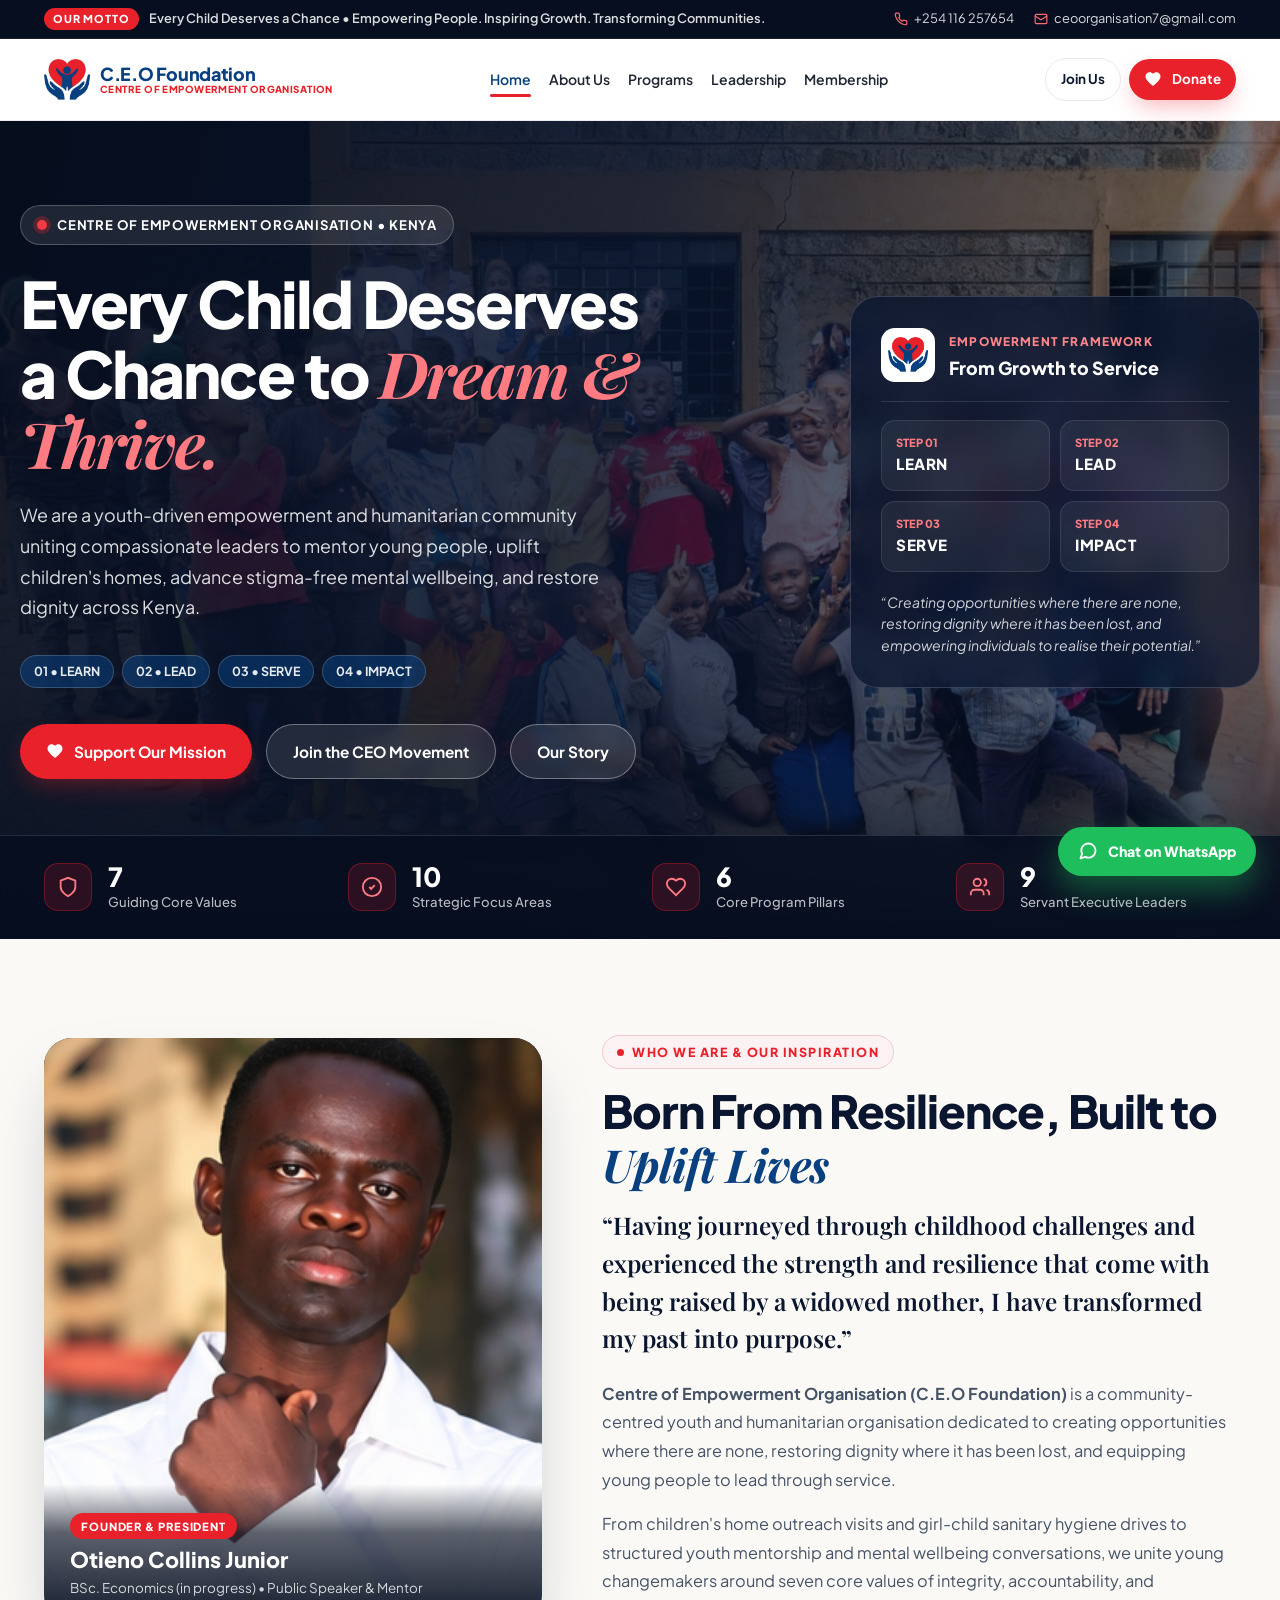
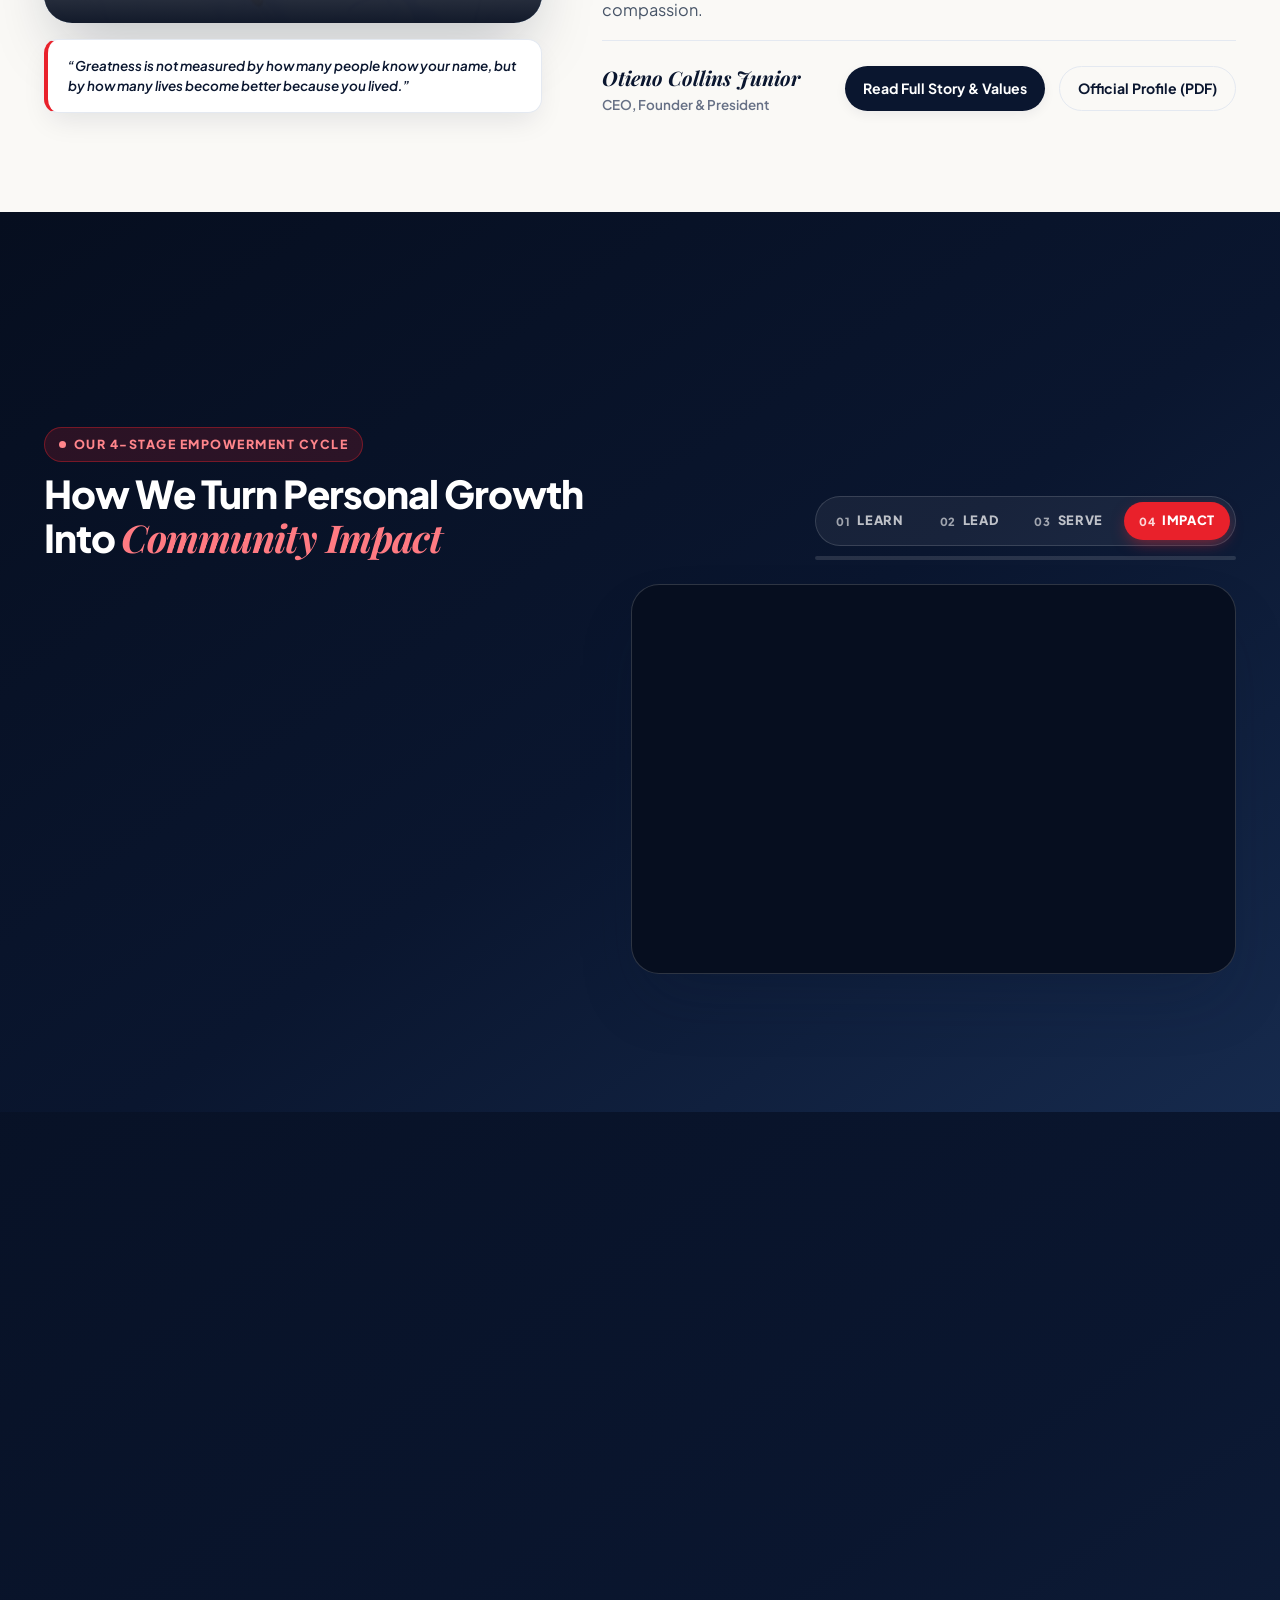
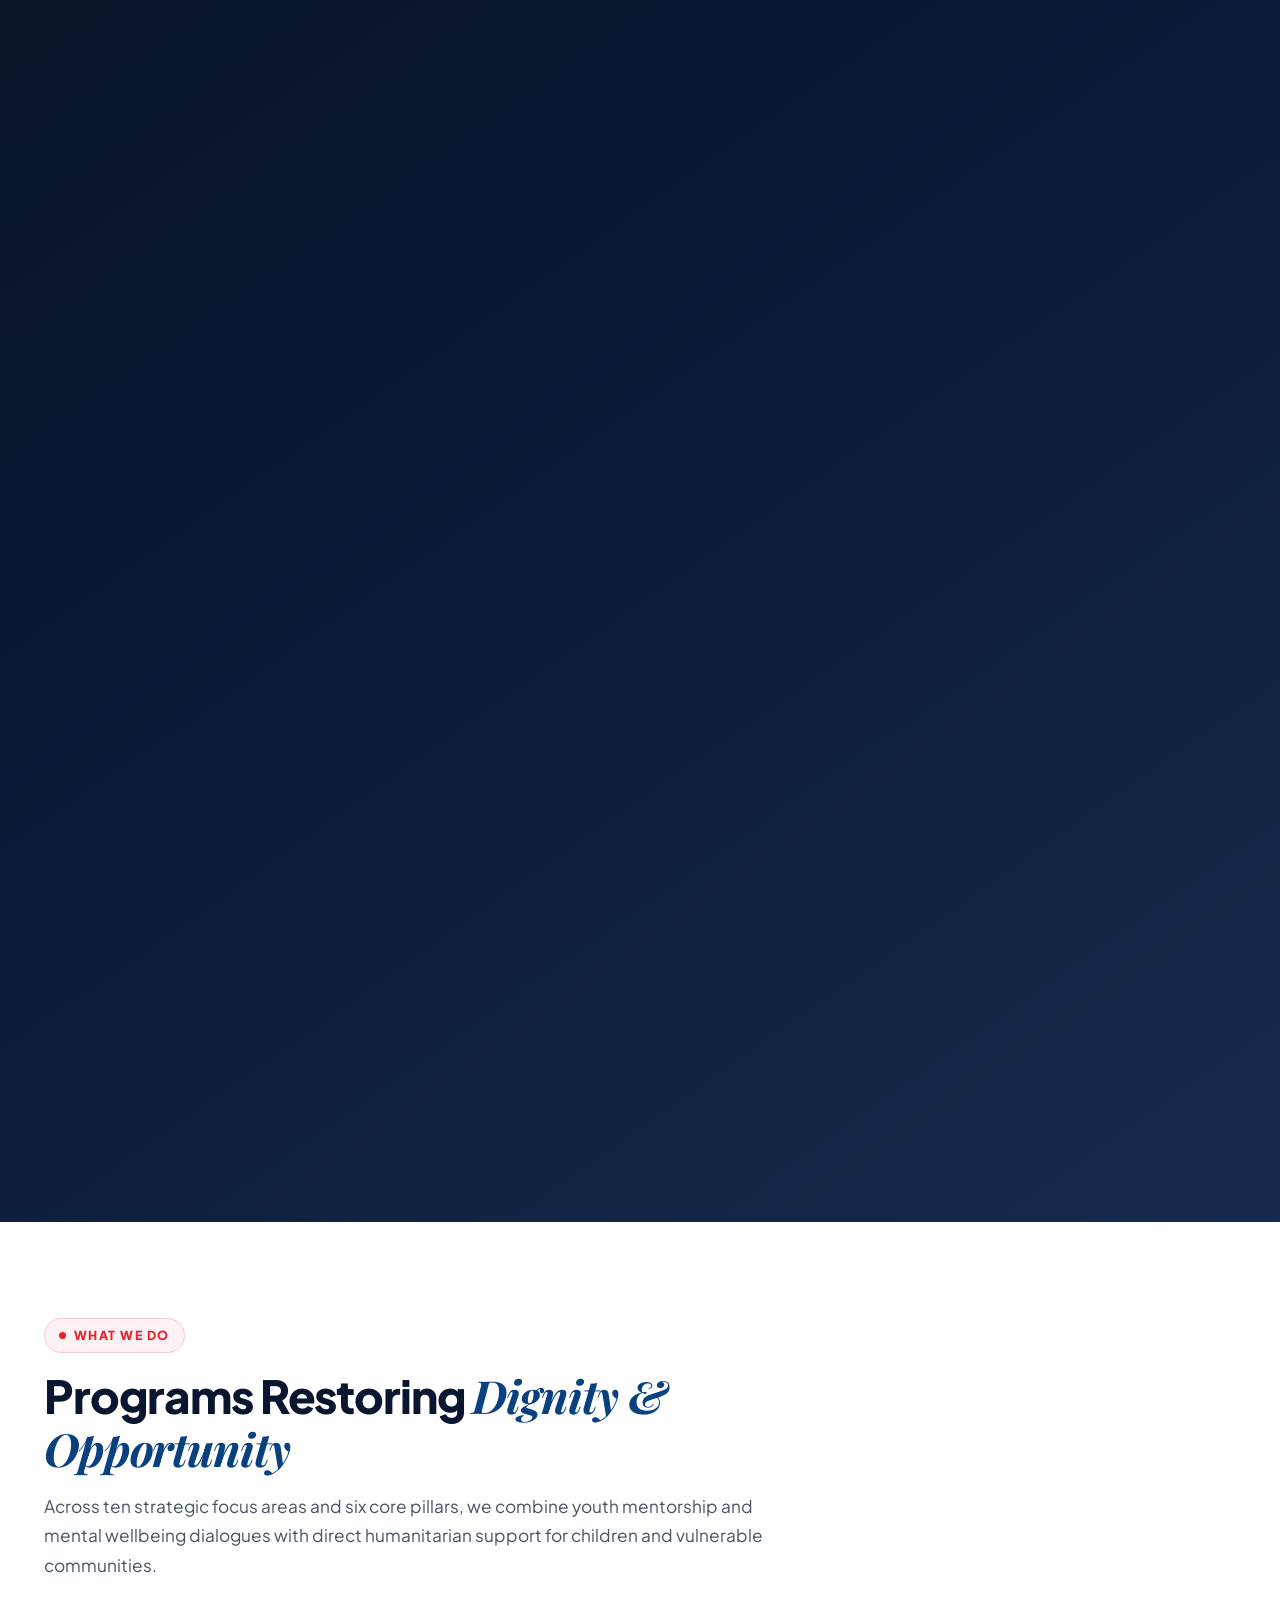
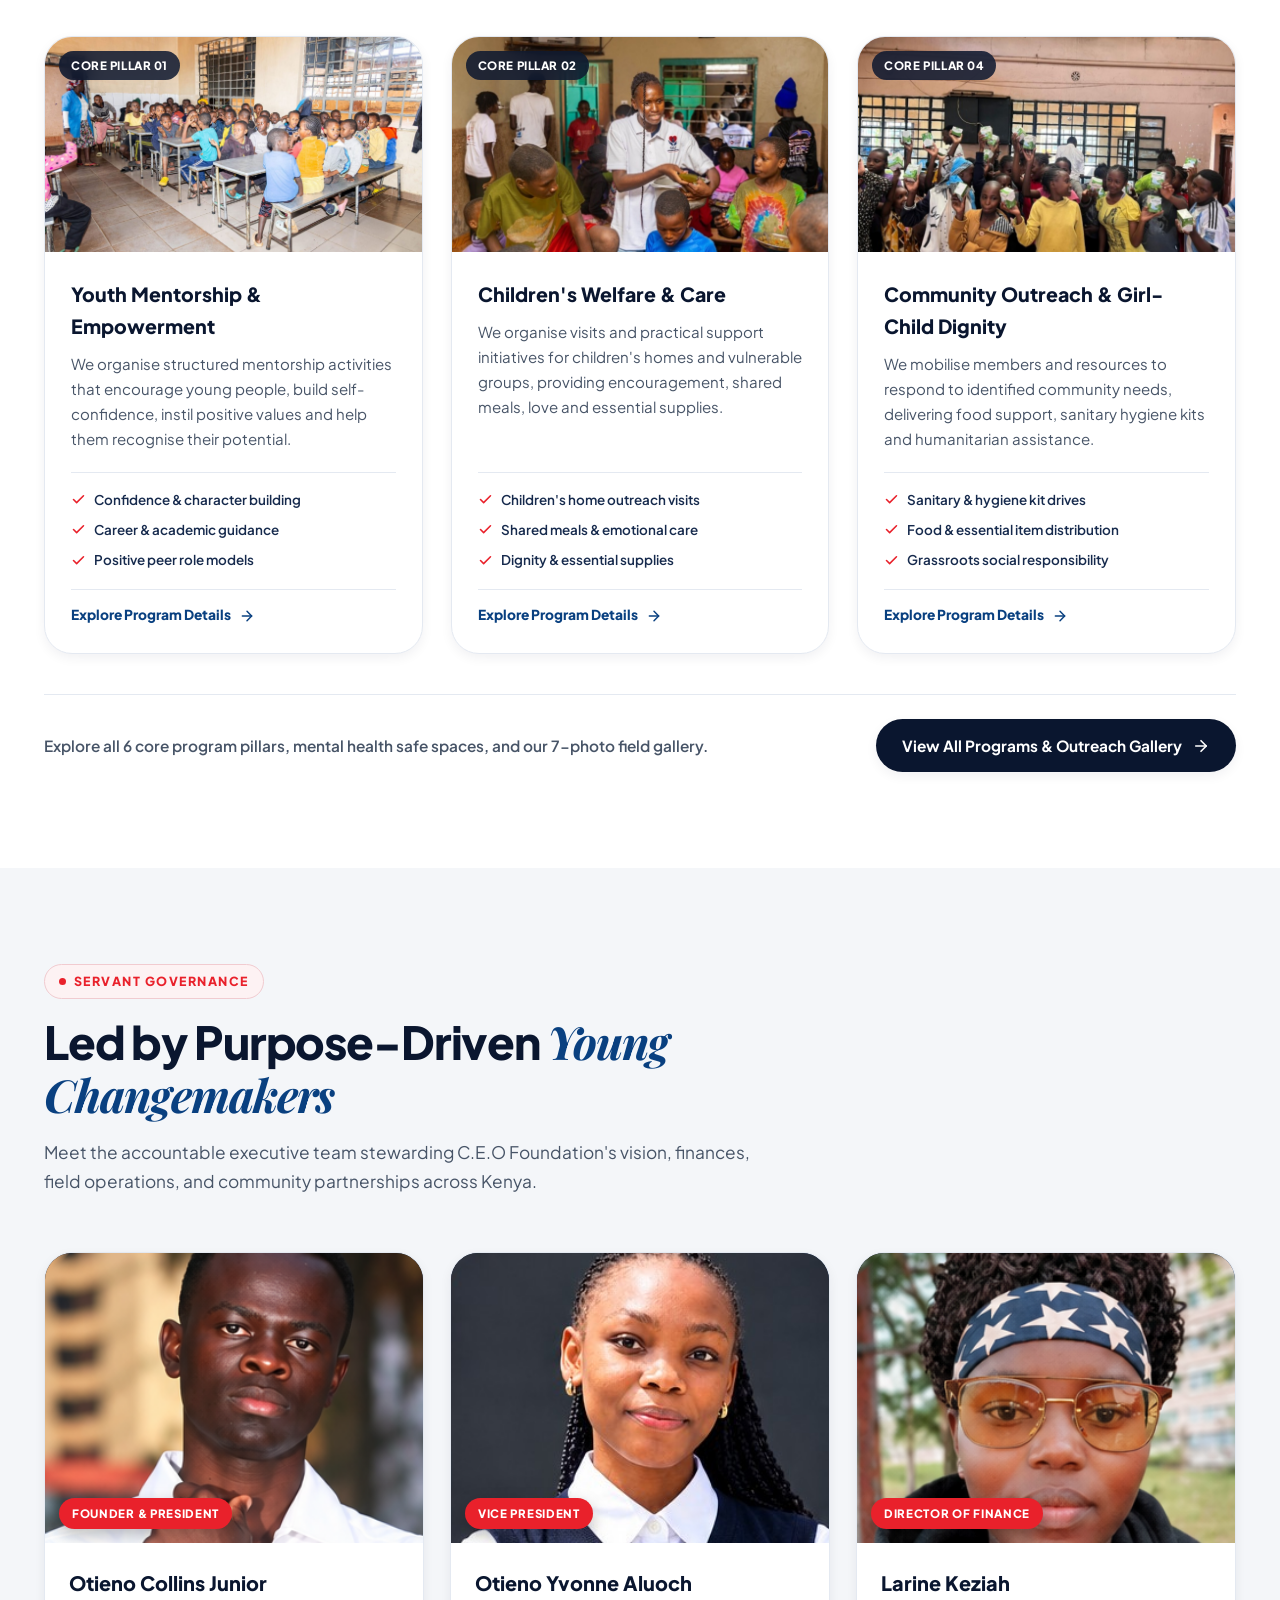
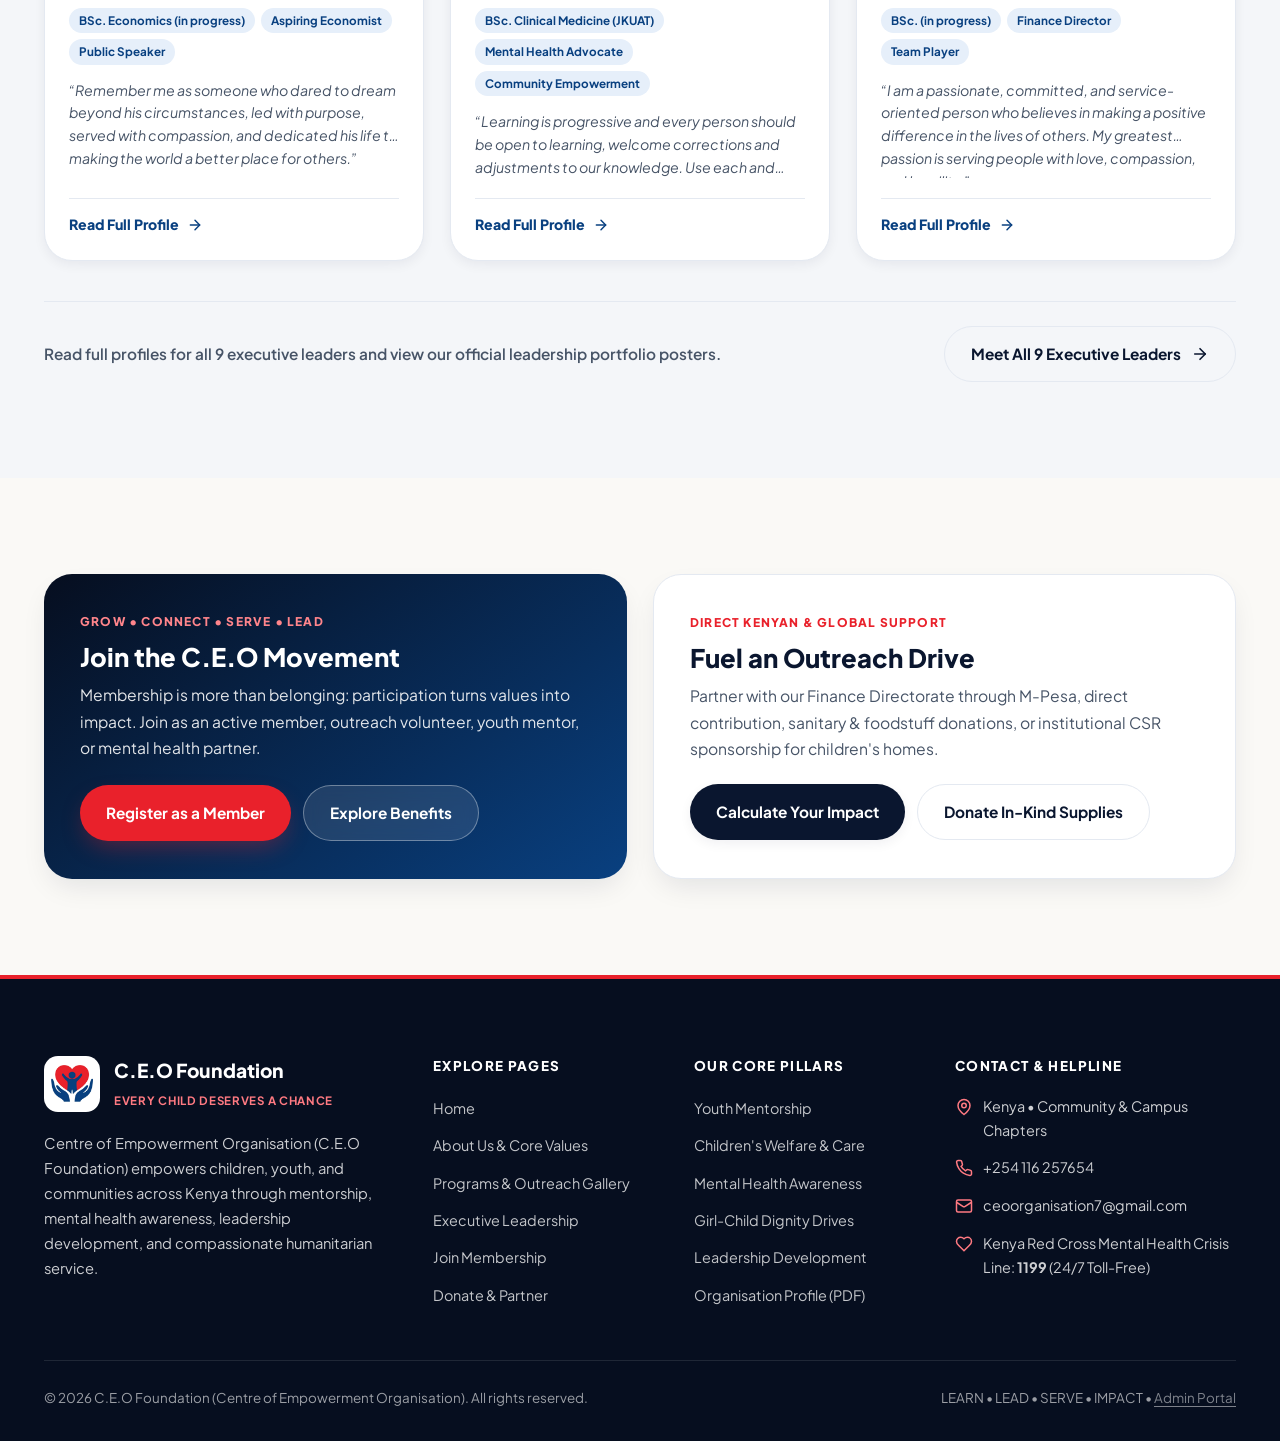
==== index.html @ b3433353 "Initial commit: C.E.O Foundation 6-page website and Admin Studio" ====
<!DOCTYPE html>
<html lang="en">
<head>
  <meta charset="UTF-8" />
  <meta name="viewport" content="width=device-width, initial-scale=1.0" />
  <title>C.E.O Foundation | Centre of Empowerment Organisation (Kenya)</title>
  <meta name="description" content="C.E.O Foundation (Centre of Empowerment Organisation) is a youth-led Kenyan community empowerment and humanitarian organisation dedicated to children's welfare, youth mentorship, mental health awareness, and servant leadership." />
  <link rel="icon" type="image/png" href="assets/images/logo-icon.png" />
  <link rel="preconnect" href="https://fonts.googleapis.com" />
  <link rel="preconnect" href="https://fonts.gstatic.com" crossorigin />
  <link href="https://fonts.googleapis.com/css2?family=Playfair+Display:ital,wght@0,600;0,700;1,600;1,700&family=Plus+Jakarta+Sans:wght@400;500;600;700;800&display=swap" rel="stylesheet" />
  <link rel="stylesheet" href="scrollcraft.css" />
  <link rel="stylesheet" href="css/styles.css" />
</head>
<body>
  <a href="#main-content" class="skip-link">Skip to main content</a>

  <!-- Unified Top Announcement & Contact Bar -->
  <div class="topbar">
    <div class="container topbar__inner">
      <div class="topbar__motto">
        <span class="topbar__pill">Our Motto</span>
        <span>Every Child Deserves a Chance &bull; Empowering People. Inspiring Growth. Transforming Communities.</span>
      </div>
      <div class="topbar__contacts">
        <a href="tel:+254116257654" class="topbar__link">
          <svg viewBox="0 0 24 24" fill="none" stroke="currentColor" stroke-width="2" stroke-linecap="round" stroke-linejoin="round"><path d="M22 16.92v3a2 2 0 0 1-2.18 2 19.79 19.79 0 0 1-8.63-3.07 19.5 19.5 0 0 1-6-6 19.79 19.79 0 0 1-3.07-8.67A2 2 0 0 1 4.11 2h3a2 2 0 0 1 2 1.72 12.84 12.84 0 0 0 .7 2.81 2 2 0 0 1-.45 2.11L8.09 9.91a16 16 0 0 0 6 6l1.27-1.27a2 2 0 0 1 2.11-.45 12.84 12.84 0 0 0 2.81.7A2 2 0 0 1 22 16.92z"/></svg>
          <span>+254 116 257654</span>
        </a>
        <a href="mailto:ceoorganisation7@gmail.com" class="topbar__link">
          <svg viewBox="0 0 24 24" fill="none" stroke="currentColor" stroke-width="2" stroke-linecap="round" stroke-linejoin="round"><rect width="20" height="16" x="2" y="4" rx="2"/><path d="m22 7-8.97 5.7a1.94 1.94 0 0 1-2.06 0L2 7"/></svg>
          <span>ceoorganisation7@gmail.com</span>
        </a>
      </div>
    </div>
  </div>

  <!-- Unified Sticky Navigation -->
  <header class="navbar" id="navbar">
    <div class="container navbar__inner">
      <a href="index.html" class="brand" aria-label="C.E.O Foundation Home">
        <img src="assets/images/logo-icon.png" alt="C.E.O Foundation Emblem" class="brand__logo" width="46" height="42" />
        <div class="brand__text">
          <span class="brand__title">C.E.O Foundation</span>
          <span class="brand__subtitle">Centre of Empowerment Organisation</span>
        </div>
      </a>

      <nav class="nav-links" aria-label="Primary navigation">
        <a href="index.html" class="nav-link active" aria-current="page">Home</a>
        <a href="about.html" class="nav-link">About Us</a>
        <a href="programs.html" class="nav-link">Programs</a>
        <a href="leadership.html" class="nav-link">Leadership</a>
        <a href="membership.html" class="nav-link">Membership</a>
      </nav>

      <div class="nav-actions">
        <a href="membership.html#apply" class="btn btn--outline btn--sm">Join Us</a>
        <a href="donate.html" class="btn btn--primary btn--sm">
          <svg viewBox="0 0 24 24" fill="currentColor" aria-hidden="true"><path d="M12 21.35l-1.45-1.32C5.4 15.36 2 12.28 2 8.5 2 5.42 4.42 3 7.5 3c1.74 0 3.41.81 4.5 2.09C13.09 3.81 14.76 3 16.5 3 19.58 3 22 5.42 22 8.5c0 3.78-3.4 6.86-8.55 11.54L12 21.35z"/></svg>
          <span>Donate</span>
        </a>
        <button type="button" class="nav-toggle" id="mobile-menu-open" aria-label="Open navigation menu" aria-expanded="false" aria-controls="mobile-drawer">
          <svg viewBox="0 0 24 24" fill="none" stroke="currentColor" stroke-width="2.2" stroke-linecap="round" stroke-linejoin="round"><line x1="3" y1="6" x2="21" y2="6"/><line x1="3" y1="12" x2="21" y2="12"/><line x1="3" y1="18" x2="21" y2="18"/></svg>
        </button>
      </div>
    </div>
  </header>

  <!-- Unified Mobile Drawer -->
  <div class="mobile-drawer" id="mobile-drawer" role="dialog" aria-modal="true" aria-label="Mobile navigation">
    <div class="mobile-drawer__backdrop"></div>
    <div class="mobile-drawer__panel">
      <div>
        <div class="mobile-drawer__head">
          <a href="index.html" class="brand">
            <img src="assets/images/logo-icon.png" alt="C.E.O Foundation Emblem" class="brand__logo" width="40" height="36" />
            <div class="brand__text">
              <span class="brand__title">C.E.O Foundation</span>
              <span class="brand__subtitle">Every Child Deserves a Chance</span>
            </div>
          </a>
          <button type="button" class="modal-close-btn" id="mobile-menu-close" aria-label="Close navigation menu">
            <svg width="20" height="20" viewBox="0 0 24 24" fill="none" stroke="currentColor" stroke-width="2.2" stroke-linecap="round" stroke-linejoin="round"><line x1="18" y1="6" x2="6" y2="18"/><line x1="6" y1="6" x2="18" y2="18"/></svg>
          </button>
        </div>
        <nav class="mobile-drawer__links" aria-label="Mobile navigation links">
          <a href="index.html" class="mobile-drawer__link active" aria-current="page">Home</a>
          <a href="about.html" class="mobile-drawer__link">About Us &amp; Core Values</a>
          <a href="programs.html" class="mobile-drawer__link">Programs &amp; Outreach Gallery</a>
          <a href="leadership.html" class="mobile-drawer__link">Leadership Team</a>
          <a href="membership.html" class="mobile-drawer__link">Membership &amp; Volunteering</a>
          <a href="donate.html" class="mobile-drawer__link">Donate &amp; Partner</a>
        </nav>
      </div>
      <div class="mobile-drawer__cta">
        <a href="donate.html" class="btn btn--primary">Support Our Mission</a>
        <a href="membership.html#apply" class="btn btn--navy">Join the CEO Movement</a>
        <a href="https://wa.me/254116257654" target="_blank" rel="noopener" class="btn btn--whatsapp">Chat on WhatsApp</a>
      </div>
    </div>
  </div>

  <main id="main-content">
    <!-- 1. HERO SECTION (Subtle Multi-Plane Depth, Natural Un-Locked Scroll) -->
    <section class="hero" id="top" data-sc-act="flow">
      <div class="hero__bg hero__bg--dimensional" aria-hidden="true">
        <img src="assets/images/hero/hero-far-plate.webp" alt="" class="hero__plane hero__plane--far" width="1536" height="1023" data-sc-parallax="-0.08" />
        <img src="assets/images/hero/hero-focal-subjects.webp" alt="" class="hero__plane hero__plane--mid" width="1536" height="1023" data-sc-parallax="0.03" />
        <img src="assets/images/hero/hero-fg-frame.webp" alt="" class="hero__plane hero__plane--fg" width="1536" height="1023" data-sc-parallax="0.14" />
        <div class="hero__overlay"></div>
        <div class="hero__overlay-bottom"></div>
      </div>

      <div class="container hero__content">
        <div>
          <div class="hero__badge">
            <span class="hero__badge-heart" aria-hidden="true"></span>
            <span>Centre of Empowerment Organisation &bull; Kenya</span>
          </div>
          <h1 class="hero__title">
            <span>Every Child Deserves</span>
            <span>a Chance to <em class="hero__title-accent">Dream &amp; Thrive.</em></span>
          </h1>
          <p class="hero__lead">
            We are a youth-driven empowerment and humanitarian community uniting compassionate leaders to mentor young people, uplift children's homes, advance stigma-free mental wellbeing, and restore dignity across Kenya.
          </p>
          <div class="hero__pills" aria-label="Our four-stage empowerment cycle">
            <span class="hero__pill">01 &bull; LEARN</span>
            <span class="hero__pill">02 &bull; LEAD</span>
            <span class="hero__pill">03 &bull; SERVE</span>
            <span class="hero__pill">04 &bull; IMPACT</span>
          </div>
          <div class="hero__actions">
            <a href="donate.html" class="btn btn--primary">
              <svg viewBox="0 0 24 24" fill="currentColor" aria-hidden="true"><path d="M12 21.35l-1.45-1.32C5.4 15.36 2 12.28 2 8.5 2 5.42 4.42 3 7.5 3c1.74 0 3.41.81 4.5 2.09C13.09 3.81 14.76 3 16.5 3 19.58 3 22 5.42 22 8.5c0 3.78-3.4 6.86-8.55 11.54L12 21.35z"/></svg>
              <span>Support Our Mission</span>
            </a>
            <a href="membership.html#apply" class="btn btn--outline-white">Join the CEO Movement</a>
            <a href="about.html" class="btn btn--outline-white">Our Story</a>
          </div>
        </div>

        <aside class="hero__card" aria-label="C.E.O Empowerment Framework">
          <div class="hero__card-head">
            <img src="assets/images/logo-icon.png" alt="C.E.O Emblem" class="hero__card-logo" width="54" height="54" />
            <div>
              <span class="hero__card-label">Empowerment Framework</span>
              <h2 class="hero__card-heading">From Growth to Service</h2>
            </div>
          </div>
          <div class="hero__pipeline">
            <div class="hero__stage">
              <span class="hero__stage-num">STEP 01</span>
              <span class="hero__stage-name">LEARN</span>
            </div>
            <div class="hero__stage">
              <span class="hero__stage-num">STEP 02</span>
              <span class="hero__stage-name">LEAD</span>
            </div>
            <div class="hero__stage">
              <span class="hero__stage-num">STEP 03</span>
              <span class="hero__stage-name">SERVE</span>
            </div>
            <div class="hero__stage">
              <span class="hero__stage-num">STEP 04</span>
              <span class="hero__stage-name">IMPACT</span>
            </div>
          </div>
          <p class="hero__card-quote">
            &ldquo;Creating opportunities where there are none, restoring dignity where it has been lost, and empowering individuals to realise their potential.&rdquo;
          </p>
        </aside>
      </div>

      <!-- Factual Organisation Pillars Strip -->
      <div class="impact-strip">
        <div class="container impact-strip__grid">
          <div class="impact-stat">
            <div class="impact-stat__icon" aria-hidden="true">
              <svg viewBox="0 0 24 24" fill="none" stroke="currentColor" stroke-width="2"><path d="M12 22s8-4 8-10V5l-8-3-8 3v7c0 6 8 10 8 10z"/></svg>
            </div>
            <div>
              <div class="impact-stat__number" data-count="7">7</div>
              <div class="impact-stat__label">Guiding Core Values</div>
            </div>
          </div>
          <div class="impact-stat">
            <div class="impact-stat__icon" aria-hidden="true">
              <svg viewBox="0 0 24 24" fill="none" stroke="currentColor" stroke-width="2"><circle cx="12" cy="12" r="10"/><path d="m9 12 2 2 4-4"/></svg>
            </div>
            <div>
              <div class="impact-stat__number" data-count="10">10</div>
              <div class="impact-stat__label">Strategic Focus Areas</div>
            </div>
          </div>
          <div class="impact-stat">
            <div class="impact-stat__icon" aria-hidden="true">
              <svg viewBox="0 0 24 24" fill="none" stroke="currentColor" stroke-width="2"><path d="M19 14c1.49-1.46 3-3.21 3-5.5A5.5 5.5 0 0 0 16.5 3c-1.76 0-3 .5-4.5 2-1.5-1.5-2.74-2-4.5-2A5.5 5.5 0 0 0 2 8.5c0 2.3 1.5 4.05 3 5.5l7 7Z"/></svg>
            </div>
            <div>
              <div class="impact-stat__number" data-count="6">6</div>
              <div class="impact-stat__label">Core Program Pillars</div>
            </div>
          </div>
          <div class="impact-stat">
            <div class="impact-stat__icon" aria-hidden="true">
              <svg viewBox="0 0 24 24" fill="none" stroke="currentColor" stroke-width="2"><path d="M16 21v-2a4 4 0 0 0-4-4H6a4 4 0 0 0-4 4v2"/><circle cx="9" cy="7" r="4"/><path d="M22 21v-2a4 4 0 0 0-3-3.87"/><path d="M16 3.13a4 4 0 0 1 0 7.75"/></svg>
            </div>
            <div>
              <div class="impact-stat__number" data-count="9">9</div>
              <div class="impact-stat__label">Servant Executive Leaders</div>
            </div>
          </div>
        </div>
      </div>
    </section>

    <!-- 2. WHO WE ARE & FOUNDER'S PURPOSE BRIDGE -->
    <section class="section section--warm" id="who-we-are">
      <div class="container">
        <div class="inspiration-grid">
          <div class="inspiration-portrait reveal">
            <div class="inspiration-portrait__frame">
              <img src="assets/images/leaders/otieno-collins-junior.png" alt="Otieno Collins Junior, CEO, Founder and President of C.E.O Foundation" loading="lazy" />
              <div class="inspiration-portrait__overlay">
                <span class="inspiration-portrait__badge">Founder &amp; President</span>
                <h3 class="inspiration-portrait__name">Otieno Collins Junior</h3>
                <p class="inspiration-portrait__meta">BSc. Economics (in progress) &bull; Public Speaker &amp; Mentor</p>
              </div>
            </div>
            <div class="inspiration-floating-quote">
              <p>&ldquo;Greatness is not measured by how many people know your name, but by how many lives become better because you lived.&rdquo;</p>
            </div>
          </div>

          <div class="inspiration-story reveal">
            <div class="eyebrow">
              <span class="eyebrow__dot" aria-hidden="true"></span>
              <span>Who We Are &amp; Our Inspiration</span>
            </div>
            <h2 class="section-title">Born From Resilience, Built to <em>Uplift Lives</em></h2>
            <p class="inspiration-story__lead">
              &ldquo;Having journeyed through childhood challenges and experienced the strength and resilience that come with being raised by a widowed mother, I have transformed my past into purpose.&rdquo;
            </p>
            <div class="inspiration-story__body">
              <p>
                <strong>Centre of Empowerment Organisation (C.E.O Foundation)</strong> is a community-centred youth and humanitarian organisation dedicated to creating opportunities where there are none, restoring dignity where it has been lost, and equipping young people to lead through service.
              </p>
              <p>
                From children's home outreach visits and girl-child sanitary hygiene drives to structured youth mentorship and mental wellbeing conversations, we unite young changemakers around seven core values of integrity, accountability, and compassion.
              </p>
            </div>
            <div class="inspiration-story__footer">
              <div>
                <div class="inspiration-story__sig-name">Otieno Collins Junior</div>
                <div class="inspiration-story__sig-role">CEO, Founder &amp; President</div>
              </div>
              <div class="hero__actions">
                <a href="about.html" class="btn btn--navy btn--sm">Read Full Story &amp; Values</a>
                <a href="assets/docs/CEO_Foundation_Organisation_Profile.pdf" target="_blank" rel="noopener" class="btn btn--outline btn--sm">Official Profile (PDF)</a>
              </div>
            </div>
          </div>
        </div>
      </div>
    </section>

    <!-- 3. SURGICAL SCROLLCRAFT PINNED SHOWCASE: LEARN -> LEAD -> SERVE -> IMPACT -->
    <section class="sc-approach" id="approach" data-sc-act="pin" data-sc-span="2.9" aria-labelledby="approach-title">
      <div class="sc-stage" data-sc-stage>
        <div class="container sc-approach__stage-inner">
          <div class="sc-approach__top">
            <div class="sc-approach__heading-group">
              <div class="eyebrow">
                <span class="eyebrow__dot" aria-hidden="true"></span>
                <span>Our 4-Stage Empowerment Cycle</span>
              </div>
              <h2 class="sc-approach__title" id="approach-title">How We Turn Personal Growth Into <em>Community Impact</em></h2>
            </div>

            <div class="sc-approach__nav-wrap">
              <div class="sc-approach__tabs" role="tablist" aria-label="Empowerment cycle stages">
                <button type="button" class="sc-approach__tab active" role="tab" aria-selected="true" data-sc-step="0">
                  <span class="sc-approach__tab-num">01</span>
                  <span>LEARN</span>
                </button>
                <button type="button" class="sc-approach__tab" role="tab" aria-selected="false" data-sc-step="1">
                  <span class="sc-approach__tab-num">02</span>
                  <span>LEAD</span>
                </button>
                <button type="button" class="sc-approach__tab" role="tab" aria-selected="false" data-sc-step="2">
                  <span class="sc-approach__tab-num">03</span>
                  <span>SERVE</span>
                </button>
                <button type="button" class="sc-approach__tab" role="tab" aria-selected="false" data-sc-step="3">
                  <span class="sc-approach__tab-num">04</span>
                  <span>IMPACT</span>
                </button>
              </div>
              <div class="sc-approach__progress" aria-hidden="true">
                <div class="sc-approach__progress-bar"></div>
              </div>
            </div>
          </div>

          <div class="sc-approach__deck">
            <!-- Left: Crisp Sequential Stage Cards (76%+ Full-Opacity Plateaus) -->
            <div class="sc-approach__cards">
              <article class="sc-approach-card" data-sc-cue="0 0.27 0 0.12" data-sc-rise="0.45">
                <div>
                  <div class="sc-approach-card__meta">
                    <span class="sc-approach-card__step">Step 01</span>
                    <span class="sc-approach-card__count">Stage 1 of 4</span>
                  </div>
                  <h3 class="sc-approach-card__stage">LEARN</h3>
                  <p class="sc-approach-card__sub">Personal Growth &amp; Knowledge</p>
                  <p class="sc-approach-card__desc">
                    Members gain practical life skills, mental health awareness, and structured mentorship experiences that build self-confidence, discipline, and a strong foundation for personal development.
                  </p>
                </div>
                <div class="sc-approach-card__bottom">
                  <div class="sc-approach-card__list">
                    <span class="sc-approach-card__pill">Mentorship sessions</span>
                    <span class="sc-approach-card__pill">Mental wellbeing dialogues</span>
                    <span class="sc-approach-card__pill">Skills &amp; talent discovery</span>
                  </div>
                </div>
              </article>

              <article class="sc-approach-card sc-approach-card--coral" data-sc-cue="0.235 0.52 0.12 0.12" data-sc-rise="0.45">
                <div>
                  <div class="sc-approach-card__meta">
                    <span class="sc-approach-card__step">Step 02</span>
                    <span class="sc-approach-card__count">Stage 2 of 4</span>
                  </div>
                  <h3 class="sc-approach-card__stage">LEAD</h3>
                  <p class="sc-approach-card__sub">Responsibility &amp; Character</p>
                  <p class="sc-approach-card__desc">
                    Young people step into real responsibility: planning outreach budgets, speaking with conviction, coordinating teams, and cultivating ethical leadership rooted in integrity.
                  </p>
                </div>
                <div class="sc-approach-card__bottom">
                  <div class="sc-approach-card__list">
                    <span class="sc-approach-card__pill">Project coordination</span>
                    <span class="sc-approach-card__pill">Public speaking &amp; confidence</span>
                    <span class="sc-approach-card__pill">Ethical peer leadership</span>
                  </div>
                </div>
              </article>

              <article class="sc-approach-card" data-sc-cue="0.485 0.77 0.12 0.12" data-sc-rise="0.45">
                <div>
                  <div class="sc-approach-card__meta">
                    <span class="sc-approach-card__step">Step 03</span>
                    <span class="sc-approach-card__count">Stage 3 of 4</span>
                  </div>
                  <h3 class="sc-approach-card__stage">SERVE</h3>
                  <p class="sc-approach-card__sub">Compassion in Action</p>
                  <p class="sc-approach-card__desc">
                    Members step out into local communities, visiting children's homes, serving shared nutritious meals, distributing sanitary dignity packs, and walking alongside vulnerable groups.
                  </p>
                </div>
                <div class="sc-approach-card__bottom">
                  <div class="sc-approach-card__list">
                    <span class="sc-approach-card__pill">Children's home visits</span>
                    <span class="sc-approach-card__pill">Food &amp; sanitary kit drives</span>
                    <span class="sc-approach-card__pill">Hands-on community care</span>
                  </div>
                </div>
              </article>

              <article class="sc-approach-card sc-approach-card--red" data-sc-cue="0.735 1.02 0.12 0" data-sc-rise="0.45">
                <div>
                  <div class="sc-approach-card__meta">
                    <span class="sc-approach-card__step">Step 04</span>
                    <span class="sc-approach-card__count">Stage 4 of 4</span>
                  </div>
                  <h3 class="sc-approach-card__stage">IMPACT</h3>
                  <p class="sc-approach-card__sub">Transformed Communities</p>
                  <p class="sc-approach-card__desc">
                    Consistent learning, character-led leadership, and practical service catalyse lasting social change: restoring dignity, keeping girls in school, and raising a generation of changemakers.
                  </p>
                </div>
                <div class="sc-approach-card__bottom">
                  <div class="sc-approach-card__list">
                    <span class="sc-approach-card__pill">Restored dignity &amp; hope</span>
                    <span class="sc-approach-card__pill">Empowered youth network</span>
                    <span class="sc-approach-card__pill">Sustainable community growth</span>
                  </div>
                </div>
              </article>
            </div>

            <!-- Right: Synced Documentary Field Photography -->
            <div class="sc-approach__media">
              <figure class="sc-approach__slide" data-sc-cue="0 0.27 0 0.12" data-sc-rise="0">
                <img src="assets/images/outreach/learning-engagement.jpg" alt="C.E.O Foundation youth mentorship and interactive learning circle" width="1536" height="1023" data-sc-parallax="-0.45" />
                <figcaption class="sc-approach__caption">
                  <span class="sc-approach__caption-tag">01 &bull; Learn in Fellowship</span>
                  <p class="sc-approach__caption-text">Interactive youth mentorship sessions encouraging young people to discover their strengths and build positive values.</p>
                </figcaption>
              </figure>

              <figure class="sc-approach__slide" data-sc-cue="0.235 0.52 0.12 0.12" data-sc-rise="0">
                <img src="assets/images/outreach/bethel-home-team.jpg" alt="C.E.O Foundation leadership team at Bethel Children's Home in Ruiru" width="1536" height="1025" data-sc-parallax="-0.45" />
                <figcaption class="sc-approach__caption">
                  <span class="sc-approach__caption-tag">02 &bull; Lead With Integrity</span>
                  <p class="sc-approach__caption-text">Executive and volunteer leaders coordinating hands-on outreach operations at Bethel Children's Home in Ruiru.</p>
                </figcaption>
              </figure>

              <figure class="sc-approach__slide" data-sc-cue="0.485 0.77 0.12 0.12" data-sc-rise="0">
                <img src="assets/images/outreach/hands-on-meal-service.jpg" alt="C.E.O mentors serving hot nutritious meals to children" width="1536" height="1045" data-sc-parallax="-0.45" />
                <figcaption class="sc-approach__caption">
                  <span class="sc-approach__caption-tag">03 &bull; Serve With Warmth</span>
                  <p class="sc-approach__caption-text">Mentors serving hot nutritious meals side by side with children during a community welfare outreach.</p>
                </figcaption>
              </figure>

              <figure class="sc-approach__slide" data-sc-cue="0.735 1.02 0.12 0" data-sc-rise="0">
                <img src="assets/images/outreach/dignity-hygiene-drive.jpg" alt="Girl-child sanitary hygiene kit distribution during C.E.O Foundation outreach" width="1536" height="1052" data-sc-parallax="-0.45" />
                <figcaption class="sc-approach__caption">
                  <span class="sc-approach__caption-tag">04 &bull; Impact That Endures</span>
                  <p class="sc-approach__caption-text">Delivering essential sanitary hygiene packages to young girls, protecting health, confidence, and school attendance.</p>
                </figcaption>
              </figure>
            </div>
          </div>
        </div>
      </div>
    </section>

    <!-- 4. FEATURED PROGRAMS PREVIEW -->
    <section class="section" id="featured-programs">
      <div class="container">
        <div class="section-header">
          <div class="eyebrow">
            <span class="eyebrow__dot" aria-hidden="true"></span>
            <span>What We Do</span>
          </div>
          <h2 class="section-title">Programs Restoring <em>Dignity &amp; Opportunity</em></h2>
          <p class="section-subtitle">
            Across ten strategic focus areas and six core pillars, we combine youth mentorship and mental wellbeing dialogues with direct humanitarian support for children and vulnerable communities.
          </p>
        </div>

        <div class="programs-grid" id="home-programs-grid"></div>

        <div class="section-cta-row">
          <p class="section-cta-row__note">Explore all 6 core program pillars, mental health safe spaces, and our 7-photo field gallery.</p>
          <a href="programs.html" class="btn btn--navy">
            <span>View All Programs &amp; Outreach Gallery</span>
            <svg viewBox="0 0 24 24" fill="none" stroke="currentColor" stroke-width="2.2" stroke-linecap="round" stroke-linejoin="round"><line x1="5" y1="12" x2="19" y2="12"/><polyline points="12 5 19 12 12 19"/></svg>
          </a>
        </div>
      </div>
    </section>

    <!-- 5. SERVANT LEADERSHIP PREVIEW -->
    <section class="section section--ice" id="leadership-preview">
      <div class="container">
        <div class="section-header">
          <div class="eyebrow">
            <span class="eyebrow__dot" aria-hidden="true"></span>
            <span>Servant Governance</span>
          </div>
          <h2 class="section-title">Led by Purpose-Driven <em>Young Changemakers</em></h2>
          <p class="section-subtitle">
            Meet the accountable executive team stewarding C.E.O Foundation's vision, finances, field operations, and community partnerships across Kenya.
          </p>
        </div>

        <div class="leaders-grid" id="home-leaders-grid"></div>

        <div class="section-cta-row">
          <p class="section-cta-row__note">Read full profiles for all 9 executive leaders and view our official leadership portfolio posters.</p>
          <a href="leadership.html" class="btn btn--outline">
            <span>Meet All 9 Executive Leaders</span>
            <svg viewBox="0 0 24 24" fill="none" stroke="currentColor" stroke-width="2.2" stroke-linecap="round" stroke-linejoin="round"><line x1="5" y1="12" x2="19" y2="12"/><polyline points="12 5 19 12 12 19"/></svg>
          </a>
        </div>
      </div>
    </section>

    <!-- 6. DUAL CALL TO ACTION: JOIN OR SUPPORT -->
    <section class="section section--warm" id="get-involved">
      <div class="container">
        <div class="dual-cta-grid">
          <article class="dual-cta-card dual-cta-card--navy reveal">
            <div>
              <span class="dual-cta-card__eyebrow">GROW &bull; CONNECT &bull; SERVE &bull; LEAD</span>
              <h2 class="dual-cta-card__title">Join the C.E.O Movement</h2>
              <p class="dual-cta-card__desc">
                Membership is more than belonging: participation turns values into impact. Join as an active member, outreach volunteer, youth mentor, or mental health partner.
              </p>
            </div>
            <div class="dual-cta-card__actions">
              <a href="membership.html#apply" class="btn btn--primary">Register as a Member</a>
              <a href="membership.html" class="btn btn--outline-white">Explore Benefits</a>
            </div>
          </article>

          <article class="dual-cta-card dual-cta-card--warm reveal">
            <div>
              <span class="dual-cta-card__eyebrow">Direct Kenyan &amp; Global Support</span>
              <h2 class="dual-cta-card__title">Fuel an Outreach Drive</h2>
              <p class="dual-cta-card__desc">
                Partner with our Finance Directorate through M-Pesa, direct contribution, sanitary &amp; foodstuff donations, or institutional CSR sponsorship for children's homes.
              </p>
            </div>
            <div class="dual-cta-card__actions">
              <a href="donate.html" class="btn btn--navy">Calculate Your Impact</a>
              <a href="donate.html?tab=inkind" class="btn btn--outline">Donate In-Kind Supplies</a>
            </div>
          </article>
        </div>
      </div>
    </section>
  </main>

  <!-- Unified 4-Column Footer -->
  <footer class="footer">
    <div class="container">
      <div class="footer__grid">
        <div>
          <a href="index.html" class="footer__logo-card">
            <img src="assets/images/logo-icon.png" alt="C.E.O Foundation Emblem" class="footer__logo-img" width="56" height="56" />
            <div>
              <span class="footer__brand-name">C.E.O Foundation</span>
              <span class="footer__brand-sub">Every Child Deserves a Chance</span>
            </div>
          </a>
          <p class="footer__about">
            Centre of Empowerment Organisation (C.E.O Foundation) empowers children, youth, and communities across Kenya through mentorship, mental health awareness, leadership development, and compassionate humanitarian service.
          </p>
        </div>

        <div>
          <h3 class="footer__heading">Explore Pages</h3>
          <ul class="footer__links">
            <li><a href="index.html">Home</a></li>
            <li><a href="about.html">About Us &amp; Core Values</a></li>
            <li><a href="programs.html">Programs &amp; Outreach Gallery</a></li>
            <li><a href="leadership.html">Executive Leadership</a></li>
            <li><a href="membership.html">Join Membership</a></li>
            <li><a href="donate.html">Donate &amp; Partner</a></li>
          </ul>
        </div>

        <div>
          <h3 class="footer__heading">Our Core Pillars</h3>
          <ul class="footer__links">
            <li><a href="programs.html#youth-mentorship">Youth Mentorship</a></li>
            <li><a href="programs.html#childrens-welfare">Children's Welfare &amp; Care</a></li>
            <li><a href="programs.html#mental-health">Mental Health Awareness</a></li>
            <li><a href="programs.html#community-outreach">Girl-Child Dignity Drives</a></li>
            <li><a href="programs.html#leadership-development">Leadership Development</a></li>
            <li><a href="assets/docs/CEO_Foundation_Organisation_Profile.pdf" target="_blank" rel="noopener">Organisation Profile (PDF)</a></li>
          </ul>
        </div>

        <div>
          <h3 class="footer__heading">Contact &amp; Helpline</h3>
          <ul class="footer__contact-list">
            <li class="footer__contact-item">
              <svg viewBox="0 0 24 24" fill="none" stroke="currentColor" stroke-width="2"><path d="M20 10c0 6-8 12-8 12s-8-6-8-12a8 8 0 0 1 16 0Z"/><circle cx="12" cy="10" r="3"/></svg>
              <span>Kenya &bull; Community &amp; Campus Chapters</span>
            </li>
            <li class="footer__contact-item">
              <svg viewBox="0 0 24 24" fill="none" stroke="currentColor" stroke-width="2"><path d="M22 16.92v3a2 2 0 0 1-2.18 2 19.79 19.79 0 0 1-8.63-3.07 19.5 19.5 0 0 1-6-6 19.79 19.79 0 0 1-3.07-8.67A2 2 0 0 1 4.11 2h3a2 2 0 0 1 2 1.72 12.84 12.84 0 0 0 .7 2.81 2 2 0 0 1-.45 2.11L8.09 9.91a16 16 0 0 0 6 6l1.27-1.27a2 2 0 0 1 2.11-.45 12.84 12.84 0 0 0 2.81.7A2 2 0 0 1 22 16.92z"/></svg>
              <a href="tel:+254116257654">+254 116 257654</a>
            </li>
            <li class="footer__contact-item">
              <svg viewBox="0 0 24 24" fill="none" stroke="currentColor" stroke-width="2"><rect width="20" height="16" x="2" y="4" rx="2"/><path d="m22 7-8.97 5.7a1.94 1.94 0 0 1-2.06 0L2 7"/></svg>
              <a href="mailto:ceoorganisation7@gmail.com">ceoorganisation7@gmail.com</a>
            </li>
            <li class="footer__contact-item">
              <svg viewBox="0 0 24 24" fill="none" stroke="currentColor" stroke-width="2"><path d="M19 14c1.49-1.46 3-3.21 3-5.5A5.5 5.5 0 0 0 16.5 3c-1.76 0-3 .5-4.5 2-1.5-1.5-2.74-2-4.5-2A5.5 5.5 0 0 0 2 8.5c0 2.3 1.5 4.05 3 5.5l7 7Z"/></svg>
              <span>Kenya Red Cross Mental Health Crisis Line: <a href="tel:1199"><strong>1199</strong></a> (24/7 Toll-Free)</span>
            </li>
          </ul>
        </div>
      </div>

      <div class="footer__bottom">
        <span>&copy; 2026 C.E.O Foundation (Centre of Empowerment Organisation). All rights reserved.</span>
        <span>LEARN &bull; LEAD &bull; SERVE &bull; IMPACT &bull; <a href="admin.html" style="color: inherit; text-decoration: underline; text-underline-offset: 3px; opacity: 0.8;">Admin Portal</a></span>
      </div>
    </div>
  </footer>

  <!-- Floating WhatsApp Quick-Chat -->
  <a href="https://wa.me/254116257654?text=Hello%20C.E.O%20Foundation!%20I%20would%20like%20to%20connect%20with%20your%20team." target="_blank" rel="noopener" class="whatsapp-float" aria-label="Chat with C.E.O Foundation on WhatsApp">
    <svg viewBox="0 0 24 24" fill="none" stroke="currentColor" stroke-width="2.2" stroke-linecap="round" stroke-linejoin="round"><path d="M21 11.5a8.38 8.38 0 0 1-.9 3.8 8.5 8.5 0 0 1-7.6 4.7 8.38 8.38 0 0 1-3.8-.9L3 21l1.9-5.7a8.38 8.38 0 0 1-.9-3.8 8.5 8.5 0 0 1 4.7-7.6 8.38 8.38 0 0 1 3.8-.9h.5a8.48 8.48 0 0 1 8 8v.5z"/></svg>
    <span>Chat on WhatsApp</span>
  </a>

  <div class="toast" id="toast" role="status" aria-live="polite"></div>

  <script src="js/data.js"></script>
  <script src="scrollcraft.js"></script>
  <script src="js/app.js"></script>
</body>
</html>
---- scrollcraft.css ----
/* ============================================================================
   scrollcraft.css: the taste floor
   ----------------------------------------------------------------------------
   Two layers, and the split matters:

     TOKENS   what you override per brand. Colour roles, the type ramp, the
              spacing scale, elevation, motion. A brand is ~12 values.
     DEVICES  what the engine drives. Do not restyle these to taste; they are
              the mechanism. Style your own markup instead.

   Nothing here draws a "component". There are no card, badge, or pill classes,
   because a stylesheet that ships those is how every page built on it ends up
   with the same shapes. You get a floor and a vocabulary; the composition is
   yours.
   ========================================================================== */

/* ---------------------------------------------------------------- tokens -- */
:root {
  /* --- colour roles. Override these six and the page is rebranded. -------- */
  --sc-canvas:      #08090b;   /* the page ground. Drift interpolates this.   */
  --sc-surface:     #101217;   /* anything raised off the ground             */
  --sc-ink:         #f4f2ef;   /* primary text                               */
  --sc-ink-soft:    #9a9ba1;   /* secondary text. Tinted, never flat gray.   */
  --sc-accent:      #d8ff3e;   /* ONE accent. It owns a region, not confetti. */
  --sc-accent-ink:  #08090b;   /* text that sits on the accent               */

  --sc-hairline:    color-mix(in oklab, var(--sc-ink) 12%, transparent);
  --sc-hairline-strong: color-mix(in oklab, var(--sc-ink) 22%, transparent);

  /* --- type. Two families max. Display carries voice, text carries prose. - */
  --sc-font-display: "Instrument Sans", "Geist", system-ui, sans-serif;
  --sc-font-text:    "Geist", system-ui, sans-serif;
  --sc-font-mono:    "Geist Mono", ui-monospace, monospace;

  /* Fluid ramp. Tracking tightens as size grows because a face set at 6rem
     with 0 tracking reads loose; this is optical correction, not decoration. */
  --sc-t-xs:   clamp(0.75rem, 0.72rem + 0.15vw, 0.82rem);
  --sc-t-sm:   clamp(0.875rem, 0.84rem + 0.18vw, 0.95rem);
  --sc-t-base: clamp(1rem, 0.96rem + 0.22vw, 1.125rem);
  --sc-t-lg:   clamp(1.2rem, 1.1rem + 0.5vw, 1.5rem);
  --sc-t-xl:   clamp(1.6rem, 1.35rem + 1.2vw, 2.25rem);
  --sc-t-2xl:  clamp(2.1rem, 1.6rem + 2.4vw, 3.4rem);
  --sc-t-3xl:  clamp(2.8rem, 1.9rem + 4.2vw, 5rem);
  --sc-t-4xl:  clamp(3.4rem, 1.9rem + 6.6vw, 7.5rem);

  --sc-track-tight:  -0.035em;
  --sc-track-snug:   -0.02em;
  --sc-track-normal: -0.005em;
  --sc-track-wide:    0.08em;

  --sc-leading-none: 0.94;
  --sc-leading-tight: 1.06;
  --sc-leading-body: 1.62;

  --sc-measure: 62ch;

  /* --- space. 4px base: the useful middle steps an 8-only scale misses. --- */
  --sc-1: 0.25rem;  --sc-2: 0.5rem;   --sc-3: 0.75rem;  --sc-4: 1rem;
  --sc-5: 1.5rem;   --sc-6: 2rem;     --sc-7: 3rem;     --sc-8: 4rem;
  --sc-9: 6rem;     --sc-10: 8rem;    --sc-11: 12rem;

  /* Section rhythm is fluid so a phone doesn't inherit desktop air. */
  --sc-section: clamp(4.5rem, 9vw, 11rem);
  --sc-gutter:  clamp(1.25rem, 5vw, 5.5rem);
  --sc-maxw:    82rem;

  /* --- radius. Pick one scale for the page and hold it. ------------------- */
  --sc-r-sm: 6px;  --sc-r-md: 12px;  --sc-r-lg: 20px;  --sc-r-pill: 999px;

  /* --- elevation. Every shadow has an offset AND a soft blur, and is tinted
         to the canvas hue. A zero-offset coloured halo is decoration, not
         depth, so there isn't one here. ---------------------------------- */
  --sc-shadow-color: 220 40% 2%;
  --sc-e1: 0 1px 2px hsl(var(--sc-shadow-color) / 0.28),
           0 2px 6px -1px hsl(var(--sc-shadow-color) / 0.20);
  --sc-e2: 0 2px 4px hsl(var(--sc-shadow-color) / 0.24),
           0 8px 18px -4px hsl(var(--sc-shadow-color) / 0.30);
  --sc-e3: 0 4px 8px hsl(var(--sc-shadow-color) / 0.22),
           0 18px 40px -8px hsl(var(--sc-shadow-color) / 0.38),
           0 48px 90px -24px hsl(var(--sc-shadow-color) / 0.30);

  /* Edge light: a 1px top highlight sells a raised surface better than any
     amount of blur, because real raised things catch light on their lip. */
  --sc-edge: inset 0 1px 0 color-mix(in oklab, var(--sc-ink) 10%, transparent);

  /* --- motion. Built-in CSS easings are too weak for UI. ------------------ */
  --sc-ease-out:    cubic-bezier(0.23, 1, 0.32, 1);
  --sc-ease-in-out: cubic-bezier(0.77, 0, 0.175, 1);
  --sc-ease-drawer: cubic-bezier(0.32, 0.72, 0, 1);
  --sc-d-fast: 160ms;  --sc-d-base: 240ms;  --sc-d-slow: 420ms;

  --sc-z-stage: 1; --sc-z-copy: 20; --sc-z-chrome: 60;
}

/* --------------------------------------------------------------- reset -- */
*, *::before, *::after { box-sizing: border-box; }
html { -webkit-text-size-adjust: 100%; scroll-behavior: smooth; }
@media (prefers-reduced-motion: reduce) { html { scroll-behavior: auto; } }

body {
  margin: 0;
  background: var(--sc-canvas);
  color: var(--sc-ink);
  font-family: var(--sc-font-text);
  font-size: var(--sc-t-base);
  line-height: var(--sc-leading-body);
  letter-spacing: var(--sc-track-normal);
  -webkit-font-smoothing: antialiased;
  text-rendering: optimizeLegibility;
  font-synthesis-weight: none;
  overflow-x: clip;
}
img, video, canvas, svg { display: block; max-width: 100%; }
button, input, select, textarea { font: inherit; color: inherit; }

/* ------------------------------------------------- the browser surfaces --
   The parts you did not draw still carry the design. Selection, caret, focus
   ring, scrollbar and tabular numerals all ship with defaults that belong to no
   design system. Theming them is the cheapest signal that a page was built
   rather than assembled, and it is the step that gets skipped most reliably. */
::selection { background: var(--sc-accent); color: var(--sc-accent-ink); }
:root { caret-color: var(--sc-accent); accent-color: var(--sc-accent); }
:focus-visible {
  outline: 2px solid var(--sc-accent);
  outline-offset: 3px;
  border-radius: var(--sc-r-sm);
}
:where(a) { color: inherit; text-decoration-thickness: 1px; text-underline-offset: 0.22em; }
@supports (scrollbar-color: auto) {
  html { scrollbar-color: color-mix(in oklab, var(--sc-ink) 26%, transparent) transparent; scrollbar-width: thin; }
}
:where(table, .sc-nums, [data-sc-count]) { font-variant-numeric: tabular-nums; }

/* ----------------------------------------------------------- typography -- */
.sc-display {
  font-family: var(--sc-font-display);
  font-weight: 500;
  line-height: var(--sc-leading-none);
  letter-spacing: var(--sc-track-tight);
  text-wrap: balance;
  margin: 0;
}
.sc-display--xl { font-size: var(--sc-t-4xl); }
.sc-display--lg { font-size: var(--sc-t-3xl); }
.sc-display--md { font-size: var(--sc-t-2xl); letter-spacing: var(--sc-track-snug); }
.sc-lede {
  font-size: var(--sc-t-lg);
  line-height: 1.44;
  letter-spacing: var(--sc-track-snug);
  color: var(--sc-ink);
  max-width: 46ch;
  text-wrap: pretty;
  margin: 0;
}
.sc-body { max-width: var(--sc-measure); color: var(--sc-ink-soft); text-wrap: pretty; margin: 0; }
.sc-label {
  font-family: var(--sc-font-mono);
  font-size: var(--sc-t-xs);
  letter-spacing: var(--sc-track-wide);
  text-transform: uppercase;
  color: var(--sc-ink-soft);
}

/* ---------------------------------------------------------------- layout -- */
.sc-wrap { width: 100%; max-width: var(--sc-maxw); margin-inline: auto; padding-inline: var(--sc-gutter); }
.sc-section { padding-block: var(--sc-section); }
/* More space above a heading than below it: the gap belongs to the boundary,
   not to the pair. */
.sc-stack > * + * { margin-top: var(--sc-4); }
.sc-stack > :is(h1,h2,h3) { margin-top: var(--sc-7); }
.sc-stack > :is(h1,h2,h3):first-child { margin-top: 0; }
.sc-rule { height: 1px; border: 0; background: var(--sc-hairline); margin: 0; }

/* =============================================================== DEVICES ==
   Driven by the engine. Restyle your own markup, not these.                */

.sc-act--pinned { position: relative; }
.sc-stage {
  position: sticky; top: 0;
  height: 100vh; height: 100svh;
  overflow: clip;
  z-index: var(--sc-z-stage);
}

/* scrub / sequence media */
.sc-stage :is(video[data-sc-scrub], canvas[data-sc-sequence], .sc-stage__poster) {
  position: absolute; inset: 0;
  width: 100%; height: 100%;
  object-fit: cover;
}
video[data-sc-scrub] { opacity: 0; transition: opacity 380ms var(--sc-ease-out); }
.sc-has-clip video[data-sc-scrub] { opacity: 1; }
/* The poster is a live frame-holder, not a placeholder: it stays up until a
   real video frame has painted, which is what stops the blank-stage flash. */
.sc-stage__poster { z-index: 0; transition: opacity 380ms var(--sc-ease-out); }
.sc-has-clip .sc-stage__poster { opacity: 0; }

/* A scrim only where text sits. A full-frame darkening layer flattens the
   image everywhere to fix contrast in one corner. */
.sc-scrim {
  position: absolute; inset: 0; pointer-events: none; z-index: 1;
  background: linear-gradient(
    var(--sc-scrim-angle, 180deg),
    color-mix(in oklab, var(--sc-canvas) var(--sc-scrim-a, 78%), transparent) 0%,
    color-mix(in oklab, var(--sc-canvas) 30%, transparent) 42%,
    transparent 68%);
}
/* Point the scrim at the copy. A scrim gradient that darkens the top while the
   copy sits at the bottom fixes contrast nowhere and flattens the image
   everywhere, which is the most common way text-over-video goes wrong. */
.sc-scrim--bottom { --sc-scrim-angle: 0deg; }
.sc-scrim--left   { --sc-scrim-angle: 90deg; }
.sc-scrim--right  { --sc-scrim-angle: 270deg; }

/* Corner scrims, for copy anchored to a corner. An edge gradient has to darken
   a whole band across the frame to cover one corner; a corner gradient puts the
   density where the text is and leaves the rest of the image alone. Pair with
   .sc-copy--lead / .sc-copy--trail. */
.sc-scrim--lead {
  background: linear-gradient(to top right,
    color-mix(in oklab, var(--sc-canvas) 94%, transparent) 0%,
    color-mix(in oklab, var(--sc-canvas) 72%, transparent) 30%,
    color-mix(in oklab, var(--sc-canvas) 30%, transparent) 52%,
    transparent 72%);
}
.sc-scrim--trail {
  background: linear-gradient(to top left,
    color-mix(in oklab, var(--sc-canvas) 94%, transparent) 0%,
    color-mix(in oklab, var(--sc-canvas) 72%, transparent) 30%,
    color-mix(in oklab, var(--sc-canvas) 30%, transparent) 52%,
    transparent 72%);
}
/* A band across the bottom, for copy that spans the full width of the frame.
   That is what both corner anchors become below 860px, and it is also the right
   shape whenever the copy block is wider than a corner. */
.sc-scrim--band {
  background: linear-gradient(to top,
    color-mix(in oklab, var(--sc-canvas) 94%, transparent) 0%,
    color-mix(in oklab, var(--sc-canvas) 74%, transparent) 22%,
    color-mix(in oklab, var(--sc-canvas) 30%, transparent) 42%,
    transparent 58%);
}
.sc-scrim--vignette {
  background: radial-gradient(120% 90% at 50% 45%, transparent 40%,
              color-mix(in oklab, var(--sc-canvas) 70%, transparent) 100%);
}

/* copy over a stage.
   max-width is in rem, never ch. A `ch` on this container resolves against the
   CONTAINER's font-size (body size), not the display size of the heading inside
   it, so `max-width: 20ch` here silently produces a ~180px column and wraps a
   hero headline to six lines. Set a ch measure on the text element itself. */
.sc-copy {
  position: absolute; z-index: var(--sc-z-copy);
  inset-inline: var(--sc-gutter);
  max-width: min(46rem, 76vw);
  will-change: opacity, transform;
}
.sc-copy--lead   { left: var(--sc-gutter); bottom: clamp(3rem, 12vh, 9rem); }
/* inset-inline FIRST. It is the shorthand for left+right, so declaring it after
   `left: 50%` resets left to auto and the block drifts off the left edge. */
.sc-copy--center { inset-inline: auto; left: 50%; top: 50%; translate: -50% -50%; text-align: center; }
.sc-copy--trail  { inset-inline: auto; right: var(--sc-gutter); bottom: clamp(3rem, 12vh, 9rem); text-align: right; }

/* cue defaults: the engine writes opacity/transform inline, these are the
   pre-paint state so nothing flashes before the first read() */
[data-sc-cue] { opacity: 0; will-change: opacity, transform; }
.sc-ready [data-sc-cue] { transition: none; }

/* kinetic split */
.sc-split { display: inline-block; overflow: hidden; vertical-align: top; }
/* Descenders live below the baseline; a line mask clipped to the line box eats
   the tails off g, y, p, j. The padding buys them room back. */
.sc-split--line { display: block; padding-bottom: 0.14em; margin-bottom: -0.14em; }
.sc-split__i { display: inline-block; will-change: transform, opacity; }
.sc-is-split { opacity: 1 !important; }

/* horizontal rail */
[data-sc-pan] { display: flex; will-change: transform; }

/* reveal + parallax */
[data-sc-reveal] { will-change: clip-path; }
[data-sc-parallax] { will-change: transform; }

/* flow reveal (fires once) */
[data-sc-in], [data-sc-stagger] > * {
  opacity: 0;
  transform: translate3d(0, 14px, 0);
  transition: opacity 620ms var(--sc-ease-out), transform 620ms var(--sc-ease-out);
}
[data-sc-in].sc-in, [data-sc-stagger] > .sc-in { opacity: 1; transform: none; }

/* pointer devices */
[data-sc-tilt] { transform-style: preserve-3d; will-change: transform; }
[data-sc-magnet] { will-change: transform; }
/* isolation always; position only if nothing more specific already set it.
   Written with :where() (zero specificity) on purpose: a plain `position:
   relative` here has the same weight as `.sc-stage` and, being later in the
   file, silently wins. A stage carrying both attributes then stops being
   sticky and the whole act scrolls away instead of pinning. */
[data-sc-spotlight] { isolation: isolate; }
:where([data-sc-spotlight]) { position: relative; }
[data-sc-spotlight]::after {
  content: ""; position: absolute; inset: 0; pointer-events: none; z-index: 2;
  background: radial-gradient(
    28rem 28rem at calc(var(--sc-mx, 0.5) * 100%) calc(var(--sc-my, 0.5) * 100%),
    color-mix(in oklab, var(--sc-accent) 16%, transparent), transparent 70%);
  opacity: 0; transition: opacity var(--sc-d-slow) var(--sc-ease-out);
}
[data-sc-spotlight]:hover::after { opacity: 1; }

/* =========================================================== WORLDFLIGHT ==
   One fixed stage for the whole page. The only thing in document flow is the
   spacer, and it is empty. If you find yourself adding a section here, you want
   act mode instead: the moment a real block scrolls past the fixed stage, the
   page has a seam again and the whole point is gone.                        */

[data-sc-mode="worldflight"] { position: relative; }

.sc-world {
  position: fixed; inset: 0;
  overflow: clip;
  z-index: var(--sc-z-stage);
  background: var(--sc-canvas);
}

/* Every leg is mounted for the life of the page and stacked in the same box.
   The engine owns opacity, visibility and z-index here; do not set them. */
.sc-world__seg {
  position: absolute; inset: 0;
  opacity: 0;
  will-change: opacity;
}
.sc-world__seg > :is(video, img, canvas) {
  position: absolute; inset: 0;
  width: 100%; height: 100%;
  object-fit: cover;
}
/* The poster is the frame-holder AND the first camera move: the engine pushes
   it in slowly until a real decoded frame is available to replace it. */
.sc-world__poster {
  z-index: 0;
  transform-origin: 50% 50%;
  transition: opacity 420ms var(--sc-ease-out);
}
.sc-world__seg > video { z-index: 1; }
.sc-world__seg.sc-has-clip .sc-world__poster { opacity: 0; }
/* The act stylesheet lights a clip through its ancestor act. A worldflight leg
   has no act, so match the class the engine also writes on the clip itself. */
video[data-sc-scrub].sc-has-clip { opacity: 1; }

/* The copy layer is fixed too, and inert by default: the engine hands
   pointer-events back to a block only while it is actually legible. */
.sc-world__copy {
  position: fixed; inset: 0;
  z-index: var(--sc-z-copy);
  pointer-events: none;
}
.sc-world__scrim { position: absolute; inset: 0; pointer-events: none; z-index: 0; }
[data-sc-copy] {
  opacity: 0;
  pointer-events: none;
  will-change: opacity, transform;
}
.sc-ready [data-sc-copy] { transition: none; }

/* The track. Empty on purpose. */
.sc-world__spacer { pointer-events: none; }

/* scroll progress */
[data-sc-progress] {
  position: fixed; inset: 0 0 auto 0; height: 2px; z-index: var(--sc-z-chrome);
  background: var(--sc-accent); transform-origin: 0 50%; transform: scaleX(0);
  will-change: transform;
}

/* ----------------------------------------------------------- atmosphere --
   Depth is not only shadow. Grain keeps a flat dark ground from banding, and
   it is the difference between "a dark page" and "a lit room". */
.sc-grain { position: fixed; inset: 0; pointer-events: none; z-index: 3; opacity: 0.045; }
.sc-grain::before {
  content: ""; position: absolute; inset: -50%;
  background-image: url("data:image/svg+xml;utf8,<svg xmlns='http://www.w3.org/2000/svg' width='140' height='140'><filter id='n'><feTurbulence type='fractalNoise' baseFrequency='0.85' numOctaves='3'/></filter><rect width='140' height='140' filter='url(%23n)'/></svg>");
}

/* -------------------------------------------------------- reduced motion -- */
@media (prefers-reduced-motion: reduce) {
  /* Fewer and gentler, not zero. Opacity still carries the reveal so the page
     is comprehensible; every position change is dropped. */
  [data-sc-in], [data-sc-stagger] > * { transform: none; transition-duration: 220ms; }
  [data-sc-parallax], [data-sc-pan], .sc-split__i { transform: none !important; }
  /* A wipe is a position change too. Show reveal content settled. */
  [data-sc-reveal] { clip-path: none !important; }
  /* A rail's transform IS its navigation, not decoration. Zeroing it the way
     parallax and kinetic type are zeroed parks the act on its first screenful
     and makes everything past the fold unreachable: a device degrading into
     missing content. Hand the travel back to the reader as an ordinary scroll
     region instead, so the same items are all still gettable without motion.
     A build that would rather re-lay the rail out as a grid can still do that;
     this is the floor, not the ceiling. */
  [data-sc-act="pan"] .sc-stage,
  [data-sc-act="pan"] [data-sc-stage] {
    overflow-x: auto; overflow-y: hidden;
    overscroll-behavior-x: contain;
    scroll-snap-type: x proximity;
  }
  [data-sc-pan] > * { scroll-snap-align: center; }
  [data-sc-spotlight]::after { display: none; }
  /* A worldflight keeps its whole story here. No clip is ever fetched, so the
     posters are the film, and they cross-dissolve through exactly the same
     seams at exactly the same scroll positions. The push-in and the copy drift
     are the only things that go. */
  .sc-world__poster, [data-sc-copy] { transform: none !important; }
}

/* --------------------------------------------------------------- mobile -- */
@media (max-width: 860px) {
  .sc-copy { inset-inline: var(--sc-gutter); max-width: none; }
  .sc-copy--trail { text-align: left; }
  .sc-stage { height: 100svh; }
  /* .sc-copy--trail re-anchors to the left and spans the full width here, so a
     bottom-RIGHT corner gradient darkens the one corner the copy just left and
     guarantees a contrast failure over any bright clip. Point the density at
     the copy: the same band .sc-scrim--band paints. */
  .sc-scrim--trail {
    background: linear-gradient(to top,
      color-mix(in oklab, var(--sc-canvas) 94%, transparent) 0%,
      color-mix(in oklab, var(--sc-canvas) 74%, transparent) 22%,
      color-mix(in oklab, var(--sc-canvas) 30%, transparent) 42%,
      transparent 58%);
  }
}
---- css/styles.css ----
/* ==========================================================================
   C.E.O Foundation (Centre of Empowerment Organisation)
   World-Class NGO & Community Foundation Design System
   Colors sampled directly from official C.E.O Emblem & Portfolio PDFs
   ========================================================================== */

:root {
  /* Brand Colors */
  --navy-950: #060e1f;
  --navy-900: #0a162f;
  --navy-800: #162a4d;
  --navy-700: #1f3a68;
  --royal-700: #094080;
  --royal-600: #0d52a3;
  --royal-100: #e6effa;

  --red-600: #e9212b;
  --red-700: #c5161f;
  --red-500: #f43b45;
  --coral-500: #d86b72;
  --coral-600: #c2555c;
  --blush-50: #fdf6f7;
  --blush-100: #fdf2f3;
  --blush-200: #f8e6e8;
  --blush-300: #f1cbd0;

  /* Neutrals & Surfaces */
  --bg-white: #ffffff;
  --bg-warm: #faf9f6;
  --bg-ice: #f4f6f9;
  --bg-slate: #eef2f7;

  --text-900: #111827;
  --text-800: #202633;
  --text-600: #475467;
  --text-500: #667085;
  --text-400: #98a2b3;

  --border-light: #e4e9f1;
  --border-subtle: rgba(15, 23, 42, 0.08);

  /* Local Kenyan Utility Accents */
  --mpesa-green: #16a34a;
  --mpesa-bg: #ecfdf3;
  --whatsapp-green: #1ebe5d;

  /* Typography */
  --font-sans: 'Plus Jakarta Sans', -apple-system, BlinkMacSystemFont, 'Segoe UI', Roboto, sans-serif;
  --font-serif: 'Playfair Display', Georgia, 'Times New Roman', serif;

  /* Elevation & Shadows */
  --shadow-xs: 0 1px 2px rgba(10, 22, 47, 0.05);
  --shadow-sm: 0 4px 12px rgba(10, 22, 47, 0.06);
  --shadow-md: 0 12px 28px -6px rgba(10, 22, 47, 0.1);
  --shadow-lg: 0 22px 48px -12px rgba(10, 22, 47, 0.16);
  --shadow-xl: 0 32px 64px -16px rgba(10, 22, 47, 0.25);
  --shadow-red: 0 10px 24px -6px rgba(233, 33, 43, 0.38);

  /* Radii & Transitions */
  --radius-sm: 8px;
  --radius-md: 14px;
  --radius-lg: 20px;
  --radius-xl: 28px;
  --radius-full: 9999px;

  --ease-out: cubic-bezier(0.16, 1, 0.3, 1);
  --container-max: 1240px;
  --nav-height: 82px;

  /* ScrollCraft Token Harmony (keeps index.html 100% identical to inner pages) */
  --sc-canvas: #ffffff;
  --sc-surface: #faf9f6;
  --sc-ink: #202633;
  --sc-ink-soft: #475467;
  --sc-accent: #e9212b;
  --sc-accent-ink: #ffffff;
  --sc-font-display: var(--font-sans);
  --sc-font-text: var(--font-sans);
}

/* Reset & Base */
*,
*::before,
*::after {
  box-sizing: border-box;
  margin: 0;
  padding: 0;
}

html {
  scroll-behavior: smooth;
  scroll-padding-top: 90px;
  font-size: 16px;
  overflow-x: clip;
}

body {
  font-family: var(--font-sans);
  font-size: 1rem;
  letter-spacing: normal;
  color: var(--text-800);
  background-color: var(--bg-white);
  line-height: 1.65;
  -webkit-font-smoothing: antialiased;
  overflow-x: clip;
}

body.modal-open {
  overflow: hidden;
}

img {
  max-width: 100%;
  display: block;
}

a {
  color: inherit;
  text-decoration: none;
}

button,
input,
select,
textarea {
  font-family: inherit;
  font-size: inherit;
}

button {
  cursor: pointer;
  border: none;
  background: none;
}

ul {
  list-style: none;
}

/* Accessibility Skip Link */
.skip-link {
  position: absolute;
  top: -100px;
  left: 16px;
  background: var(--red-600);
  color: #fff;
  padding: 10px 18px;
  border-radius: var(--radius-sm);
  z-index: 9999;
  font-weight: 700;
  transition: top 0.2s ease;
}

.skip-link:focus {
  top: 16px;
}

/* Layout Utilities */
.container {
  width: 100%;
  max-width: var(--container-max);
  margin: 0 auto;
  padding: 0 24px;
}

.section {
  padding: 96px 0;
  position: relative;
}

.section--warm {
  background-color: var(--bg-warm);
}

.section--ice {
  background-color: var(--bg-ice);
}

.section--navy {
  background: linear-gradient(145deg, var(--navy-950) 0%, var(--navy-900) 55%, var(--navy-800) 100%);
  color: #ffffff;
}

/* Section Headers */
.section-header {
  max-width: 720px;
  margin-bottom: 56px;
}

.section-header--center {
  margin-left: auto;
  margin-right: auto;
  text-align: center;
}

.eyebrow {
  display: inline-flex;
  align-items: center;
  gap: 8px;
  font-size: 0.78rem;
  font-weight: 800;
  letter-spacing: 0.12em;
  text-transform: uppercase;
  color: var(--red-600);
  background: var(--blush-100);
  border: 1px solid var(--blush-300);
  padding: 6px 14px;
  border-radius: var(--radius-full);
  margin-bottom: 16px;
}

.section--navy .eyebrow {
  background: rgba(233, 33, 43, 0.16);
  border-color: rgba(233, 33, 43, 0.4);
  color: #ff858b;
}

.eyebrow__dot {
  width: 7px;
  height: 7px;
  border-radius: 50%;
  background: currentColor;
}

.section-title {
  font-size: clamp(2rem, 3.6vw, 2.85rem);
  font-weight: 800;
  line-height: 1.15;
  letter-spacing: -0.025em;
  color: var(--navy-900);
  margin-bottom: 16px;
}

.section--navy .section-title {
  color: #ffffff;
}

.section-title em {
  font-family: var(--font-serif);
  font-style: italic;
  font-weight: 700;
  color: var(--royal-700);
}

.section--navy .section-title em {
  color: #ff7a82;
}

.section-subtitle {
  font-size: 1.08rem;
  color: var(--text-600);
  line-height: 1.7;
}

.section--navy .section-subtitle {
  color: rgba(255, 255, 255, 0.78);
}

/* Buttons */
.btn {
  display: inline-flex;
  align-items: center;
  justify-content: center;
  gap: 10px;
  font-weight: 700;
  font-size: 0.96rem;
  padding: 14px 26px;
  border-radius: var(--radius-full);
  transition: transform 0.22s var(--ease-out), box-shadow 0.22s var(--ease-out), background-color 0.2s ease, border-color 0.2s ease, color 0.2s ease;
  white-space: nowrap;
}

.btn svg {
  width: 18px;
  height: 18px;
  flex-shrink: 0;
}

.btn--primary {
  background: var(--red-600);
  color: #ffffff;
  box-shadow: var(--shadow-red);
}

.btn--primary:hover {
  background: var(--red-700);
  transform: translateY(-2px);
  box-shadow: 0 14px 30px -6px rgba(233, 33, 43, 0.5);
}

.btn--navy {
  background: var(--navy-900);
  color: #ffffff;
  box-shadow: var(--shadow-sm);
}

.btn--navy:hover {
  background: var(--royal-700);
  transform: translateY(-2px);
  box-shadow: var(--shadow-md);
}

.btn--outline-white {
  background: rgba(255, 255, 255, 0.1);
  color: #ffffff;
  border: 1.5px solid rgba(255, 255, 255, 0.35);
  backdrop-filter: blur(8px);
}

.btn--outline-white:hover {
  background: #ffffff;
  color: var(--navy-900);
  border-color: #ffffff;
  transform: translateY(-2px);
}

.btn--outline {
  background: transparent;
  color: var(--navy-900);
  border: 1.5px solid var(--border-light);
}

.btn--outline:hover {
  border-color: var(--royal-700);
  color: var(--royal-700);
  background: var(--royal-100);
}

.btn--whatsapp {
  background: var(--whatsapp-green);
  color: #ffffff;
  box-shadow: 0 10px 24px -6px rgba(30, 190, 93, 0.38);
}

.btn--whatsapp:hover {
  background: #17a34e;
  transform: translateY(-2px);
}

.btn--sm {
  padding: 10px 18px;
  font-size: 0.88rem;
}

/* ==========================================================================
   TOP ANNOUNCEMENT / MOTTO BAR & STICKY NAVIGATION
   ========================================================================== */
.topbar {
  background: var(--navy-950);
  color: rgba(255, 255, 255, 0.86);
  font-size: 0.8rem;
  padding: 8px 0;
  border-bottom: 1px solid rgba(255, 255, 255, 0.08);
}

.topbar__inner {
  display: flex;
  align-items: center;
  justify-content: space-between;
  gap: 16px;
  flex-wrap: wrap;
}

.topbar__motto {
  display: flex;
  align-items: center;
  gap: 10px;
  font-weight: 600;
}

.topbar__pill {
  background: var(--red-600);
  color: #fff;
  font-size: 0.68rem;
  font-weight: 800;
  letter-spacing: 0.08em;
  text-transform: uppercase;
  padding: 2px 9px;
  border-radius: var(--radius-full);
}

.topbar__contacts {
  display: flex;
  align-items: center;
  gap: 20px;
}

.topbar__link {
  display: inline-flex;
  align-items: center;
  gap: 6px;
  color: rgba(255, 255, 255, 0.85);
  transition: color 0.2s ease;
}

.topbar__link:hover {
  color: #ffffff;
}

.topbar__link svg {
  width: 14px;
  height: 14px;
  color: #ff6b73;
}

/* Main Header */
.navbar {
  position: sticky;
  top: 0;
  z-index: 1000;
  background: rgba(255, 255, 255, 0.94);
  backdrop-filter: blur(14px);
  -webkit-backdrop-filter: blur(14px);
  border-bottom: 1px solid var(--border-subtle);
  height: var(--nav-height);
  transition: box-shadow 0.25s ease, background-color 0.25s ease;
}

.navbar.scrolled {
  box-shadow: var(--shadow-sm);
  background: rgba(255, 255, 255, 0.98);
}

.navbar__inner {
  height: 100%;
  display: flex;
  align-items: center;
  justify-content: space-between;
  gap: 16px;
}

.brand {
  display: flex;
  align-items: center;
  gap: 10px;
  flex-shrink: 0;
  min-width: 0;
}

.brand__logo {
  width: 46px;
  height: 42px;
  object-fit: contain;
  flex-shrink: 0;
}

.brand__text {
  display: flex;
  flex-direction: column;
  line-height: 1.15;
  min-width: 0;
}

.brand__title {
  font-size: 1.12rem;
  font-weight: 800;
  letter-spacing: -0.02em;
  color: var(--royal-700);
  white-space: nowrap;
}

.brand__subtitle {
  font-size: 0.61rem;
  font-weight: 800;
  letter-spacing: 0.045em;
  text-transform: uppercase;
  color: var(--red-600);
  white-space: nowrap;
}

.nav-links {
  display: flex;
  align-items: center;
  gap: 18px;
}

.nav-link {
  font-size: 0.875rem;
  font-weight: 600;
  color: var(--text-800);
  position: relative;
  padding: 6px 0;
  white-space: nowrap;
  transition: color 0.2s ease;
}

.nav-link::after {
  content: '';
  position: absolute;
  left: 0;
  bottom: 0;
  width: 0;
  height: 2.5px;
  border-radius: 2px;
  background: var(--red-600);
  transition: width 0.25s var(--ease-out);
}

.nav-link:hover,
.nav-link.active,
.nav-link[aria-current="page"] {
  color: var(--royal-700);
}

.nav-link:hover::after,
.nav-link.active::after,
.nav-link[aria-current="page"]::after {
  width: 100%;
}

.nav-actions {
  display: flex;
  align-items: center;
  gap: 8px;
  flex-shrink: 0;
}

.nav-actions .btn--sm {
  padding: 9px 15px;
  font-size: 0.84rem;
}

.nav-toggle {
  display: none;
  width: 44px;
  height: 44px;
  border-radius: var(--radius-sm);
  align-items: center;
  justify-content: center;
  color: var(--navy-900);
  border: 1px solid var(--border-light);
}

.nav-toggle svg {
  width: 22px;
  height: 22px;
}

/* Mobile Menu Drawer */
.mobile-drawer {
  position: fixed;
  inset: 0;
  z-index: 1200;
  pointer-events: none;
  visibility: hidden;
}

.mobile-drawer.open {
  pointer-events: auto;
  visibility: visible;
}

.mobile-drawer__backdrop {
  position: absolute;
  inset: 0;
  background: rgba(6, 14, 31, 0.6);
  backdrop-filter: blur(4px);
  opacity: 0;
  transition: opacity 0.3s ease;
}

.mobile-drawer.open .mobile-drawer__backdrop {
  opacity: 1;
}

.mobile-drawer__panel {
  position: absolute;
  top: 0;
  right: 0;
  width: min(360px, 88vw);
  height: 100%;
  background: #ffffff;
  padding: 24px;
  display: flex;
  flex-direction: column;
  justify-content: space-between;
  transform: translateX(100%);
  transition: transform 0.35s var(--ease-out);
  box-shadow: var(--shadow-xl);
  overflow-y: auto;
}

.mobile-drawer.open .mobile-drawer__panel {
  transform: translateX(0);
}

.mobile-drawer__head {
  display: flex;
  align-items: center;
  justify-content: space-between;
  padding-bottom: 20px;
  border-bottom: 1px solid var(--border-light);
}

.mobile-drawer__links {
  display: flex;
  flex-direction: column;
  gap: 6px;
  margin: 24px 0;
}

.mobile-drawer__link {
  padding: 13px 14px;
  border-radius: var(--radius-sm);
  font-weight: 700;
  font-size: 1.02rem;
  color: var(--navy-900);
  transition: background 0.2s ease, color 0.2s ease;
}

.mobile-drawer__link:hover,
.mobile-drawer__link.active,
.mobile-drawer__link[aria-current="page"] {
  background: var(--royal-100);
  color: var(--royal-700);
}

.mobile-drawer__cta {
  display: flex;
  flex-direction: column;
  gap: 12px;
  padding-top: 20px;
  border-top: 1px solid var(--border-light);
}

/* ==========================================================================
   1. HERO SECTION
   ========================================================================== */
.hero {
  position: relative;
  min-height: min(86vh, 880px);
  display: flex;
  flex-direction: column;
  justify-content: space-between;
  background-color: var(--navy-950);
  color: #ffffff;
  overflow: hidden;
}

.hero__bg {
  position: absolute;
  inset: 0;
  z-index: 0;
}

.hero__bg img {
  width: 100%;
  height: 100%;
  object-fit: cover;
  object-position: center 32%;
  transform: scale(1.02);
}

.hero__overlay {
  position: absolute;
  inset: 0;
  background: linear-gradient(
    102deg,
    rgba(6, 14, 31, 0.94) 0%,
    rgba(10, 22, 47, 0.86) 46%,
    rgba(10, 22, 47, 0.54) 78%,
    rgba(10, 22, 47, 0.42) 100%
  );
}

.hero__overlay-bottom {
  position: absolute;
  inset: 0;
  background: linear-gradient(to top, rgba(6, 14, 31, 0.95) 0%, transparent 38%);
}

.hero__content {
  position: relative;
  z-index: 2;
  padding: 84px 0 56px;
  display: grid;
  grid-template-columns: 1.2fr 0.8fr;
  gap: 48px;
  align-items: center;
}

.hero__badge {
  display: inline-flex;
  align-items: center;
  gap: 10px;
  background: rgba(255, 255, 255, 0.1);
  border: 1px solid rgba(255, 255, 255, 0.22);
  backdrop-filter: blur(10px);
  padding: 8px 16px;
  border-radius: var(--radius-full);
  font-size: 0.82rem;
  font-weight: 700;
  letter-spacing: 0.06em;
  text-transform: uppercase;
  margin-bottom: 24px;
}

.hero__badge-heart {
  width: 10px;
  height: 10px;
  border-radius: 50%;
  background: var(--red-500);
  box-shadow: 0 0 0 4px rgba(233, 33, 43, 0.28);
}

.hero__title {
  font-size: clamp(2.5rem, 5vw, 4.15rem);
  font-weight: 800;
  line-height: 1.08;
  letter-spacing: -0.03em;
  margin-bottom: 22px;
}

.hero__title span {
  display: block;
}

.hero__title-accent {
  font-family: var(--font-serif);
  font-style: italic;
  font-weight: 700;
  color: #ff7b82;
}

.hero__lead {
  font-size: clamp(1.04rem, 1.4vw, 1.2rem);
  color: rgba(255, 255, 255, 0.86);
  max-width: 600px;
  margin-bottom: 32px;
  line-height: 1.72;
}

.hero__pills {
  display: flex;
  flex-wrap: wrap;
  gap: 8px;
  margin-bottom: 36px;
}

.hero__pill {
  font-size: 0.78rem;
  font-weight: 700;
  color: rgba(255, 255, 255, 0.9);
  background: rgba(9, 64, 128, 0.55);
  border: 1px solid rgba(255, 255, 255, 0.18);
  padding: 5px 13px;
  border-radius: var(--radius-full);
}

.hero__actions {
  display: flex;
  flex-wrap: wrap;
  gap: 14px;
}

/* Floating Hero Spotlight Card */
.hero__card {
  background: rgba(10, 22, 47, 0.76);
  border: 1px solid rgba(255, 255, 255, 0.16);
  backdrop-filter: blur(16px);
  -webkit-backdrop-filter: blur(16px);
  border-radius: var(--radius-xl);
  padding: 30px;
  box-shadow: var(--shadow-xl);
  max-width: 410px;
  justify-self: end;
}

.hero__card-head {
  display: flex;
  align-items: center;
  gap: 14px;
  margin-bottom: 18px;
  padding-bottom: 18px;
  border-bottom: 1px solid rgba(255, 255, 255, 0.12);
}

.hero__card-logo {
  width: 54px;
  height: 54px;
  border-radius: 14px;
  background: #ffffff;
  padding: 7px;
  object-fit: contain;
}

.hero__card-label {
  font-size: 0.74rem;
  text-transform: uppercase;
  letter-spacing: 0.1em;
  color: #ff858b;
  font-weight: 800;
}

.hero__card-heading {
  font-size: 1.12rem;
  font-weight: 800;
  color: #ffffff;
}

.hero__pipeline {
  display: grid;
  grid-template-columns: repeat(2, 1fr);
  gap: 10px;
  margin-bottom: 20px;
}

.hero__stage {
  background: rgba(255, 255, 255, 0.06);
  border: 1px solid rgba(255, 255, 255, 0.1);
  border-radius: var(--radius-md);
  padding: 12px 14px;
}

.hero__stage-num {
  font-size: 0.7rem;
  font-weight: 800;
  color: #ff7b82;
  display: block;
}

.hero__stage-name {
  font-size: 0.95rem;
  font-weight: 800;
  letter-spacing: 0.04em;
}

.hero__card-quote {
  font-size: 0.88rem;
  color: rgba(255, 255, 255, 0.8);
  font-style: italic;
  line-height: 1.55;
}

/* Hero Bottom Impact Strip */
.impact-strip {
  position: relative;
  z-index: 2;
  border-top: 1px solid rgba(255, 255, 255, 0.12);
  background: rgba(6, 14, 31, 0.78);
  backdrop-filter: blur(12px);
  padding: 26px 0;
}

.impact-strip__grid {
  display: grid;
  grid-template-columns: repeat(4, 1fr);
  gap: 24px;
}

.impact-stat {
  display: flex;
  align-items: center;
  gap: 16px;
}

.impact-stat__icon {
  width: 48px;
  height: 48px;
  border-radius: 14px;
  background: rgba(233, 33, 43, 0.16);
  border: 1px solid rgba(233, 33, 43, 0.35);
  color: #ff7a82;
  display: flex;
  align-items: center;
  justify-content: center;
  flex-shrink: 0;
}

.impact-stat__icon svg {
  width: 22px;
  height: 22px;
}

.impact-stat__number {
  font-size: 1.65rem;
  font-weight: 800;
  line-height: 1.1;
  color: #ffffff;
}

.impact-stat__label {
  font-size: 0.82rem;
  color: rgba(255, 255, 255, 0.72);
  font-weight: 500;
}

/* ==========================================================================
   2. FOUNDER'S INSPIRATION (EDITORIAL FEATURE)
   ========================================================================== */
.inspiration-grid {
  display: grid;
  grid-template-columns: 0.88fr 1.12fr;
  gap: 60px;
  align-items: center;
}

.inspiration-portrait {
  position: relative;
}

.inspiration-portrait__frame {
  position: relative;
  border-radius: var(--radius-xl);
  overflow: hidden;
  background: linear-gradient(160deg, var(--navy-900), var(--royal-700));
  box-shadow: var(--shadow-xl);
  aspect-ratio: 4 / 4.7;
}

.inspiration-portrait__frame img {
  width: 100%;
  height: 100%;
  object-fit: cover;
  object-position: center top;
}

.inspiration-portrait__overlay {
  position: absolute;
  inset: auto 0 0 0;
  padding: 28px 26px 24px;
  background: linear-gradient(to top, rgba(6, 14, 31, 0.95) 0%, rgba(6, 14, 31, 0.65) 65%, transparent 100%);
  color: #ffffff;
}

.inspiration-portrait__badge {
  display: inline-block;
  background: var(--red-600);
  color: #ffffff;
  font-size: 0.7rem;
  font-weight: 800;
  letter-spacing: 0.08em;
  text-transform: uppercase;
  padding: 4px 11px;
  border-radius: var(--radius-full);
  margin-bottom: 8px;
}

.inspiration-portrait__name {
  font-size: 1.35rem;
  font-weight: 800;
  line-height: 1.2;
}

.inspiration-portrait__meta {
  font-size: 0.84rem;
  color: rgba(255, 255, 255, 0.8);
  margin-top: 4px;
}

.inspiration-floating-quote {
  position: relative;
  bottom: auto;
  right: auto;
  max-width: 100%;
  margin-top: 16px;
  background: #ffffff;
  border: 1px solid var(--border-light);
  border-left: 4px solid var(--red-600);
  padding: 16px 20px;
  border-radius: var(--radius-md);
  box-shadow: var(--shadow-md);
}

.inspiration-floating-quote p {
  font-size: 0.84rem;
  font-weight: 600;
  color: var(--navy-900);
  line-height: 1.5;
  font-style: italic;
}

.inspiration-story {
  position: relative;
}

.inspiration-story__quote-mark {
  font-family: var(--font-serif);
  font-size: 4.5rem;
  line-height: 0.7;
  color: var(--blush-300);
  margin-bottom: 12px;
  user-select: none;
}

.inspiration-story__lead {
  font-family: var(--font-serif);
  font-size: clamp(1.25rem, 2vw, 1.52rem);
  font-weight: 600;
  color: var(--navy-900);
  line-height: 1.55;
  margin-bottom: 22px;
}

.inspiration-story__body p {
  font-size: 1.02rem;
  color: var(--text-600);
  margin-bottom: 16px;
  line-height: 1.75;
}

.inspiration-story__highlight {
  background: var(--blush-100);
  border-left: 4px solid var(--red-600);
  padding: 18px 22px;
  border-radius: 0 var(--radius-md) var(--radius-md) 0;
  margin: 24px 0;
  font-weight: 600;
  color: var(--navy-900);
}

.inspiration-story__footer {
  display: flex;
  align-items: center;
  justify-content: space-between;
  flex-wrap: wrap;
  gap: 16px;
  padding-top: 20px;
  border-top: 1px solid var(--border-light);
}

.inspiration-story__sig-name {
  font-family: var(--font-serif);
  font-style: italic;
  font-size: 1.25rem;
  font-weight: 700;
  color: var(--navy-900);
}

.inspiration-story__sig-role {
  font-size: 0.84rem;
  color: var(--text-500);
  font-weight: 600;
}

/* ==========================================================================
   3. ABOUT US, VISION, MISSION & 7 CORE VALUES
   ========================================================================== */
.about-bento {
  display: grid;
  grid-template-columns: 1.1fr 0.9fr;
  gap: 28px;
  margin-bottom: 56px;
}

.about-main-card {
  background: #ffffff;
  border: 1px solid var(--border-light);
  border-radius: var(--radius-xl);
  padding: 40px;
  box-shadow: var(--shadow-sm);
  display: flex;
  flex-direction: column;
  justify-content: space-between;
}

.about-main-card p {
  font-size: 1.04rem;
  color: var(--text-600);
  margin-bottom: 18px;
  line-height: 1.75;
}

.about-photo-strip {
  margin-top: 16px;
  border-radius: var(--radius-lg);
  overflow: hidden;
  height: 220px;
  position: relative;
}

.about-photo-strip img {
  width: 100%;
  height: 100%;
  object-fit: cover;
}

.about-photo-strip__tag {
  position: absolute;
  bottom: 14px;
  left: 14px;
  background: rgba(10, 22, 47, 0.85);
  color: #ffffff;
  font-size: 0.78rem;
  font-weight: 700;
  padding: 6px 14px;
  border-radius: var(--radius-full);
  backdrop-filter: blur(8px);
}

.vm-stack {
  display: flex;
  flex-direction: column;
  gap: 24px;
}

.vm-card {
  border-radius: var(--radius-xl);
  padding: 34px;
  position: relative;
  overflow: hidden;
  flex: 1;
  display: flex;
  flex-direction: column;
  justify-content: center;
}

.vm-card--vision {
  background: var(--navy-900);
  color: #ffffff;
  box-shadow: var(--shadow-md);
}

.vm-card--mission {
  background: var(--blush-200);
  border: 1px solid var(--blush-300);
  color: var(--navy-900);
}

.vm-card__label {
  display: inline-flex;
  align-items: center;
  gap: 8px;
  font-size: 0.76rem;
  font-weight: 800;
  letter-spacing: 0.12em;
  text-transform: uppercase;
  margin-bottom: 12px;
}

.vm-card--vision .vm-card__label {
  color: #ff858b;
}

.vm-card--mission .vm-card__label {
  color: var(--red-600);
}

.vm-card__title {
  font-size: 1.45rem;
  font-weight: 800;
  margin-bottom: 12px;
}

.vm-card__text {
  font-size: 1.02rem;
  line-height: 1.7;
}

.vm-card--vision .vm-card__text {
  color: rgba(255, 255, 255, 0.86);
}

.vm-card--mission .vm-card__text {
  color: var(--text-800);
}

/* 7 Core Values Grid */
.values-header {
  display: flex;
  align-items: flex-end;
  justify-content: space-between;
  gap: 20px;
  margin-bottom: 28px;
  flex-wrap: wrap;
}

.values-title {
  font-size: 1.55rem;
  font-weight: 800;
  color: var(--navy-900);
}

.values-grid {
  display: grid;
  grid-template-columns: repeat(auto-fit, minmax(260px, 1fr));
  gap: 18px;
}

.value-card {
  background: #ffffff;
  border: 1px solid var(--border-light);
  border-radius: var(--radius-lg);
  padding: 24px;
  transition: transform 0.25s var(--ease-out), box-shadow 0.25s var(--ease-out), border-color 0.25s ease;
}

.value-card:hover {
  transform: translateY(-4px);
  box-shadow: var(--shadow-md);
  border-color: rgba(9, 64, 128, 0.28);
}

.value-card__top {
  display: flex;
  align-items: center;
  gap: 12px;
  margin-bottom: 12px;
}

.value-card__icon {
  width: 40px;
  height: 40px;
  border-radius: 11px;
  background: var(--royal-100);
  color: var(--royal-700);
  display: flex;
  align-items: center;
  justify-content: center;
  flex-shrink: 0;
}

.value-card:nth-child(even) .value-card__icon {
  background: var(--blush-200);
  color: var(--red-600);
}

.value-card__icon svg {
  width: 20px;
  height: 20px;
}

.value-card__title {
  font-size: 1.05rem;
  font-weight: 800;
  color: var(--navy-900);
  letter-spacing: 0.01em;
}

.value-card__desc {
  font-size: 0.92rem;
  color: var(--text-600);
  line-height: 1.6;
}

/* ==========================================================================
   4. OUR APPROACH: LEARN -> LEAD -> SERVE -> IMPACT
   ========================================================================== */
.approach-grid {
  display: grid;
  grid-template-columns: repeat(4, 1fr);
  gap: 22px;
  margin-bottom: 44px;
}

.approach-card {
  border-radius: var(--radius-xl);
  padding: 32px 26px;
  position: relative;
  display: flex;
  flex-direction: column;
  justify-content: space-between;
  transition: transform 0.3s var(--ease-out), box-shadow 0.3s var(--ease-out);
  overflow: hidden;
}

.approach-card:hover {
  transform: translateY(-6px);
}

.approach-card--navy {
  background: linear-gradient(155deg, var(--navy-800) 0%, var(--navy-900) 100%);
  border: 1px solid rgba(15, 34, 70, 0.18);
  color: #ffffff;
  box-shadow: var(--shadow-md);
}

.approach-card--coral {
  background: linear-gradient(155deg, var(--coral-500) 0%, var(--coral-600) 100%);
  color: #ffffff;
  box-shadow: 0 18px 36px -10px rgba(216, 107, 114, 0.35);
}

.approach-card--red {
  background: linear-gradient(155deg, var(--red-600) 0%, #b8141d 100%);
  color: #ffffff;
  box-shadow: var(--shadow-red);
}

.approach-card__step {
  display: inline-flex;
  align-items: center;
  justify-content: space-between;
  width: 100%;
  margin-bottom: 20px;
}

.approach-card__num {
  font-size: 0.8rem;
  font-weight: 800;
  letter-spacing: 0.1em;
  padding: 5px 12px;
  border-radius: var(--radius-full);
  background: rgba(255, 255, 255, 0.16);
}

.approach-card__arrow {
  opacity: 0.65;
}

.approach-card__stage {
  font-size: 1.75rem;
  font-weight: 800;
  letter-spacing: 0.02em;
  margin-bottom: 4px;
}

.approach-card__sub {
  font-size: 0.85rem;
  font-weight: 700;
  opacity: 0.85;
  margin-bottom: 14px;
}

.approach-card__desc {
  font-size: 0.93rem;
  line-height: 1.65;
  opacity: 0.92;
  margin-bottom: 22px;
}

.approach-card__list {
  display: flex;
  flex-direction: column;
  gap: 7px;
  padding-top: 16px;
  border-top: 1px solid rgba(255, 255, 255, 0.16);
}

.approach-card__list li {
  font-size: 0.82rem;
  font-weight: 600;
  display: flex;
  align-items: center;
  gap: 8px;
}

.approach-card__list li::before {
  content: '';
  width: 6px;
  height: 6px;
  border-radius: 50%;
  background: #ffffff;
  flex-shrink: 0;
}

.approach-banner {
  background: rgba(255, 255, 255, 0.06);
  border: 1px solid rgba(255, 255, 255, 0.14);
  border-radius: var(--radius-xl);
  padding: 24px 32px;
  display: flex;
  align-items: center;
  justify-content: space-between;
  gap: 24px;
  flex-wrap: wrap;
}

.approach-banner__text {
  font-size: 1.04rem;
  color: rgba(255, 255, 255, 0.92);
}

.approach-banner__text strong {
  color: #ffffff;
}

/* ==========================================================================
   5. WHAT WE DO & 10 AREAS OF FOCUS
   ========================================================================== */
.focus-pills-wrap {
  background: var(--bg-ice);
  border: 1px solid var(--border-light);
  border-radius: var(--radius-xl);
  padding: 26px 30px;
  margin-bottom: 44px;
}

.focus-pills-label {
  font-size: 0.78rem;
  font-weight: 800;
  text-transform: uppercase;
  letter-spacing: 0.1em;
  color: var(--royal-700);
  margin-bottom: 14px;
}

.focus-pills {
  display: flex;
  flex-wrap: wrap;
  gap: 10px;
}

.focus-pill {
  display: inline-flex;
  align-items: center;
  gap: 8px;
  background: #ffffff;
  border: 1px solid var(--border-light);
  padding: 8px 15px;
  border-radius: var(--radius-full);
  font-size: 0.88rem;
  font-weight: 600;
  color: var(--navy-900);
  box-shadow: var(--shadow-xs);
}

.focus-pill::before {
  content: '';
  width: 8px;
  height: 8px;
  border-radius: 50%;
  background: var(--coral-500);
}

.programs-grid {
  display: grid;
  grid-template-columns: repeat(3, 1fr);
  gap: 28px;
}

.program-card {
  background: #ffffff;
  border: 1px solid var(--border-light);
  border-radius: var(--radius-xl);
  overflow: hidden;
  box-shadow: var(--shadow-sm);
  display: flex;
  flex-direction: column;
  transition: transform 0.28s var(--ease-out), box-shadow 0.28s var(--ease-out);
}

.program-card:hover {
  transform: translateY(-6px);
  box-shadow: var(--shadow-lg);
}

.program-card__media {
  position: relative;
  height: 215px;
  overflow: hidden;
  background: var(--navy-900);
}

.program-card__media img {
  width: 100%;
  height: 100%;
  object-fit: cover;
  transition: transform 0.5s var(--ease-out);
}

.program-card:hover .program-card__media img {
  transform: scale(1.06);
}

.program-card__tag {
  position: absolute;
  top: 14px;
  left: 14px;
  background: rgba(10, 22, 47, 0.84);
  color: #ffffff;
  font-size: 0.72rem;
  font-weight: 800;
  letter-spacing: 0.05em;
  text-transform: uppercase;
  padding: 5px 12px;
  border-radius: var(--radius-full);
  backdrop-filter: blur(8px);
}

.program-card__body {
  padding: 26px;
  flex: 1;
  display: flex;
  flex-direction: column;
}

.program-card__title {
  font-size: 1.22rem;
  font-weight: 800;
  color: var(--navy-900);
  margin-bottom: 10px;
}

.program-card__desc {
  font-size: 0.94rem;
  color: var(--text-600);
  line-height: 1.65;
  margin-bottom: 20px;
  flex: 1;
}

.program-card__outcomes {
  border-top: 1px solid var(--border-light);
  padding-top: 16px;
  display: flex;
  flex-direction: column;
  gap: 8px;
}

.program-card__outcomes li {
  font-size: 0.84rem;
  font-weight: 600;
  color: var(--navy-800);
  display: flex;
  align-items: center;
  gap: 8px;
}

.program-card__outcomes li svg {
  width: 15px;
  height: 15px;
  color: var(--red-600);
  flex-shrink: 0;
}

/* Mental Health Safe Space Callout */
.wellbeing-callout {
  margin-top: 48px;
  background: linear-gradient(125deg, var(--royal-700) 0%, var(--navy-900) 100%);
  border-radius: var(--radius-xl);
  padding: 36px 40px;
  color: #ffffff;
  display: grid;
  grid-template-columns: 1.35fr 0.65fr;
  gap: 32px;
  align-items: center;
  box-shadow: var(--shadow-lg);
}

.wellbeing-callout__badge {
  display: inline-block;
  background: rgba(255, 255, 255, 0.14);
  font-size: 0.74rem;
  font-weight: 800;
  letter-spacing: 0.08em;
  text-transform: uppercase;
  padding: 4px 12px;
  border-radius: var(--radius-full);
  margin-bottom: 10px;
}

.wellbeing-callout__title {
  font-size: 1.5rem;
  font-weight: 800;
  margin-bottom: 8px;
}

.wellbeing-callout__text {
  font-size: 0.96rem;
  color: rgba(255, 255, 255, 0.85);
}

.wellbeing-callout__actions {
  display: flex;
  justify-content: flex-end;
  flex-wrap: wrap;
  gap: 12px;
}

/* ==========================================================================
   6. COMMUNITY OUTREACH IN ACTION (FILTERABLE DOCUMENTARY GALLERY)
   ========================================================================== */
.filter-tabs {
  display: flex;
  align-items: center;
  justify-content: center;
  flex-wrap: wrap;
  gap: 10px;
  margin-bottom: 36px;
}

.filter-tab {
  padding: 10px 20px;
  border-radius: var(--radius-full);
  font-size: 0.88rem;
  font-weight: 700;
  color: var(--text-600);
  background: #ffffff;
  border: 1px solid var(--border-light);
  transition: all 0.2s ease;
}

.filter-tab:hover {
  color: var(--royal-700);
  border-color: var(--royal-700);
}

.filter-tab.active {
  background: var(--navy-900);
  color: #ffffff;
  border-color: var(--navy-900);
  box-shadow: var(--shadow-xs);
}

.gallery-grid {
  display: grid;
  grid-template-columns: repeat(12, 1fr);
  gap: 20px;
}

.gallery-item {
  grid-column: span 4;
  position: relative;
  border-radius: var(--radius-lg);
  overflow: hidden;
  background: var(--navy-900);
  aspect-ratio: 4 / 3;
  cursor: pointer;
  box-shadow: var(--shadow-sm);
}

.gallery-item--featured {
  grid-column: span 8;
  aspect-ratio: 16 / 9;
}

.gallery-item img {
  width: 100%;
  height: 100%;
  object-fit: cover;
  transition: transform 0.55s var(--ease-out), opacity 0.3s ease;
}

.gallery-item:hover img {
  transform: scale(1.06);
}

.gallery-item__overlay {
  position: absolute;
  inset: 0;
  background: linear-gradient(to top, rgba(6, 14, 31, 0.92) 0%, rgba(6, 14, 31, 0.35) 50%, transparent 100%);
  padding: 22px;
  display: flex;
  flex-direction: column;
  justify-content: flex-end;
  color: #ffffff;
}

.gallery-item__badge {
  align-self: flex-start;
  background: var(--red-600);
  color: #ffffff;
  font-size: 0.68rem;
  font-weight: 800;
  text-transform: uppercase;
  letter-spacing: 0.08em;
  padding: 4px 10px;
  border-radius: var(--radius-full);
  margin-bottom: 8px;
}

.gallery-item__title {
  font-size: 1.08rem;
  font-weight: 800;
  margin-bottom: 4px;
}

.gallery-item__caption {
  font-size: 0.84rem;
  color: rgba(255, 255, 255, 0.82);
  display: -webkit-box;
  -webkit-line-clamp: 2;
  -webkit-box-orient: vertical;
  overflow: hidden;
}

.gallery-item__zoom {
  position: absolute;
  top: 14px;
  right: 14px;
  width: 36px;
  height: 36px;
  border-radius: 50%;
  background: rgba(255, 255, 255, 0.18);
  backdrop-filter: blur(8px);
  color: #ffffff;
  display: flex;
  align-items: center;
  justify-content: center;
  opacity: 0;
  transform: scale(0.9);
  transition: opacity 0.25s ease, transform 0.25s ease;
}

.gallery-item:hover .gallery-item__zoom {
  opacity: 1;
  transform: scale(1);
}

/* ==========================================================================
   7. OUR LEADERSHIP TEAM & EXECUTIVE CARDS
   ========================================================================== */
.leadership-team-banner {
  display: grid;
  grid-template-columns: 1.05fr 0.95fr;
  gap: 32px;
  background: var(--navy-900);
  color: #ffffff;
  border-radius: var(--radius-xl);
  overflow: hidden;
  margin-bottom: 48px;
  box-shadow: var(--shadow-lg);
}

.leadership-team-banner__media {
  min-height: 290px;
}

.leadership-team-banner__media img {
  width: 100%;
  height: 100%;
  object-fit: cover;
}

.leadership-team-banner__content {
  padding: 36px 40px 36px 12px;
  display: flex;
  flex-direction: column;
  justify-content: center;
}

.leadership-team-banner__title {
  font-size: 1.6rem;
  font-weight: 800;
  margin-bottom: 12px;
}

.leadership-team-banner__desc {
  font-size: 0.98rem;
  color: rgba(255, 255, 255, 0.84);
  margin-bottom: 22px;
  line-height: 1.7;
}

.leaders-grid {
  display: grid;
  grid-template-columns: repeat(3, 1fr);
  gap: 26px;
}

.leader-card {
  background: #ffffff;
  border: 1px solid var(--border-light);
  border-radius: var(--radius-xl);
  overflow: hidden;
  box-shadow: var(--shadow-sm);
  display: flex;
  flex-direction: column;
  transition: transform 0.28s var(--ease-out), box-shadow 0.28s var(--ease-out), border-color 0.25s ease;
  cursor: pointer;
}

.leader-card:hover {
  transform: translateY(-6px);
  box-shadow: var(--shadow-lg);
  border-color: rgba(9, 64, 128, 0.3);
}

.leader-card__portrait {
  position: relative;
  height: 290px;
  background: linear-gradient(150deg, var(--navy-900) 0%, var(--royal-700) 100%);
  overflow: hidden;
}

.leader-card__portrait img {
  width: 100%;
  height: 100%;
  object-fit: cover;
  object-position: center 16%;
  transition: transform 0.5s var(--ease-out);
}

.leader-card:hover .leader-card__portrait img {
  transform: scale(1.04);
}

.leader-card__monogram {
  width: 100%;
  height: 100%;
  display: flex;
  flex-direction: column;
  align-items: center;
  justify-content: center;
  background: radial-gradient(circle at 30% 20%, var(--royal-600), var(--navy-900) 75%);
  color: #ffffff;
  position: relative;
}

.leader-card__monogram-circle {
  width: 96px;
  height: 96px;
  border-radius: 50%;
  background: rgba(255, 255, 255, 0.12);
  border: 2px solid rgba(255, 255, 255, 0.28);
  display: flex;
  align-items: center;
  justify-content: center;
  font-size: 2rem;
  font-weight: 800;
  letter-spacing: 0.04em;
  margin-bottom: 12px;
}

.leader-card__monogram-logo {
  width: 34px;
  height: 34px;
  object-fit: contain;
  background: #ffffff;
  border-radius: 50%;
  padding: 5px;
}

.leader-card__role-pill {
  position: absolute;
  bottom: 14px;
  left: 14px;
  right: 14px;
  display: flex;
  justify-content: space-between;
  align-items: center;
}

.leader-card__role-badge {
  background: var(--red-600);
  color: #ffffff;
  font-size: 0.72rem;
  font-weight: 800;
  letter-spacing: 0.06em;
  text-transform: uppercase;
  padding: 6px 13px;
  border-radius: var(--radius-full);
  box-shadow: 0 6px 16px rgba(0, 0, 0, 0.25);
}

.leader-card__body {
  padding: 24px;
  flex: 1;
  display: flex;
  flex-direction: column;
}

.leader-card__name {
  font-size: 1.24rem;
  font-weight: 800;
  color: var(--navy-900);
  margin-bottom: 8px;
}

.leader-card__tags {
  display: flex;
  flex-wrap: wrap;
  gap: 6px;
  margin-bottom: 14px;
}

.leader-card__tag {
  font-size: 0.73rem;
  font-weight: 700;
  color: var(--royal-700);
  background: var(--royal-100);
  padding: 3px 10px;
  border-radius: var(--radius-full);
}

.leader-card__quote {
  font-size: 0.89rem;
  color: var(--text-600);
  font-style: italic;
  line-height: 1.6;
  margin-bottom: 20px;
  flex: 1;
  display: -webkit-box;
  -webkit-line-clamp: 3;
  -webkit-box-orient: vertical;
  overflow: hidden;
}

.leader-card__btn {
  display: inline-flex;
  align-items: center;
  gap: 8px;
  font-size: 0.88rem;
  font-weight: 800;
  color: var(--royal-700);
  padding-top: 14px;
  border-top: 1px solid var(--border-light);
  transition: color 0.2s ease, gap 0.2s ease;
}

.leader-card:hover .leader-card__btn {
  color: var(--red-600);
  gap: 12px;
}

/* ==========================================================================
   8. MEMBERSHIP HUB ("JOIN THE CEO MOVEMENT")
   ========================================================================== */
.membership-layout {
  display: grid;
  grid-template-columns: 1.05fr 0.95fr;
  gap: 44px;
  align-items: start;
}

.benefits-grid {
  display: grid;
  grid-template-columns: repeat(2, 1fr);
  gap: 12px;
  margin-bottom: 26px;
}

.benefit-item {
  background: #ffffff;
  border: 1px solid var(--border-light);
  border-radius: var(--radius-md);
  padding: 14px 16px;
  display: flex;
  align-items: flex-start;
  gap: 10px;
  font-size: 0.9rem;
  font-weight: 600;
  color: var(--navy-900);
  box-shadow: var(--shadow-xs);
}

.benefit-item__dot {
  width: 9px;
  height: 9px;
  border-radius: 50%;
  background: var(--red-600);
  margin-top: 6px;
  flex-shrink: 0;
}

.belonging-box {
  background: var(--blush-200);
  border: 1px solid var(--blush-300);
  border-radius: var(--radius-lg);
  padding: 24px 26px;
  margin-bottom: 28px;
}

.belonging-box__label {
  font-size: 0.75rem;
  font-weight: 800;
  letter-spacing: 0.1em;
  text-transform: uppercase;
  color: var(--red-600);
  margin-bottom: 6px;
}

.belonging-box__text {
  font-size: 0.96rem;
  font-weight: 600;
  color: var(--navy-900);
}

/* Accordion for 10 Member Expectations */
.expectations-box {
  background: #ffffff;
  border: 1px solid var(--border-light);
  border-radius: var(--radius-lg);
  overflow: hidden;
}

.expectations-toggle {
  width: 100%;
  padding: 18px 22px;
  display: flex;
  align-items: center;
  justify-content: space-between;
  font-weight: 800;
  color: var(--navy-900);
  background: #ffffff;
  text-align: left;
}

.expectations-toggle span {
  display: flex;
  align-items: center;
  gap: 10px;
}

.expectations-toggle__badge {
  background: var(--navy-900);
  color: #ffffff;
  font-size: 0.72rem;
  padding: 3px 9px;
  border-radius: var(--radius-full);
}

.expectations-content {
  padding: 0 22px 22px;
  display: none;
  border-top: 1px solid var(--border-light);
}

.expectations-box.open .expectations-content {
  display: block;
  padding-top: 18px;
}

.expectations-list {
  display: grid;
  gap: 10px;
}

.expectations-list li {
  display: flex;
  align-items: center;
  gap: 12px;
  font-size: 0.88rem;
  color: var(--text-800);
}

.expectations-num {
  width: 24px;
  height: 24px;
  border-radius: 50%;
  background: var(--navy-900);
  color: #ffffff;
  font-size: 0.72rem;
  font-weight: 800;
  display: flex;
  align-items: center;
  justify-content: center;
  flex-shrink: 0;
}

/* Application Form Card */
.form-card {
  background: #ffffff;
  border: 1px solid var(--border-light);
  border-radius: var(--radius-xl);
  padding: 36px;
  box-shadow: var(--shadow-lg);
  position: sticky;
  top: 104px;
}

.form-card__title {
  font-size: 1.45rem;
  font-weight: 800;
  color: var(--navy-900);
  margin-bottom: 6px;
}

.form-card__sub {
  font-size: 0.9rem;
  color: var(--text-500);
  margin-bottom: 24px;
}

.form-group {
  margin-bottom: 16px;
}

.form-row {
  display: grid;
  grid-template-columns: 1fr 1fr;
  gap: 14px;
}

.form-label {
  display: block;
  font-size: 0.82rem;
  font-weight: 700;
  color: var(--navy-900);
  margin-bottom: 6px;
}

.form-control {
  width: 100%;
  padding: 12px 14px;
  border: 1.5px solid var(--border-light);
  border-radius: var(--radius-sm);
  background: var(--bg-ice);
  color: var(--text-900);
  transition: border-color 0.2s ease, background-color 0.2s ease, box-shadow 0.2s ease;
}

.form-control:focus {
  outline: none;
  border-color: var(--royal-700);
  background: #ffffff;
  box-shadow: 0 0 0 3px rgba(9, 64, 128, 0.12);
}

.form-actions {
  display: flex;
  flex-direction: column;
  gap: 10px;
  margin-top: 20px;
}

.form-note {
  font-size: 0.78rem;
  color: var(--text-500);
  text-align: center;
  margin-top: 8px;
}

/* ==========================================================================
   9. SUPPORT, DONATE & PARTNER HUB (KENYAN M-PESA + GLOBAL BENCHMARK)
   ========================================================================== */
.donate-grid {
  display: grid;
  grid-template-columns: 1.08fr 0.92fr;
  gap: 36px;
  align-items: stretch;
}

.calculator-card {
  background: #ffffff;
  border: 1px solid var(--border-light);
  border-radius: var(--radius-xl);
  padding: 36px;
  box-shadow: var(--shadow-md);
}

.calc-controls {
  display: flex;
  align-items: center;
  justify-content: space-between;
  gap: 12px;
  margin-bottom: 24px;
  flex-wrap: wrap;
}

.segmented-toggle {
  display: inline-flex;
  background: var(--bg-ice);
  padding: 4px;
  border-radius: var(--radius-full);
  border: 1px solid var(--border-light);
}

.segmented-btn {
  padding: 7px 16px;
  border-radius: var(--radius-full);
  font-size: 0.82rem;
  font-weight: 800;
  color: var(--text-600);
  transition: all 0.2s ease;
}

.segmented-btn.active {
  background: var(--navy-900);
  color: #ffffff;
  box-shadow: var(--shadow-xs);
}

.tiers-grid {
  display: grid;
  grid-template-columns: repeat(2, 1fr);
  gap: 14px;
  margin-bottom: 20px;
}

.tier-btn {
  text-align: left;
  padding: 18px;
  border-radius: var(--radius-md);
  border: 2px solid var(--border-light);
  background: #ffffff;
  transition: all 0.2s ease;
  position: relative;
}

.tier-btn:hover {
  border-color: var(--royal-700);
}

.tier-btn.active {
  border-color: var(--red-600);
  background: var(--blush-100);
}

.tier-btn__badge {
  position: absolute;
  top: -10px;
  right: 12px;
  background: var(--red-600);
  color: #ffffff;
  font-size: 0.65rem;
  font-weight: 800;
  text-transform: uppercase;
  letter-spacing: 0.06em;
  padding: 2px 8px;
  border-radius: var(--radius-full);
}

.tier-btn__amount {
  font-size: 1.35rem;
  font-weight: 800;
  color: var(--navy-900);
  display: block;
}

.tier-btn__label {
  font-size: 0.82rem;
  font-weight: 700;
  color: var(--text-600);
}

.impact-readout {
  background: var(--navy-900);
  color: #ffffff;
  border-radius: var(--radius-lg);
  padding: 22px 24px;
  margin-bottom: 20px;
  display: flex;
  align-items: flex-start;
  gap: 14px;
}

.impact-readout__icon {
  width: 40px;
  height: 40px;
  border-radius: 10px;
  background: rgba(233, 33, 43, 0.22);
  color: #ff8087;
  display: flex;
  align-items: center;
  justify-content: center;
  flex-shrink: 0;
}

.impact-readout__title {
  font-size: 0.76rem;
  text-transform: uppercase;
  letter-spacing: 0.1em;
  color: #ff858b;
  font-weight: 800;
  margin-bottom: 4px;
}

.impact-readout__desc {
  font-size: 0.95rem;
  line-height: 1.55;
  color: rgba(255, 255, 255, 0.92);
}

/* Support Channels Panel (M-Pesa, In-Kind, Partner Docs) */
.channels-card {
  background: #ffffff;
  border: 1px solid var(--border-light);
  border-radius: var(--radius-xl);
  padding: 36px;
  box-shadow: var(--shadow-md);
  display: flex;
  flex-direction: column;
  justify-content: space-between;
}

.channel-tabs {
  display: flex;
  flex-wrap: wrap;
  gap: 8px;
  border-bottom: 1px solid var(--border-light);
  padding-bottom: 14px;
  margin-bottom: 22px;
}

.channel-tab {
  padding: 8px 15px;
  border-radius: var(--radius-full);
  font-size: 0.84rem;
  font-weight: 800;
  color: var(--text-600);
  background: var(--bg-ice);
  transition: all 0.2s ease;
}

.channel-tab.active {
  background: var(--royal-700);
  color: #ffffff;
}

.channel-pane {
  display: none;
}

.channel-pane.active {
  display: block;
}

.mpesa-box {
  background: var(--mpesa-bg);
  border: 1.5px solid rgba(22, 163, 74, 0.3);
  border-radius: var(--radius-lg);
  padding: 22px;
  margin-bottom: 18px;
}

.mpesa-box__head {
  display: flex;
  align-items: center;
  justify-content: space-between;
  margin-bottom: 12px;
}

.mpesa-badge {
  background: var(--mpesa-green);
  color: #ffffff;
  font-size: 0.74rem;
  font-weight: 800;
  letter-spacing: 0.06em;
  text-transform: uppercase;
  padding: 4px 11px;
  border-radius: var(--radius-full);
}

.copy-row {
  display: flex;
  align-items: center;
  justify-content: space-between;
  flex-wrap: wrap;
  gap: 10px;
  background: #ffffff;
  border: 1px solid rgba(22, 163, 74, 0.25);
  border-radius: var(--radius-sm);
  padding: 12px 14px;
  margin-top: 10px;
}

.copy-row__val {
  font-weight: 800;
  font-size: 1.02rem;
  color: var(--navy-900);
  min-width: 0;
  overflow-wrap: anywhere;
}

.copy-btn {
  display: inline-flex;
  align-items: center;
  gap: 6px;
  background: var(--navy-900);
  color: #ffffff;
  font-size: 0.78rem;
  font-weight: 700;
  padding: 7px 13px;
  border-radius: var(--radius-sm);
  transition: background 0.2s ease;
}

.copy-btn:hover {
  background: var(--royal-700);
}

.inkind-grid {
  display: grid;
  grid-template-columns: 1fr 1fr;
  gap: 10px;
  margin: 16px 0 20px;
}

.inkind-item {
  background: var(--bg-ice);
  border: 1px solid var(--border-light);
  padding: 12px 14px;
  border-radius: var(--radius-sm);
  font-size: 0.86rem;
  font-weight: 700;
  color: var(--navy-900);
}

.docs-download-box {
  margin-top: 22px;
  padding-top: 20px;
  border-top: 1px solid var(--border-light);
}

.docs-download-box__title {
  font-size: 0.8rem;
  font-weight: 800;
  text-transform: uppercase;
  letter-spacing: 0.08em;
  color: var(--text-500);
  margin-bottom: 12px;
}

.docs-links {
  display: grid;
  grid-template-columns: 1fr 1fr;
  gap: 10px;
}

.doc-link {
  display: flex;
  align-items: center;
  gap: 10px;
  padding: 12px 14px;
  border-radius: var(--radius-sm);
  border: 1px solid var(--border-light);
  background: var(--bg-ice);
  font-size: 0.83rem;
  font-weight: 700;
  color: var(--navy-900);
  transition: all 0.2s ease;
}

.doc-link:hover {
  border-color: var(--royal-700);
  background: var(--royal-100);
  color: var(--royal-700);
}

.doc-link svg {
  width: 18px;
  height: 18px;
  color: var(--red-600);
  flex-shrink: 0;
}

/* ==========================================================================
   10. FOOTER
   ========================================================================== */
.footer {
  background: var(--navy-950);
  color: rgba(255, 255, 255, 0.8);
  padding: 76px 0 32px;
  border-top: 4px solid var(--red-600);
}

.footer__grid {
  display: grid;
  grid-template-columns: 1.35fr 0.85fr 0.85fr 1.1fr;
  gap: 44px;
  padding-bottom: 52px;
  border-bottom: 1px solid rgba(255, 255, 255, 0.1);
}

.footer__logo-card {
  display: inline-flex;
  align-items: center;
  gap: 14px;
  margin-bottom: 18px;
}

.footer__logo-img {
  width: 56px;
  height: 56px;
  background: #ffffff;
  border-radius: 14px;
  padding: 7px;
  object-fit: contain;
}

.footer__brand-name {
  font-size: 1.2rem;
  font-weight: 800;
  color: #ffffff;
  display: block;
}

.footer__brand-sub {
  font-size: 0.72rem;
  font-weight: 700;
  color: #ff7a82;
  text-transform: uppercase;
  letter-spacing: 0.06em;
}

.footer__about {
  font-size: 0.92rem;
  line-height: 1.7;
  margin-bottom: 20px;
  max-width: 360px;
}

.footer__heading {
  font-size: 0.84rem;
  font-weight: 800;
  text-transform: uppercase;
  letter-spacing: 0.1em;
  color: #ffffff;
  margin-bottom: 18px;
}

.footer__links {
  display: flex;
  flex-direction: column;
  gap: 11px;
}

.footer__links a {
  font-size: 0.9rem;
  color: rgba(255, 255, 255, 0.76);
  transition: color 0.2s ease, transform 0.2s ease;
  display: inline-block;
}

.footer__links a:hover {
  color: #ffffff;
  transform: translateX(3px);
}

.footer__contact-list {
  display: flex;
  flex-direction: column;
  gap: 14px;
}

.footer__contact-item {
  display: flex;
  align-items: flex-start;
  gap: 10px;
  font-size: 0.9rem;
}

.footer__contact-item svg {
  width: 18px;
  height: 18px;
  color: #ff7a82;
  margin-top: 3px;
  flex-shrink: 0;
}

.footer__bottom {
  padding-top: 26px;
  display: flex;
  align-items: center;
  justify-content: space-between;
  flex-wrap: wrap;
  gap: 16px;
  font-size: 0.84rem;
  color: rgba(255, 255, 255, 0.6);
}

/* ==========================================================================
   MODALS: LEADERSHIP PROFILE DEEP-DIVE & GALLERY LIGHTBOX
   ========================================================================== */
.modal {
  position: fixed;
  inset: 0;
  z-index: 2000;
  display: flex;
  align-items: center;
  justify-content: center;
  padding: 20px;
  opacity: 0;
  visibility: hidden;
  pointer-events: none;
  transition: opacity 0.28s ease, visibility 0.28s ease;
}

.modal.open {
  opacity: 1;
  visibility: visible;
  pointer-events: auto;
}

.modal__backdrop {
  position: absolute;
  inset: 0;
  background: rgba(6, 14, 31, 0.78);
  backdrop-filter: blur(8px);
}

.leader-modal__dialog {
  position: relative;
  z-index: 2;
  width: min(980px, 100%);
  max-height: 90vh;
  background: #ffffff;
  border-radius: var(--radius-xl);
  overflow-x: hidden;
  overflow-y: auto;
  box-shadow: var(--shadow-xl);
  display: grid;
  grid-template-columns: 330px 1fr;
  align-items: stretch;
  transform: translateY(18px) scale(0.98);
  transition: transform 0.32s var(--ease-out);
}

.modal.open .leader-modal__dialog {
  transform: translateY(0) scale(1);
}

/* Left Navy Column modeled after Official Leadership Profile PDF */
.leader-modal__sidebar {
  background: linear-gradient(170deg, #002d60 0%, var(--navy-950) 100%);
  color: #ffffff;
  padding: 26px 24px 30px;
  display: flex;
  flex-direction: column;
}

.leader-modal__photo-wrap {
  width: 100%;
  aspect-ratio: 4 / 3.8;
  border-radius: var(--radius-lg);
  overflow: hidden;
  border: 3px solid rgba(255, 255, 255, 0.2);
  margin-bottom: 16px;
  background: var(--navy-800);
  flex-shrink: 0;
}

.leader-modal__photo-wrap img {
  width: 100%;
  height: 100%;
  object-fit: cover;
  object-position: center top;
}

.leader-modal__name {
  font-size: 1.38rem;
  font-weight: 800;
  line-height: 1.18;
  margin-bottom: 8px;
}

.leader-modal__role {
  display: inline-block;
  align-self: flex-start;
  background: var(--red-600);
  color: #ffffff;
  font-size: 0.72rem;
  font-weight: 800;
  text-transform: uppercase;
  letter-spacing: 0.06em;
  padding: 5px 13px;
  border-radius: var(--radius-full);
  margin-bottom: 14px;
}

.leader-modal__quote {
  font-family: var(--font-serif);
  font-style: italic;
  font-size: 0.89rem;
  line-height: 1.56;
  color: rgba(255, 255, 255, 0.9);
  background: rgba(255, 255, 255, 0.07);
  border-left: 3px solid var(--red-500);
  padding: 12px 14px;
  border-radius: 0 var(--radius-sm) var(--radius-sm) 0;
  margin-bottom: 16px;
}

.leader-modal__creds {
  display: flex;
  flex-direction: column;
  gap: 8px;
  margin-top: 4px;
}

.leader-modal__cred-item {
  display: flex;
  align-items: center;
  gap: 10px;
  font-size: 0.83rem;
  font-weight: 600;
  color: rgba(255, 255, 255, 0.9);
}

.leader-modal__cred-dot {
  width: 22px;
  height: 22px;
  border-radius: 50%;
  background: rgba(233, 33, 43, 0.25);
  border: 1px solid var(--red-500);
  display: flex;
  align-items: center;
  justify-content: center;
  font-size: 0.65rem;
  flex-shrink: 0;
}

/* Right Content Panel */
.leader-modal__main {
  padding: 30px 34px;
  display: flex;
  flex-direction: column;
  gap: 20px;
}

.leader-modal__topbar {
  display: flex;
  align-items: center;
  justify-content: space-between;
  padding-bottom: 14px;
  border-bottom: 1px solid var(--border-light);
}

.leader-modal__brand {
  display: flex;
  align-items: center;
  gap: 10px;
  font-size: 0.78rem;
  font-weight: 800;
  text-transform: uppercase;
  letter-spacing: 0.08em;
  color: var(--royal-700);
}

.leader-modal__brand img {
  width: 28px;
  height: 28px;
  object-fit: contain;
}

.modal-close-btn {
  width: 38px;
  height: 38px;
  border-radius: 50%;
  background: var(--bg-ice);
  color: var(--navy-900);
  display: flex;
  align-items: center;
  justify-content: center;
  transition: background 0.2s ease, color 0.2s ease;
}

.modal-close-btn:hover {
  background: var(--red-600);
  color: #ffffff;
}

.leader-section__title {
  font-size: 0.82rem;
  font-weight: 800;
  text-transform: uppercase;
  letter-spacing: 0.1em;
  color: var(--royal-700);
  margin-bottom: 8px;
  display: flex;
  align-items: center;
  gap: 8px;
}

.leader-section__title::before {
  content: '';
  width: 10px;
  height: 3px;
  border-radius: 2px;
  background: var(--red-600);
}

.leader-section p {
  font-size: 0.94rem;
  color: var(--text-800);
  line-height: 1.7;
  margin-bottom: 10px;
}

.leader-list {
  display: flex;
  flex-direction: column;
  gap: 8px;
}

.leader-list li {
  font-size: 0.92rem;
  color: var(--text-800);
  padding-left: 18px;
  position: relative;
  line-height: 1.6;
}

.leader-list li::before {
  content: '';
  position: absolute;
  left: 0;
  top: 9px;
  width: 7px;
  height: 7px;
  border-radius: 50%;
  background: var(--red-600);
}

.leader-legacy-box {
  background: var(--bg-ice);
  border-left: 4px solid var(--royal-700);
  padding: 16px 20px;
  border-radius: 0 var(--radius-md) var(--radius-md) 0;
}

.leader-modal__footer {
  margin-top: auto;
  padding-top: 18px;
  border-top: 1px solid var(--border-light);
  display: flex;
  align-items: center;
  justify-content: space-between;
  flex-wrap: wrap;
  gap: 12px;
}

.leader-modal__nav {
  display: flex;
  gap: 8px;
}

/* Gallery Lightbox */
.lightbox__dialog {
  position: relative;
  z-index: 2;
  max-width: 960px;
  width: 100%;
  background: var(--navy-950);
  border-radius: var(--radius-xl);
  overflow: hidden;
  border: 1px solid rgba(255, 255, 255, 0.15);
  box-shadow: var(--shadow-xl);
}

.lightbox__media {
  max-height: 72vh;
  background: #000;
  display: flex;
  align-items: center;
  justify-content: center;
}

.lightbox__media img {
  max-height: 72vh;
  width: auto;
  max-width: 100%;
  object-fit: contain;
}

.lightbox__bar {
  padding: 20px 26px;
  color: #ffffff;
  display: flex;
  align-items: center;
  justify-content: space-between;
  gap: 20px;
}

.lightbox__title {
  font-size: 1.1rem;
  font-weight: 800;
  margin-bottom: 4px;
}

.lightbox__caption {
  font-size: 0.88rem;
  color: rgba(255, 255, 255, 0.78);
}

/* Floating WhatsApp Button & Toast Notification */
.whatsapp-float {
  position: fixed;
  bottom: 24px;
  right: 24px;
  z-index: 990;
  display: inline-flex;
  align-items: center;
  gap: 10px;
  background: var(--whatsapp-green);
  color: #ffffff;
  padding: 13px 20px;
  border-radius: var(--radius-full);
  font-weight: 800;
  font-size: 0.88rem;
  box-shadow: 0 14px 32px rgba(30, 190, 93, 0.42);
  transition: transform 0.25s var(--ease-out), box-shadow 0.25s ease;
}

.whatsapp-float:hover {
  transform: translateY(-3px) scale(1.02);
}

.whatsapp-float svg {
  width: 20px;
  height: 20px;
}

.toast {
  position: fixed;
  bottom: 28px;
  left: 50%;
  transform: translateX(-50%) translateY(24px);
  background: var(--navy-900);
  color: #ffffff;
  padding: 12px 22px;
  border-radius: var(--radius-full);
  font-size: 0.88rem;
  font-weight: 700;
  box-shadow: var(--shadow-lg);
  border: 1px solid rgba(255, 255, 255, 0.15);
  z-index: 3000;
  opacity: 0;
  pointer-events: none;
  transition: opacity 0.25s ease, transform 0.25s var(--ease-out);
}

.toast.show {
  opacity: 1;
  transform: translateX(-50%) translateY(0);
}

/* Scroll Reveal Animations */
.reveal {
  opacity: 0;
  transform: translateY(22px);
  transition: opacity 0.65s var(--ease-out), transform 0.65s var(--ease-out);
}

.reveal.visible {
  opacity: 1;
  transform: translateY(0);
}

@media (prefers-reduced-motion: reduce) {
  html {
    scroll-behavior: auto;
  }
  .reveal {
    opacity: 1;
    transform: none;
    transition: none;
  }
}

/* ==========================================================================
   RESPONSIVE BREAKPOINTS (TABLET & KENYAN MOBILE-FIRST OPTIMIZATION)
   ========================================================================== */
.hero__content > *,
.inspiration-grid > *,
.about-bento > *,
.membership-layout > *,
.donate-grid > *,
.footer__grid > * {
  min-width: 0;
}

@media (max-width: 1040px) {
  .nav-links {
    display: none;
  }
  .nav-toggle {
    display: inline-flex;
  }
}

@media (max-width: 1080px) {
  .hero__content {
    grid-template-columns: 1fr;
    padding: 64px 0 44px;
  }
  .hero__card {
    justify-self: start;
    max-width: 100%;
    width: 100%;
  }
  .impact-strip__grid {
    grid-template-columns: repeat(2, 1fr);
  }
  .inspiration-grid,
  .about-bento,
  .membership-layout,
  .donate-grid,
  .leadership-team-banner {
    grid-template-columns: 1fr;
  }
  .form-card {
    position: static;
  }
  .leadership-team-banner__content {
    padding: 28px;
  }
  .approach-grid {
    grid-template-columns: repeat(2, 1fr);
  }
  .programs-grid,
  .leaders-grid {
    grid-template-columns: repeat(2, 1fr);
  }
  .footer__grid {
    grid-template-columns: repeat(2, 1fr);
  }
  .leader-modal__dialog {
    grid-template-columns: 1fr;
    max-height: 92vh;
    overflow-y: auto;
  }
  .leader-modal__sidebar {
    padding: 24px;
  }
  .leader-modal__photo-wrap {
    max-width: 200px;
  }
  .leader-modal__main {
    max-height: none;
    overflow-y: visible;
    padding: 24px;
  }
}

@media (max-width: 720px) {
  :root {
    --nav-height: 70px;
  }
  .container {
    padding: 0 16px;
  }
  .section {
    padding: 64px 0;
  }
  .topbar {
    display: none;
  }
  .navbar__inner {
    gap: 10px;
  }
  .brand {
    flex-shrink: 1;
    gap: 8px;
  }
  .brand__logo {
    width: 38px;
    height: 36px;
  }
  .brand__title {
    font-size: 0.96rem;
  }
  .brand__subtitle {
    font-size: 0.56rem;
    letter-spacing: 0.03em;
    overflow: hidden;
    text-overflow: ellipsis;
  }
  .nav-actions {
    gap: 6px;
  }
  .nav-actions .btn--outline {
    display: none;
  }
  .nav-actions .btn--primary {
    padding: 8px 12px;
    font-size: 0.78rem;
    gap: 6px;
  }
  .nav-toggle {
    width: 40px;
    height: 40px;
  }
  .hero__content {
    padding: 44px 0 36px;
    gap: 32px;
  }
  .hero__badge {
    font-size: 0.72rem;
    padding: 7px 13px;
    white-space: normal;
    line-height: 1.35;
  }
  .hero__title {
    font-size: clamp(2rem, 8.2vw, 2.65rem);
    overflow-wrap: break-word;
  }
  .hero__card {
    padding: 22px 18px;
  }
  .section .btn,
  .hero .btn,
  .mobile-drawer .btn {
    white-space: normal;
    text-align: center;
    line-height: 1.3;
  }
  .impact-strip__grid,
  .values-grid,
  .approach-grid,
  .programs-grid,
  .leaders-grid,
  .benefits-grid,
  .form-row,
  .tiers-grid,
  .inkind-grid,
  .docs-links,
  .footer__grid {
    grid-template-columns: 1fr;
  }
  .gallery-item,
  .gallery-item--featured {
    grid-column: span 12;
    aspect-ratio: 4 / 3;
  }
  .wellbeing-callout {
    grid-template-columns: 1fr;
    padding: 26px 20px;
  }
  .wellbeing-callout__actions {
    justify-content: flex-start;
  }
  .inspiration-floating-quote {
    position: static;
    max-width: 100%;
    margin-top: 14px;
  }
  .calculator-card,
  .channels-card,
  .form-card,
  .about-main-card,
  .vm-card {
    padding: 24px 18px;
  }
  .whatsapp-float span {
    display: none;
  }
  .whatsapp-float {
    padding: 14px;
    bottom: 18px;
    right: 18px;
  }
}

@media (max-width: 540px) {
  .navbar .brand {
    gap: 7px;
  }
  .navbar .brand__logo {
    width: 34px;
    height: 32px;
  }
  .navbar .brand__title {
    font-size: 0.88rem;
    letter-spacing: -0.025em;
  }
  .navbar .brand__subtitle {
    display: none;
  }
  .nav-actions .btn--primary {
    padding: 7px 11px;
    font-size: 0.74rem;
    gap: 5px;
  }
  .nav-actions .btn--primary svg {
    width: 13px;
    height: 13px;
  }
  .nav-toggle {
    width: 38px;
    height: 38px;
  }
  .hero__actions {
    flex-direction: column;
    align-items: stretch;
  }
  .hero__actions .btn {
    width: 100%;
  }
}

@media (max-width: 375px) {
  .nav-actions .btn--primary svg {
    display: none;
  }
}


/* ==========================================================================
   11. UNIFIED 6-PAGE ARCHITECTURE & SURGICAL SCROLLCRAFT SHOWCASE
   ========================================================================== */

/* Multi-plane Hero Depth on Home (subtle natural scroll parallax, no lock) */
.hero__bg--dimensional {
  overflow: hidden;
}

.hero__bg--dimensional .hero__plane {
  position: absolute;
  inset: -4% -2%;
  width: 104%;
  height: 108%;
  max-width: none;
  object-fit: cover;
  object-position: center 30%;
  pointer-events: none;
  transform: none;
}

.hero__plane--far {
  z-index: 0;
}

.hero__plane--mid {
  z-index: 1;
}

.hero__plane--fg {
  z-index: 2;
  opacity: 0.72;
}

.hero__bg--dimensional .hero__overlay,
.hero__bg--dimensional .hero__overlay-bottom {
  z-index: 3;
}

/* Unified Inner-Page Hero Header (Shared across About, Programs, Leadership, Membership, Donate) */
.page-hero {
  position: relative;
  background: linear-gradient(135deg, var(--navy-950) 0%, var(--navy-900) 58%, var(--royal-700) 100%);
  color: #ffffff;
  padding: 72px 0 68px;
  overflow: hidden;
  border-bottom: 1px solid rgba(255, 255, 255, 0.08);
}

.page-hero__bg {
  position: absolute;
  inset: 0;
  z-index: 0;
  pointer-events: none;
}

.page-hero__bg img {
  width: 100%;
  height: 100%;
  object-fit: cover;
  object-position: center 28%;
  opacity: 0.18;
  filter: saturate(0.9);
}

.page-hero__overlay {
  position: absolute;
  inset: 0;
  background: linear-gradient(
    105deg,
    rgba(6, 14, 31, 0.95) 0%,
    rgba(10, 22, 47, 0.88) 54%,
    rgba(9, 64, 128, 0.72) 100%
  );
}

.page-hero__inner {
  position: relative;
  z-index: 2;
  display: grid;
  grid-template-columns: 1.25fr 0.75fr;
  gap: 44px;
  align-items: center;
}

.breadcrumb {
  display: inline-flex;
  align-items: center;
  gap: 8px;
  font-size: 0.8rem;
  font-weight: 700;
  color: rgba(255, 255, 255, 0.72);
  margin-bottom: 18px;
}

.breadcrumb a {
  color: rgba(255, 255, 255, 0.85);
  transition: color 0.2s ease;
}

.breadcrumb a:hover {
  color: #ffffff;
  text-decoration: underline;
}

.breadcrumb__sep {
  opacity: 0.45;
}

.breadcrumb__current {
  color: #ff858b;
}

.page-hero .eyebrow {
  background: rgba(233, 33, 43, 0.16);
  border-color: rgba(233, 33, 43, 0.4);
  color: #ff858b;
  display: inline-flex;
}

.page-hero__title {
  font-size: clamp(2.15rem, 4.1vw, 3.25rem);
  font-weight: 800;
  line-height: 1.12;
  letter-spacing: -0.028em;
  color: #ffffff;
  margin-bottom: 16px;
}

.page-hero__title em {
  font-family: var(--font-serif);
  font-style: italic;
  font-weight: 700;
  color: #ff7b82;
}

.page-hero__lead {
  font-size: 1.08rem;
  color: rgba(255, 255, 255, 0.84);
  line-height: 1.72;
  max-width: 630px;
  margin-bottom: 26px;
}

.page-hero__actions {
  display: flex;
  flex-wrap: wrap;
  gap: 12px;
}

.page-hero__aside {
  background: rgba(10, 22, 47, 0.72);
  border: 1px solid rgba(255, 255, 255, 0.16);
  backdrop-filter: blur(12px);
  -webkit-backdrop-filter: blur(12px);
  border-radius: var(--radius-xl);
  padding: 26px 28px;
  box-shadow: var(--shadow-lg);
}

.page-hero__aside-label {
  font-size: 0.73rem;
  font-weight: 800;
  letter-spacing: 0.1em;
  text-transform: uppercase;
  color: #ff858b;
  margin-bottom: 8px;
  display: block;
}

.page-hero__aside-title {
  font-size: 1.14rem;
  font-weight: 800;
  color: #ffffff;
  margin-bottom: 10px;
  line-height: 1.3;
}

.page-hero__aside-text {
  font-size: 0.9rem;
  color: rgba(255, 255, 255, 0.8);
  line-height: 1.62;
  margin-bottom: 16px;
}

.page-hero__chips {
  display: flex;
  flex-wrap: wrap;
  gap: 8px;
}

.page-hero__chip {
  font-size: 0.76rem;
  font-weight: 700;
  color: #ffffff;
  background: rgba(255, 255, 255, 0.1);
  border: 1px solid rgba(255, 255, 255, 0.16);
  padding: 5px 12px;
  border-radius: var(--radius-full);
}

/* Surgical ScrollCraft Pinned Showcase on Home: LEARN -> LEAD -> SERVE -> IMPACT */
.sc-approach {
  background: linear-gradient(145deg, var(--navy-950) 0%, var(--navy-900) 55%, var(--navy-800) 100%);
  color: #ffffff;
  position: relative;
}

.sc-approach .sc-stage {
  background: linear-gradient(145deg, var(--navy-950) 0%, var(--navy-900) 55%, var(--navy-800) 100%);
}

.sc-approach__stage-inner {
  height: 100%;
  padding-top: calc(var(--nav-height) + 18px);
  padding-bottom: 24px;
  display: flex;
  flex-direction: column;
  justify-content: center;
  gap: 24px;
}

.sc-approach__top {
  display: flex;
  align-items: flex-end;
  justify-content: space-between;
  gap: 24px;
  flex-wrap: wrap;
}

.sc-approach__heading-group {
  max-width: 560px;
}

.sc-approach__heading-group .eyebrow {
  background: rgba(233, 33, 43, 0.16);
  border-color: rgba(233, 33, 43, 0.4);
  color: #ff858b;
  margin-bottom: 10px;
}

.sc-approach__title {
  font-size: clamp(1.75rem, 3vw, 2.45rem);
  font-weight: 800;
  line-height: 1.14;
  letter-spacing: -0.025em;
  color: #ffffff;
}

.sc-approach__title em {
  font-family: var(--font-serif);
  font-style: italic;
  font-weight: 700;
  color: #ff7a82;
}

.sc-approach__nav-wrap {
  display: flex;
  flex-direction: column;
  gap: 10px;
}

.sc-approach__tabs {
  display: inline-flex;
  align-items: center;
  gap: 6px;
  background: rgba(255, 255, 255, 0.06);
  border: 1px solid rgba(255, 255, 255, 0.14);
  padding: 5px;
  border-radius: var(--radius-full);
  flex-wrap: wrap;
}

.sc-approach__tab {
  display: inline-flex;
  align-items: center;
  gap: 7px;
  padding: 8px 15px;
  border-radius: var(--radius-full);
  font-size: 0.8rem;
  font-weight: 800;
  letter-spacing: 0.05em;
  color: rgba(255, 255, 255, 0.72);
  transition: background-color 0.22s ease, color 0.22s ease, transform 0.2s ease;
}

.sc-approach__tab:hover {
  color: #ffffff;
  background: rgba(255, 255, 255, 0.08);
}

.sc-approach__tab.active {
  background: var(--red-600);
  color: #ffffff;
  box-shadow: 0 6px 16px -4px rgba(233, 33, 43, 0.55);
}

.sc-approach__tab-num {
  font-size: 0.7rem;
  opacity: 0.82;
}

.sc-approach__progress {
  width: 100%;
  height: 4px;
  background: rgba(255, 255, 255, 0.12);
  border-radius: var(--radius-full);
  overflow: hidden;
}

.sc-approach__progress-bar {
  height: 100%;
  width: 100%;
  background: linear-gradient(90deg, var(--coral-500), var(--red-600));
  transform-origin: 0 50%;
  transform: scaleX(var(--sc-p, 0.12));
}

.sc-approach__deck {
  display: grid;
  grid-template-columns: 0.96fr 1.04fr;
  gap: 28px;
  align-items: stretch;
  min-height: 390px;
}

.sc-approach__cards {
  position: relative;
  min-height: 390px;
}

.sc-approach-card {
  position: absolute;
  inset: 0;
  border-radius: var(--radius-xl);
  padding: 34px 32px;
  display: flex;
  flex-direction: column;
  justify-content: space-between;
  background: rgba(255, 255, 255, 0.07);
  border: 1px solid rgba(255, 255, 255, 0.16);
  box-shadow: var(--shadow-xl);
}

.sc-approach-card--coral {
  background: linear-gradient(155deg, rgba(216, 107, 114, 0.24) 0%, rgba(15, 29, 58, 0.92) 100%);
  border-color: rgba(241, 203, 208, 0.3);
}

.sc-approach-card--red {
  background: linear-gradient(155deg, rgba(233, 33, 43, 0.26) 0%, rgba(15, 29, 58, 0.94) 100%);
  border-color: rgba(233, 33, 43, 0.42);
}

.sc-approach-card__meta {
  display: flex;
  align-items: center;
  justify-content: space-between;
  gap: 12px;
  margin-bottom: 16px;
}

.sc-approach-card__step {
  display: inline-flex;
  align-items: center;
  gap: 8px;
  font-size: 0.76rem;
  font-weight: 800;
  letter-spacing: 0.1em;
  text-transform: uppercase;
  background: var(--red-600);
  color: #ffffff;
  padding: 5px 13px;
  border-radius: var(--radius-full);
}

.sc-approach-card__count {
  font-size: 0.8rem;
  font-weight: 700;
  color: rgba(255, 255, 255, 0.66);
}

.sc-approach-card__stage {
  font-size: clamp(2rem, 3.2vw, 2.65rem);
  font-weight: 800;
  letter-spacing: -0.02em;
  line-height: 1.05;
  color: #ffffff;
  margin-bottom: 6px;
}

.sc-approach-card__sub {
  font-size: 1rem;
  font-weight: 700;
  color: #ff8a90;
  margin-bottom: 14px;
}

.sc-approach-card__desc {
  font-size: 1rem;
  line-height: 1.68;
  color: rgba(255, 255, 255, 0.9);
  margin-bottom: 20px;
}

.sc-approach-card__bottom {
  padding-top: 16px;
  border-top: 1px solid rgba(255, 255, 255, 0.14);
  display: flex;
  align-items: flex-end;
  justify-content: space-between;
  gap: 16px;
  flex-wrap: wrap;
}

.sc-approach-card__list {
  display: flex;
  flex-wrap: wrap;
  gap: 8px;
}

.sc-approach-card__pill {
  font-size: 0.78rem;
  font-weight: 700;
  color: #ffffff;
  background: rgba(255, 255, 255, 0.1);
  border: 1px solid rgba(255, 255, 255, 0.16);
  padding: 5px 12px;
  border-radius: var(--radius-full);
}

.sc-approach__media {
  position: relative;
  min-height: 390px;
  border-radius: var(--radius-xl);
  overflow: hidden;
  background: var(--navy-950);
  border: 1px solid rgba(255, 255, 255, 0.16);
  box-shadow: var(--shadow-xl);
}

.sc-approach__slide {
  position: absolute;
  inset: 0;
  margin: 0;
}

.sc-approach__slide img {
  width: 100%;
  height: 116%;
  position: relative;
  top: -8%;
  object-fit: cover;
  object-position: center 25%;
}

.sc-approach__caption {
  position: absolute;
  inset: auto 0 0 0;
  padding: 44px 26px 22px;
  background: linear-gradient(to top, rgba(6, 14, 31, 0.95) 0%, rgba(6, 14, 31, 0.72) 56%, transparent 100%);
  color: #ffffff;
}

.sc-approach__caption-tag {
  display: inline-block;
  font-size: 0.7rem;
  font-weight: 800;
  letter-spacing: 0.08em;
  text-transform: uppercase;
  color: #ff8a90;
  margin-bottom: 4px;
}

.sc-approach__caption-text {
  font-size: 0.92rem;
  color: rgba(255, 255, 255, 0.92);
  line-height: 1.5;
}

/* Home & Multi-Page Section Action Footers & Dual CTA Banner */
.section-cta-row {
  margin-top: 40px;
  display: flex;
  align-items: center;
  justify-content: space-between;
  gap: 20px;
  flex-wrap: wrap;
  padding-top: 24px;
  border-top: 1px solid var(--border-light);
}

.section-cta-row__note {
  font-size: 0.96rem;
  color: var(--text-600);
  font-weight: 600;
}

.dual-cta-grid {
  display: grid;
  grid-template-columns: 1fr 1fr;
  gap: 26px;
}

.dual-cta-card {
  border-radius: var(--radius-xl);
  padding: 38px 36px;
  display: flex;
  flex-direction: column;
  justify-content: space-between;
  gap: 22px;
  box-shadow: var(--shadow-md);
}

.dual-cta-card--navy {
  background: linear-gradient(145deg, var(--navy-950) 0%, var(--royal-700) 100%);
  color: #ffffff;
}

.dual-cta-card--warm {
  background: #ffffff;
  border: 1px solid var(--border-light);
  color: var(--navy-900);
}

.dual-cta-card__eyebrow {
  font-size: 0.75rem;
  font-weight: 800;
  letter-spacing: 0.1em;
  text-transform: uppercase;
  color: #ff858b;
  margin-bottom: 10px;
  display: block;
}

.dual-cta-card--warm .dual-cta-card__eyebrow {
  color: var(--red-600);
}

.dual-cta-card__title {
  font-size: 1.6rem;
  font-weight: 800;
  line-height: 1.2;
  margin-bottom: 10px;
}

.dual-cta-card__desc {
  font-size: 0.98rem;
  line-height: 1.68;
  opacity: 0.88;
}

.dual-cta-card--warm .dual-cta-card__desc {
  color: var(--text-600);
  opacity: 1;
}

.dual-cta-card__actions {
  display: flex;
  flex-wrap: wrap;
  gap: 12px;
}

/* Program Card Action Link */
.program-card__action {
  margin-top: 18px;
  padding-top: 14px;
  border-top: 1px solid var(--border-light);
  display: inline-flex;
  align-items: center;
  gap: 8px;
  font-size: 0.86rem;
  font-weight: 800;
  color: var(--royal-700);
  transition: color 0.2s ease, gap 0.2s ease;
}

.program-card__action:hover {
  color: var(--red-600);
  gap: 12px;
}

/* Membership 4 Participation Pathways Grid */
.pathways-grid {
  display: grid;
  grid-template-columns: repeat(4, 1fr);
  gap: 22px;
}

.pathway-card {
  background: #ffffff;
  border: 1px solid var(--border-light);
  border-radius: var(--radius-xl);
  padding: 28px 24px;
  box-shadow: var(--shadow-sm);
  display: flex;
  flex-direction: column;
  justify-content: space-between;
  gap: 18px;
  transition: transform 0.25s var(--ease-out), box-shadow 0.25s var(--ease-out), border-color 0.2s ease;
}

.pathway-card:hover {
  transform: translateY(-4px);
  box-shadow: var(--shadow-md);
  border-color: rgba(9, 64, 128, 0.3);
}

.pathway-card__num {
  display: inline-flex;
  align-items: center;
  justify-content: center;
  width: 36px;
  height: 36px;
  border-radius: 10px;
  background: var(--royal-100);
  color: var(--royal-700);
  font-size: 0.82rem;
  font-weight: 800;
  margin-bottom: 14px;
}

.pathway-card:nth-child(even) .pathway-card__num {
  background: var(--blush-200);
  color: var(--red-600);
}

.pathway-card__title {
  font-size: 1.12rem;
  font-weight: 800;
  color: var(--navy-900);
  margin-bottom: 8px;
  line-height: 1.3;
}

.pathway-card__desc {
  font-size: 0.91rem;
  color: var(--text-600);
  line-height: 1.62;
}

.pathway-card__btn {
  display: inline-flex;
  align-items: center;
  gap: 8px;
  font-size: 0.85rem;
  font-weight: 800;
  color: var(--royal-700);
  padding-top: 14px;
  border-top: 1px solid var(--border-light);
  text-align: left;
  transition: color 0.2s ease, gap 0.2s ease;
}

.pathway-card__btn:hover {
  color: var(--red-600);
  gap: 12px;
}

/* Official Leadership Posters Showcase */
.posters-grid {
  display: grid;
  grid-template-columns: repeat(3, 1fr);
  gap: 24px;
}

.poster-card {
  background: #ffffff;
  border: 1px solid var(--border-light);
  border-radius: var(--radius-xl);
  overflow: hidden;
  box-shadow: var(--shadow-sm);
  cursor: pointer;
  transition: transform 0.28s var(--ease-out), box-shadow 0.28s var(--ease-out);
}

.poster-card:hover {
  transform: translateY(-5px);
  box-shadow: var(--shadow-lg);
}

.poster-card__media {
  aspect-ratio: 3 / 4;
  background: var(--navy-900);
  overflow: hidden;
}

.poster-card__media img {
  width: 100%;
  height: 100%;
  object-fit: cover;
  object-position: center top;
  transition: transform 0.45s var(--ease-out);
}

.poster-card:hover .poster-card__media img {
  transform: scale(1.03);
}

.poster-card__bar {
  padding: 16px 20px;
  display: flex;
  align-items: center;
  justify-content: space-between;
  gap: 12px;
}

.poster-card__name {
  font-size: 1rem;
  font-weight: 800;
  color: var(--navy-900);
}

.poster-card__role {
  font-size: 0.78rem;
  font-weight: 700;
  color: var(--red-600);
}

/* Financial Stewardship Trust Grid on Donate Page */
.stewardship-grid {
  display: grid;
  grid-template-columns: repeat(3, 1fr);
  gap: 24px;
}

.stewardship-card {
  background: #ffffff;
  border: 1px solid var(--border-light);
  border-radius: var(--radius-xl);
  padding: 30px 28px;
  box-shadow: var(--shadow-sm);
}

.stewardship-card__badge {
  display: inline-block;
  font-size: 0.73rem;
  font-weight: 800;
  letter-spacing: 0.08em;
  text-transform: uppercase;
  color: var(--royal-700);
  background: var(--royal-100);
  padding: 4px 12px;
  border-radius: var(--radius-full);
  margin-bottom: 14px;
}

.stewardship-card__title {
  font-size: 1.18rem;
  font-weight: 800;
  color: var(--navy-900);
  margin-bottom: 10px;
}

.stewardship-card__desc {
  font-size: 0.93rem;
  color: var(--text-600);
  line-height: 1.68;
}

/* Responsive Rules for Unified 6-Page Components & Pinned Showcase */
@media (max-width: 1080px) {
  .page-hero__inner,
  .dual-cta-grid {
    grid-template-columns: 1fr;
  }
  .pathways-grid {
    grid-template-columns: repeat(2, 1fr);
  }
  .posters-grid,
  .stewardship-grid {
    grid-template-columns: repeat(2, 1fr);
  }
}

@media (max-width: 960px) {
  .sc-approach__stage-inner {
    padding-top: calc(var(--nav-height) + 10px);
    padding-bottom: 12px;
    gap: 12px;
  }
  .sc-approach__top {
    flex-direction: column;
    align-items: stretch;
    gap: 10px;
  }
  .sc-approach__title {
    font-size: clamp(1.32rem, 4.8vw, 1.7rem);
  }
  .sc-approach__tabs {
    display: grid;
    grid-template-columns: repeat(4, 1fr);
    width: 100%;
    border-radius: var(--radius-md);
    padding: 4px;
    gap: 4px;
  }
  .sc-approach__tab {
    justify-content: center;
    padding: 7px 4px;
    font-size: 0.68rem;
    border-radius: var(--radius-sm);
    gap: 4px;
  }
  .sc-approach__deck {
    grid-template-columns: 1fr;
    gap: 12px;
    min-height: 0;
  }
  .sc-approach__media {
    order: -1;
    min-height: 162px;
    height: 162px;
  }
  .sc-approach__caption {
    padding: 22px 14px 10px;
  }
  .sc-approach__caption-text {
    font-size: 0.78rem;
    display: -webkit-box;
    -webkit-line-clamp: 2;
    -webkit-box-orient: vertical;
    overflow: hidden;
  }
  .sc-approach__cards {
    min-height: 298px;
  }
  .sc-approach-card {
    padding: 18px 16px;
  }
  .sc-approach-card__stage {
    font-size: 1.5rem;
  }
  .sc-approach-card__sub {
    font-size: 0.86rem;
    margin-bottom: 6px;
  }
  .sc-approach-card__desc {
    font-size: 0.86rem;
    line-height: 1.5;
    margin-bottom: 10px;
  }
  .sc-approach-card__pill {
    font-size: 0.7rem;
    padding: 4px 9px;
  }
}

@media (max-height: 700px) and (max-width: 960px) {
  .sc-approach__heading-group .eyebrow {
    display: none;
  }
  .sc-approach__media {
    min-height: 130px;
    height: 130px;
  }
  .sc-approach__cards {
    min-height: 245px;
  }
  .sc-approach-card {
    padding: 16px;
  }
  .sc-approach-card__bottom {
    padding-top: 10px;
  }
}

@media (max-width: 720px) {
  .page-hero {
    padding: 48px 0 44px;
  }
  .page-hero__aside,
  .dual-cta-card,
  .stewardship-card {
    padding: 24px 20px;
  }
  .pathways-grid,
  .posters-grid,
  .stewardship-grid {
    grid-template-columns: 1fr;
  }
}
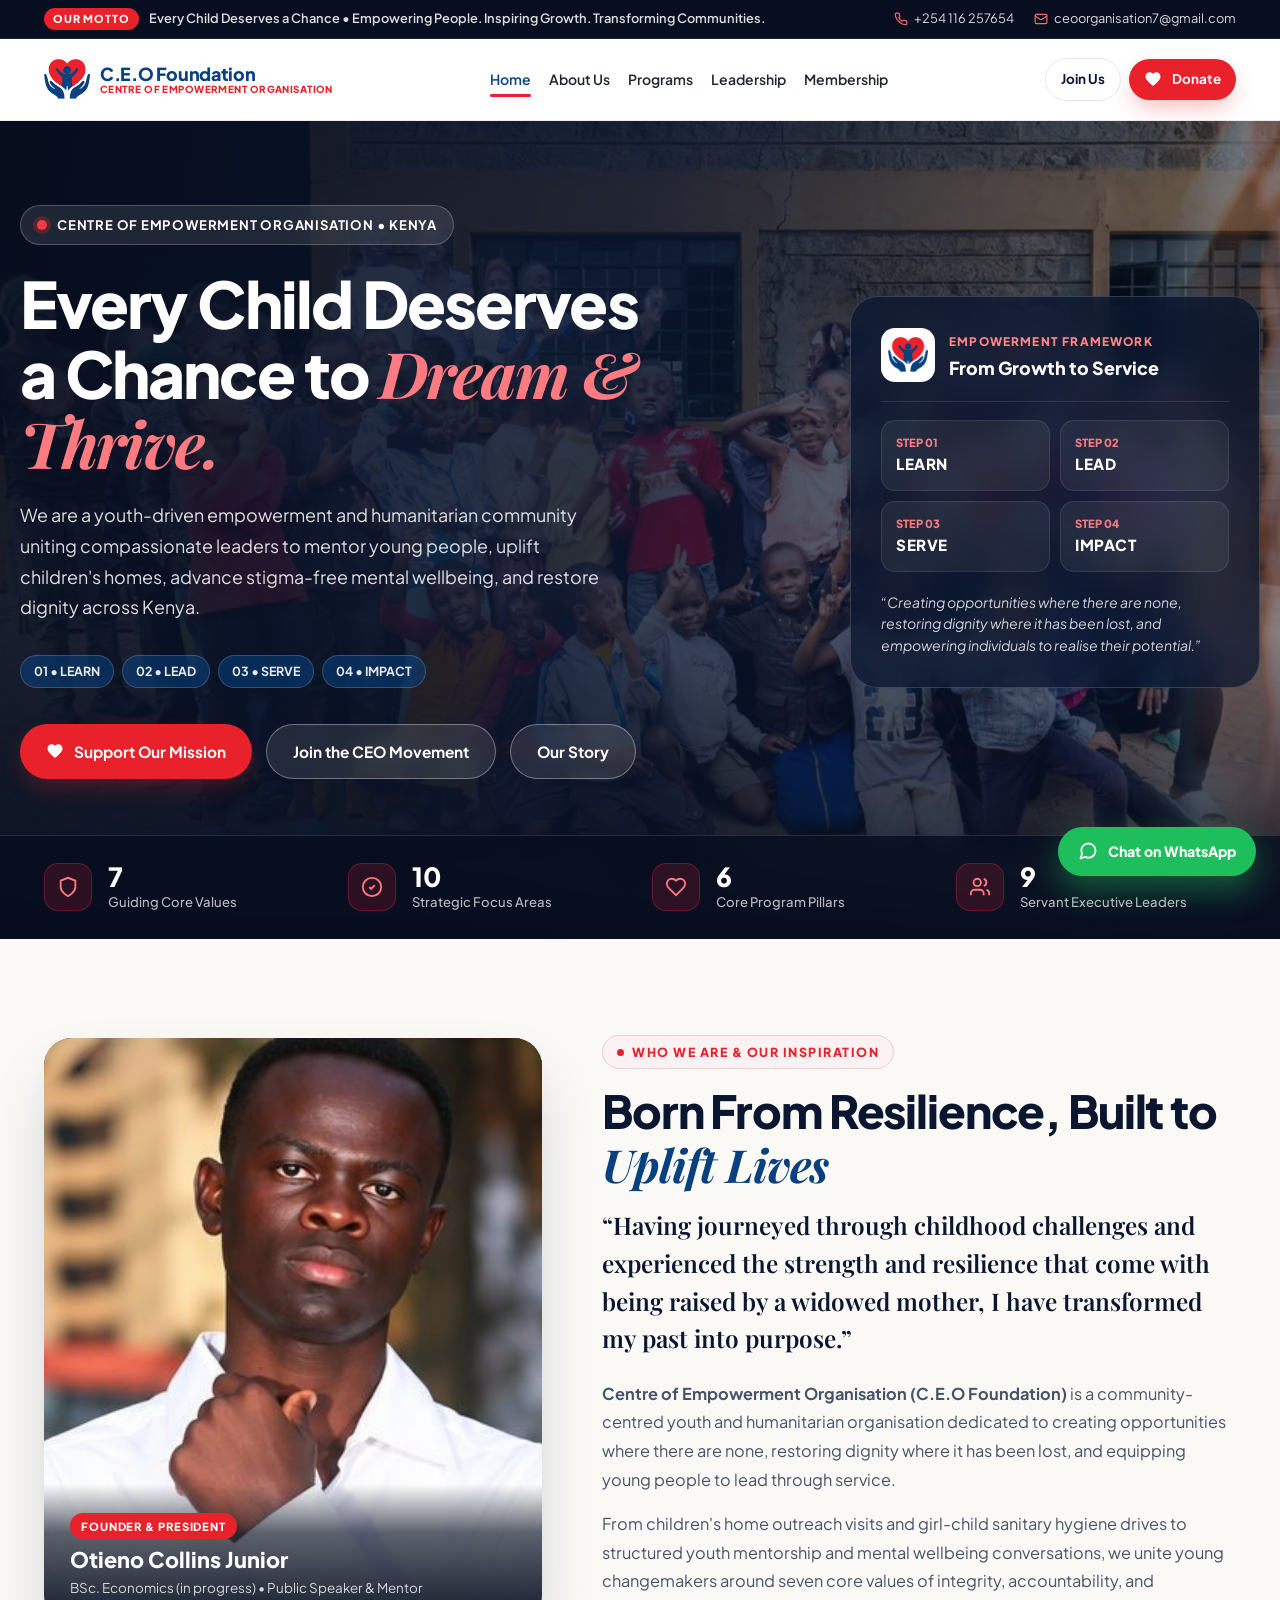
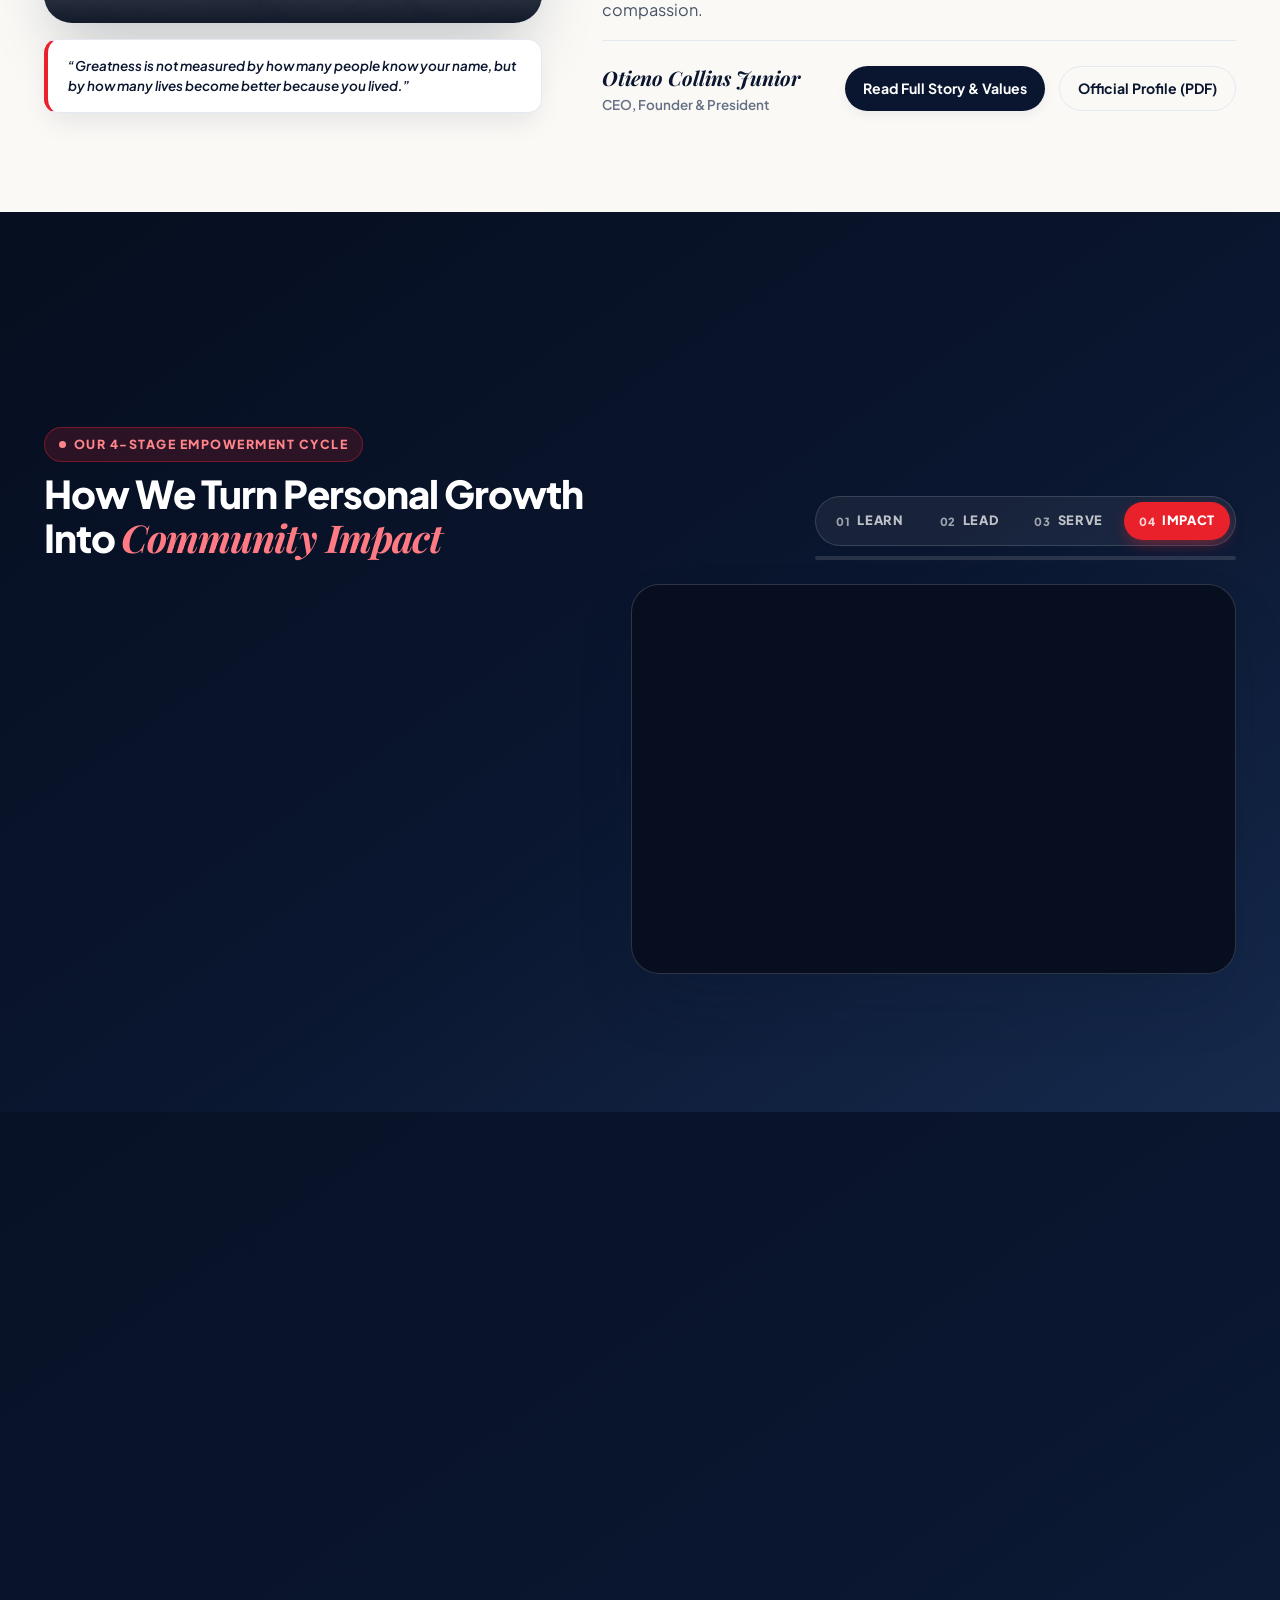
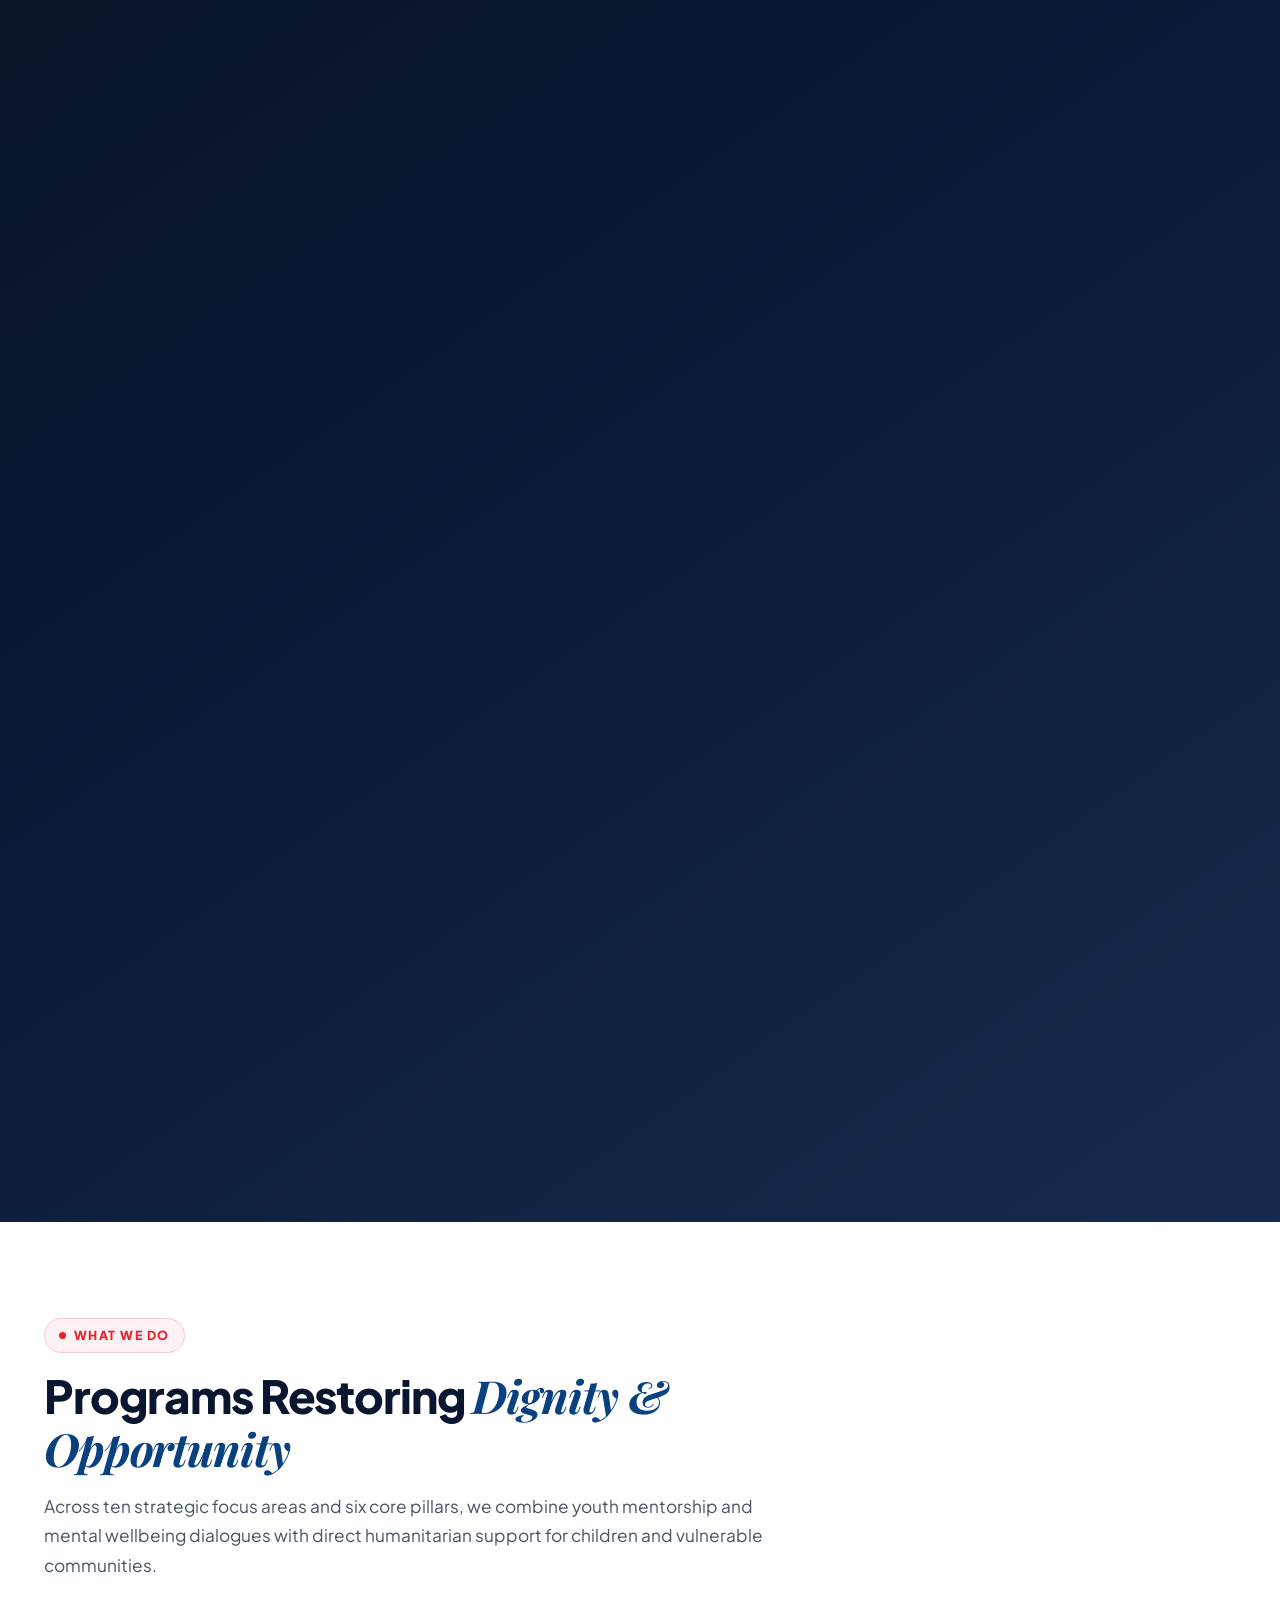
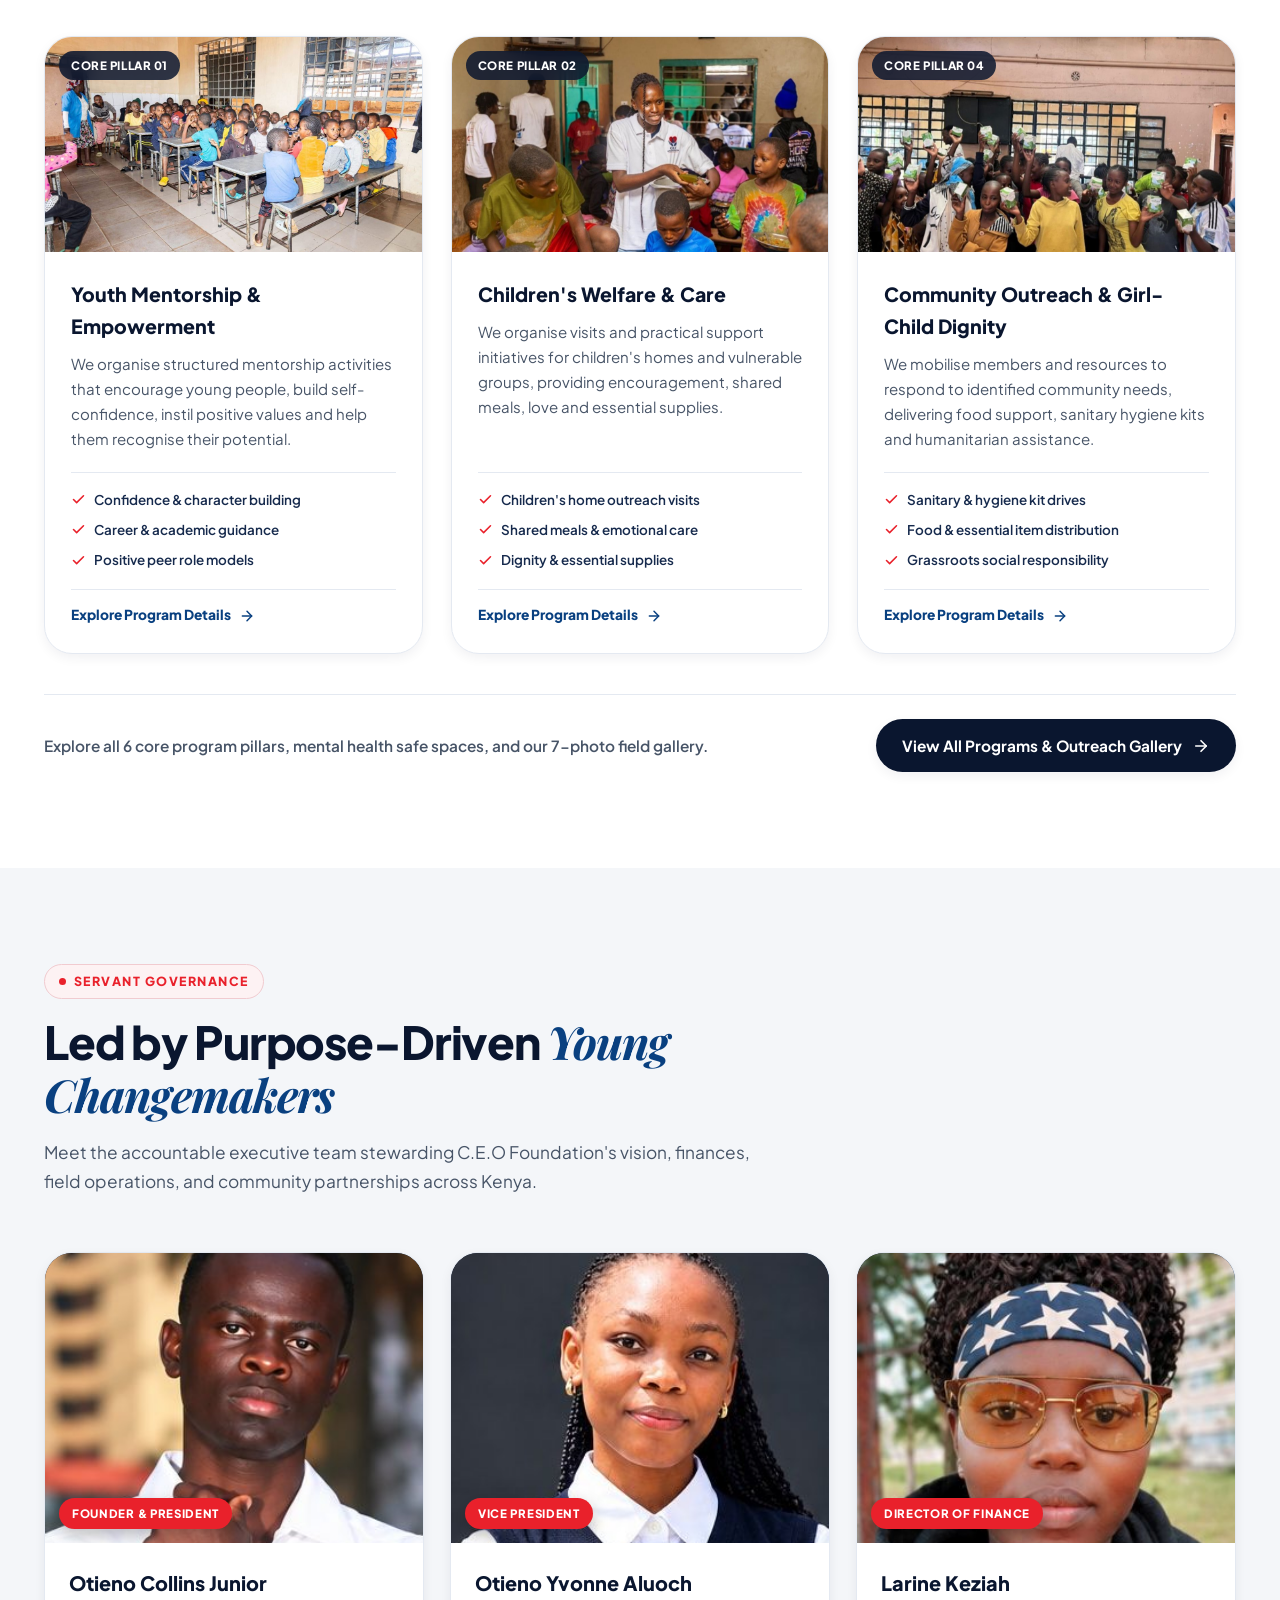
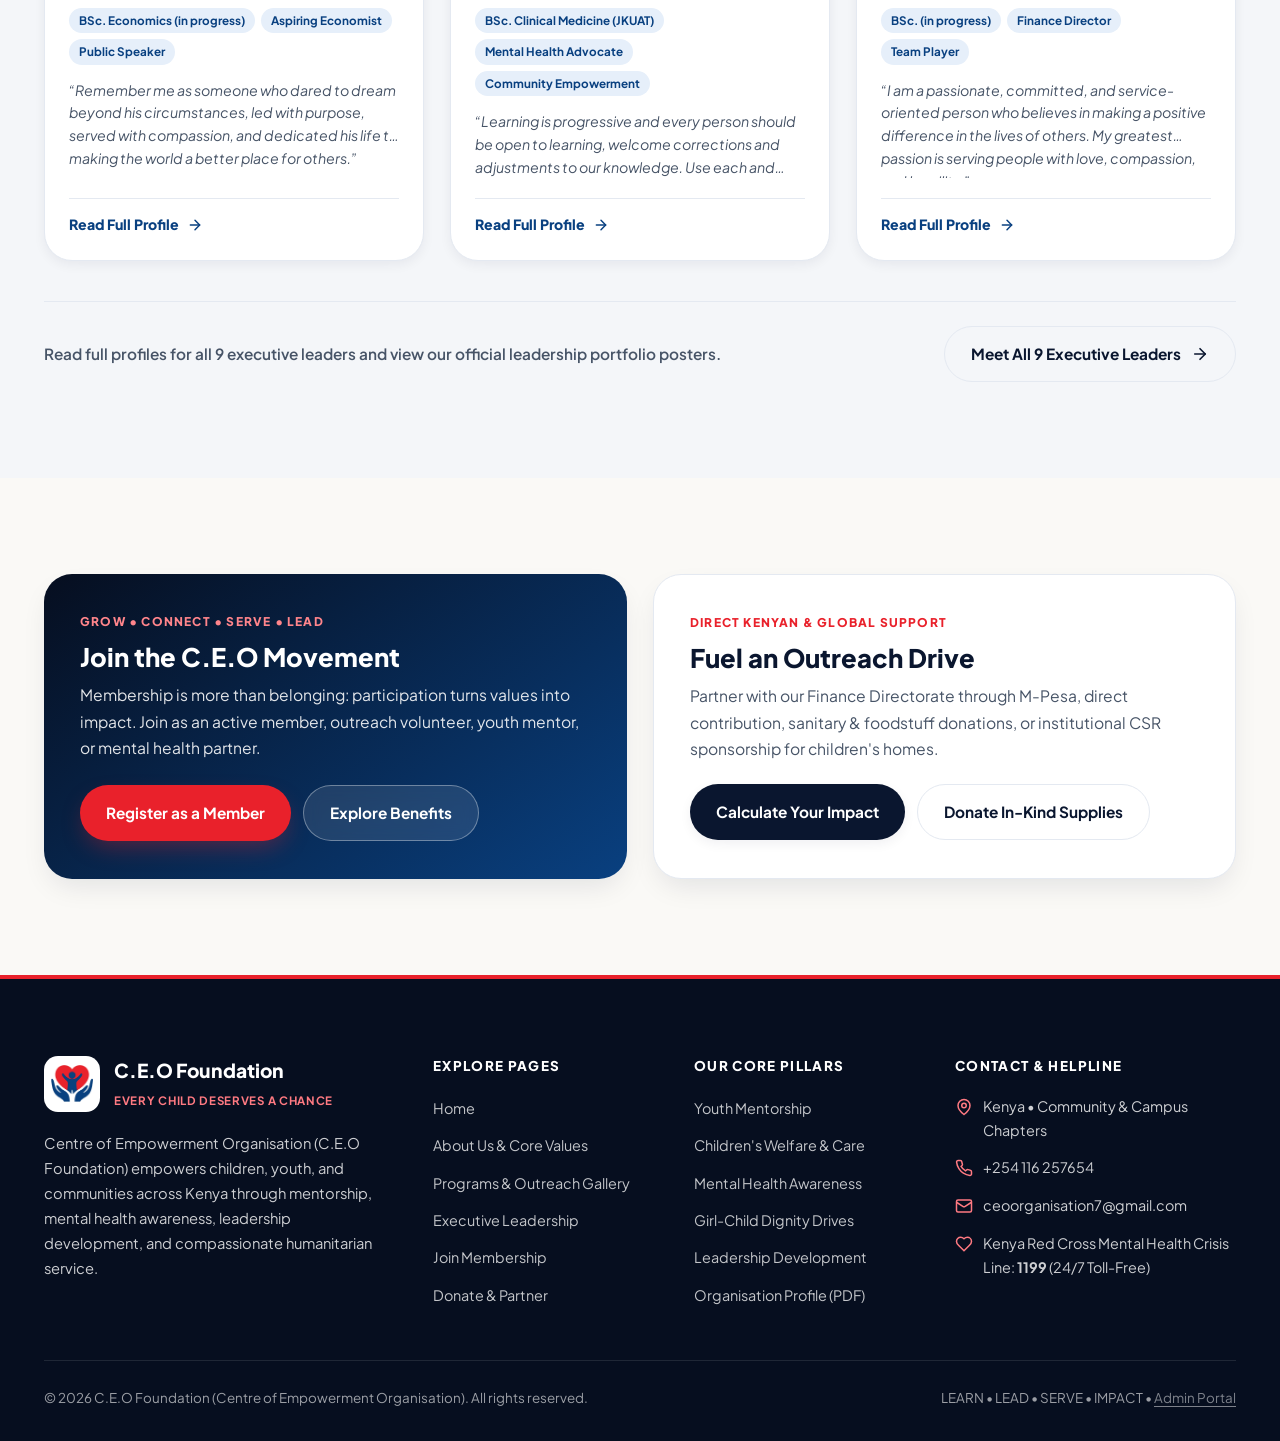
==== commit ba8d5bff: "Hide admin workspace completely until passcode unlock; optimize image assets from 22MB to 2.5MB" ====
--- a/index.html
+++ b/index.html
@@ -222,7 +222,7 @@
         <div class="inspiration-grid">
           <div class="inspiration-portrait reveal">
             <div class="inspiration-portrait__frame">
-              <img src="assets/images/leaders/otieno-collins-junior.png" alt="Otieno Collins Junior, CEO, Founder and President of C.E.O Foundation" loading="lazy" />
+              <img src="assets/images/leaders/otieno-collins-junior.jpg" alt="Otieno Collins Junior, CEO, Founder and President of C.E.O Foundation" loading="lazy" />
               <div class="inspiration-portrait__overlay">
                 <span class="inspiration-portrait__badge">Founder &amp; President</span>
                 <h3 class="inspiration-portrait__name">Otieno Collins Junior</h3>
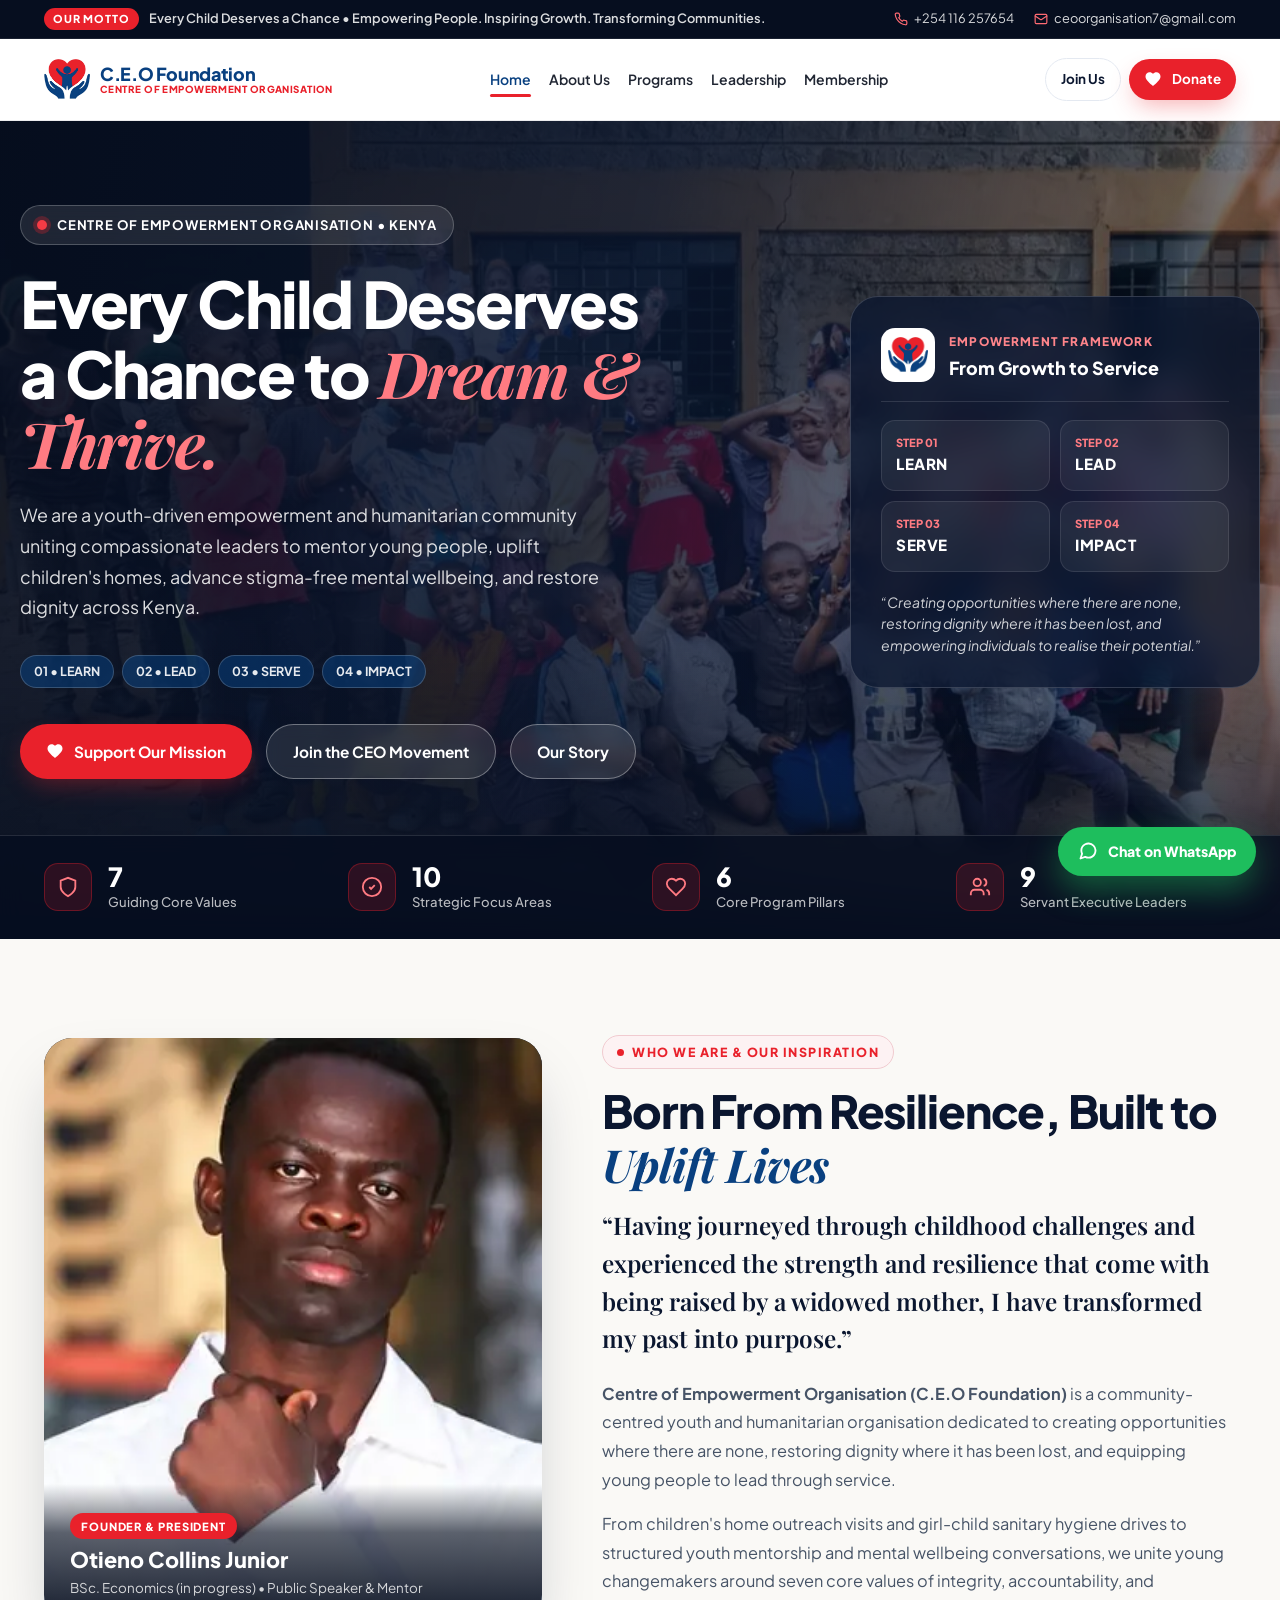
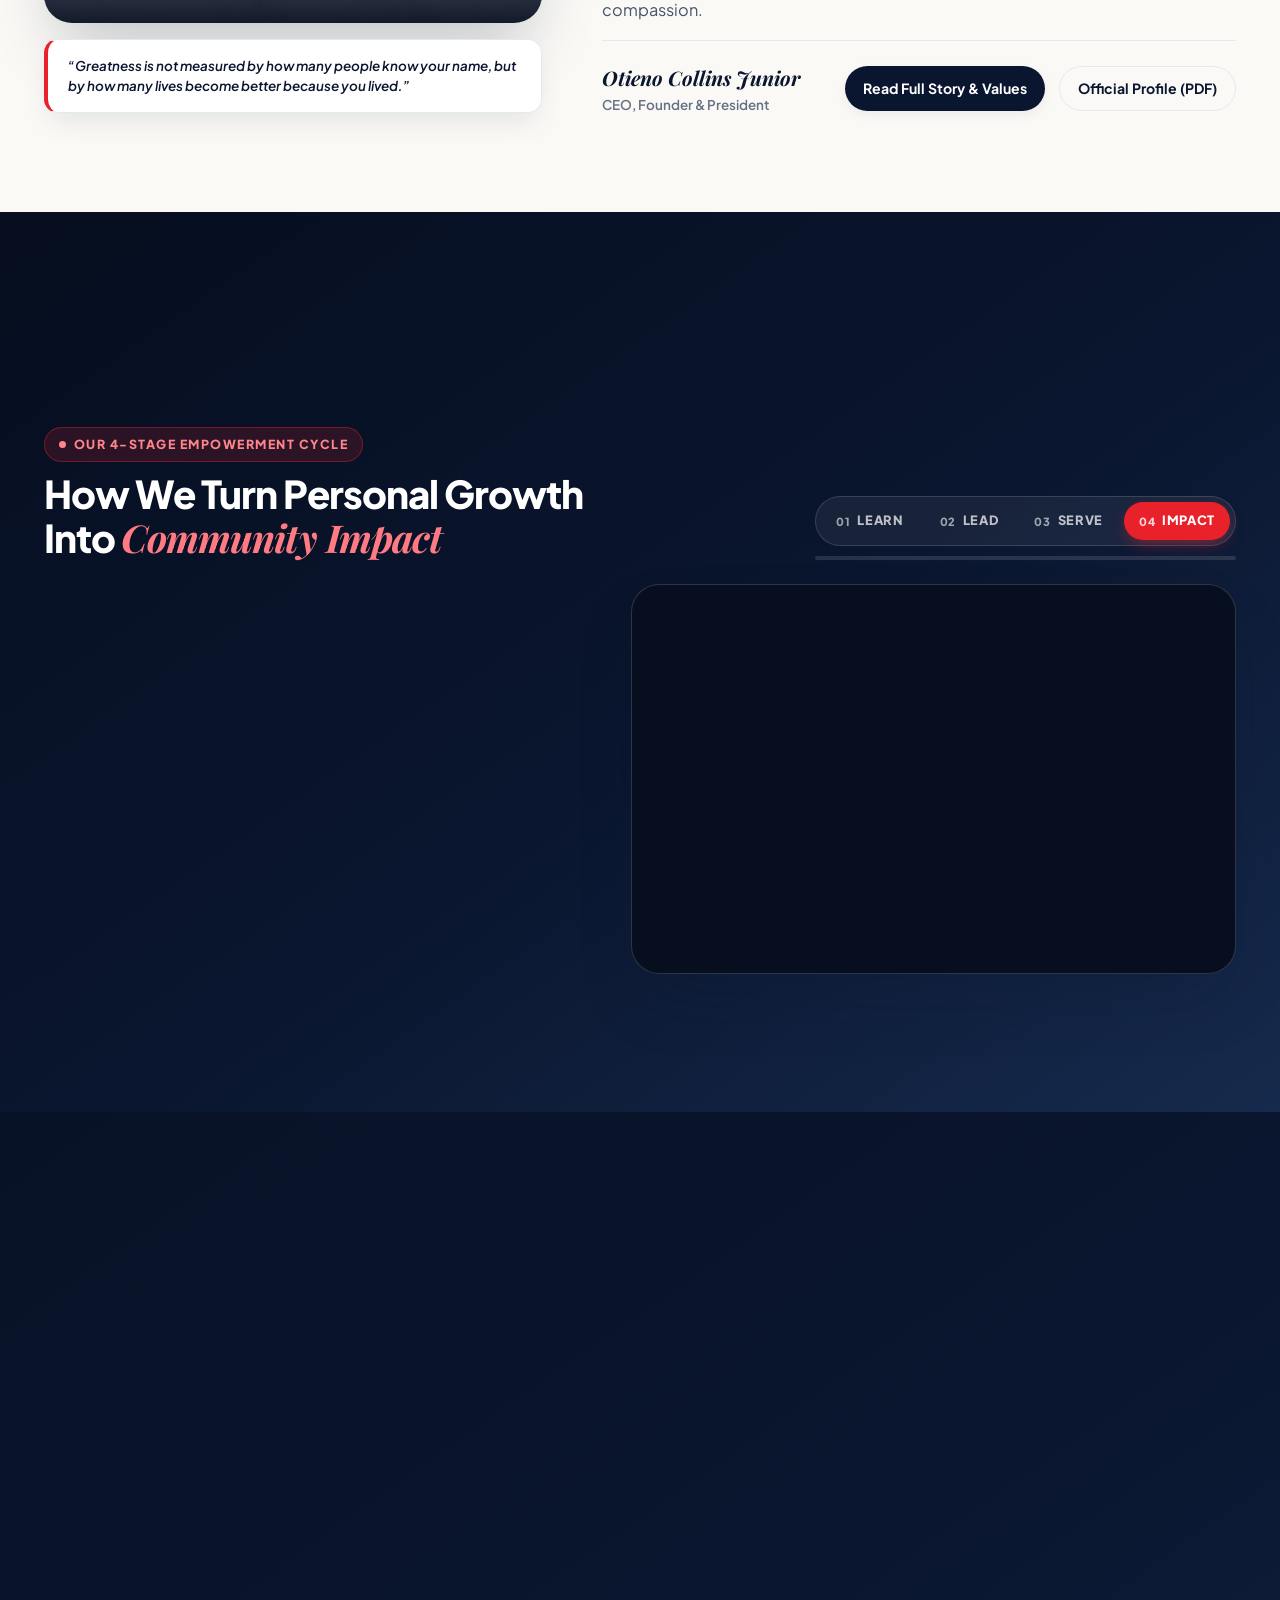
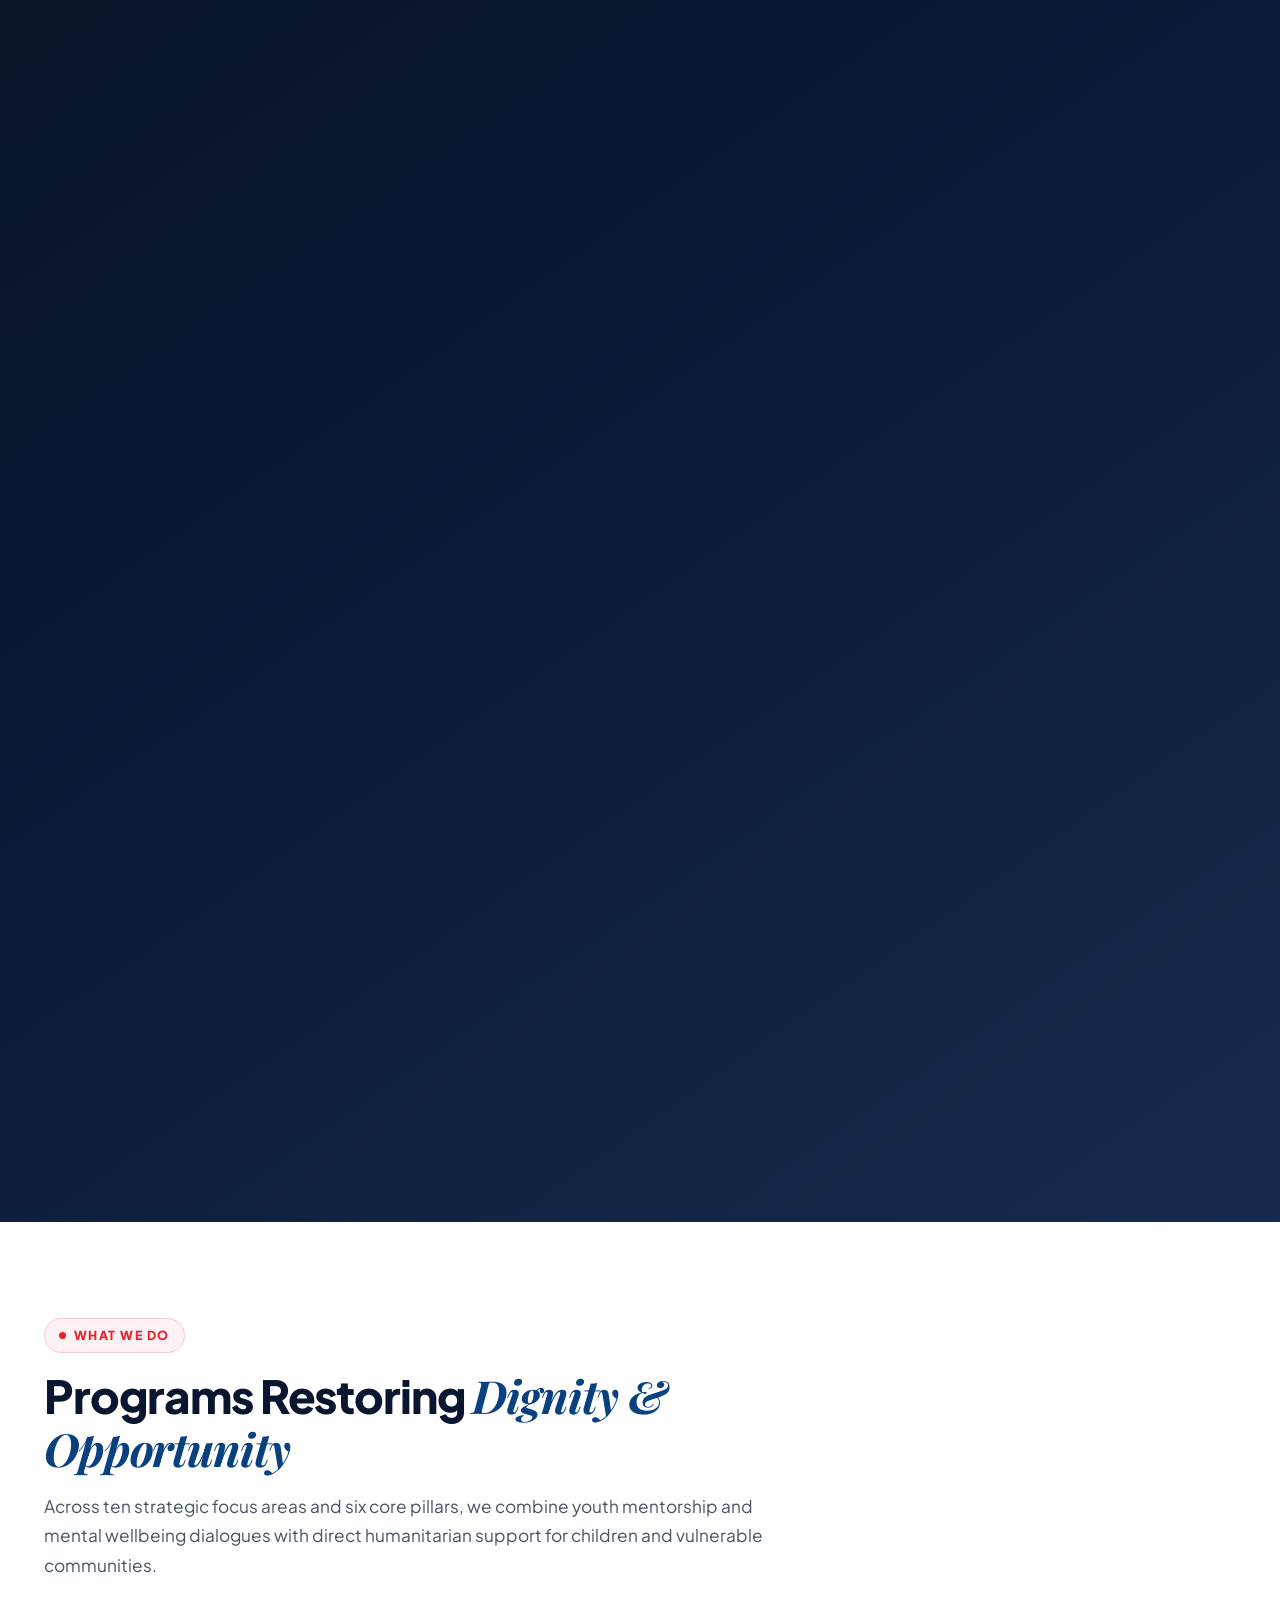
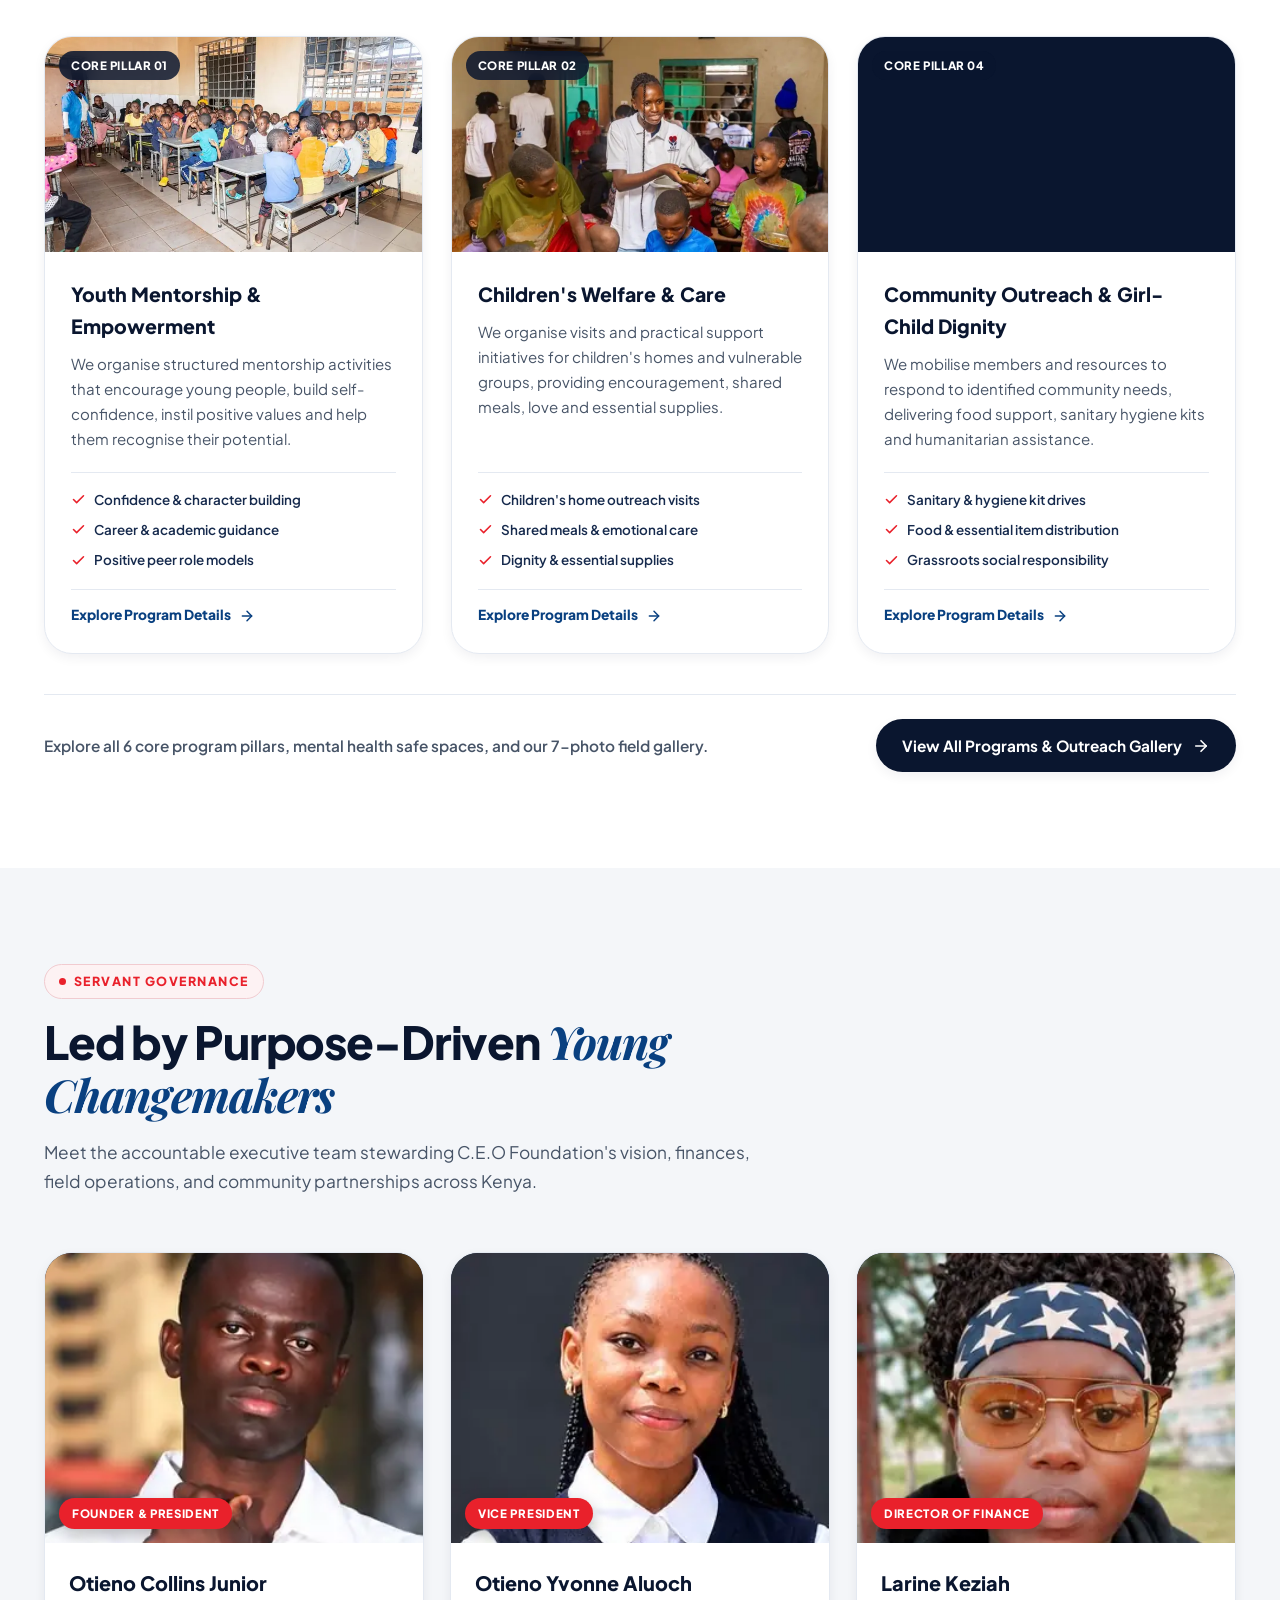
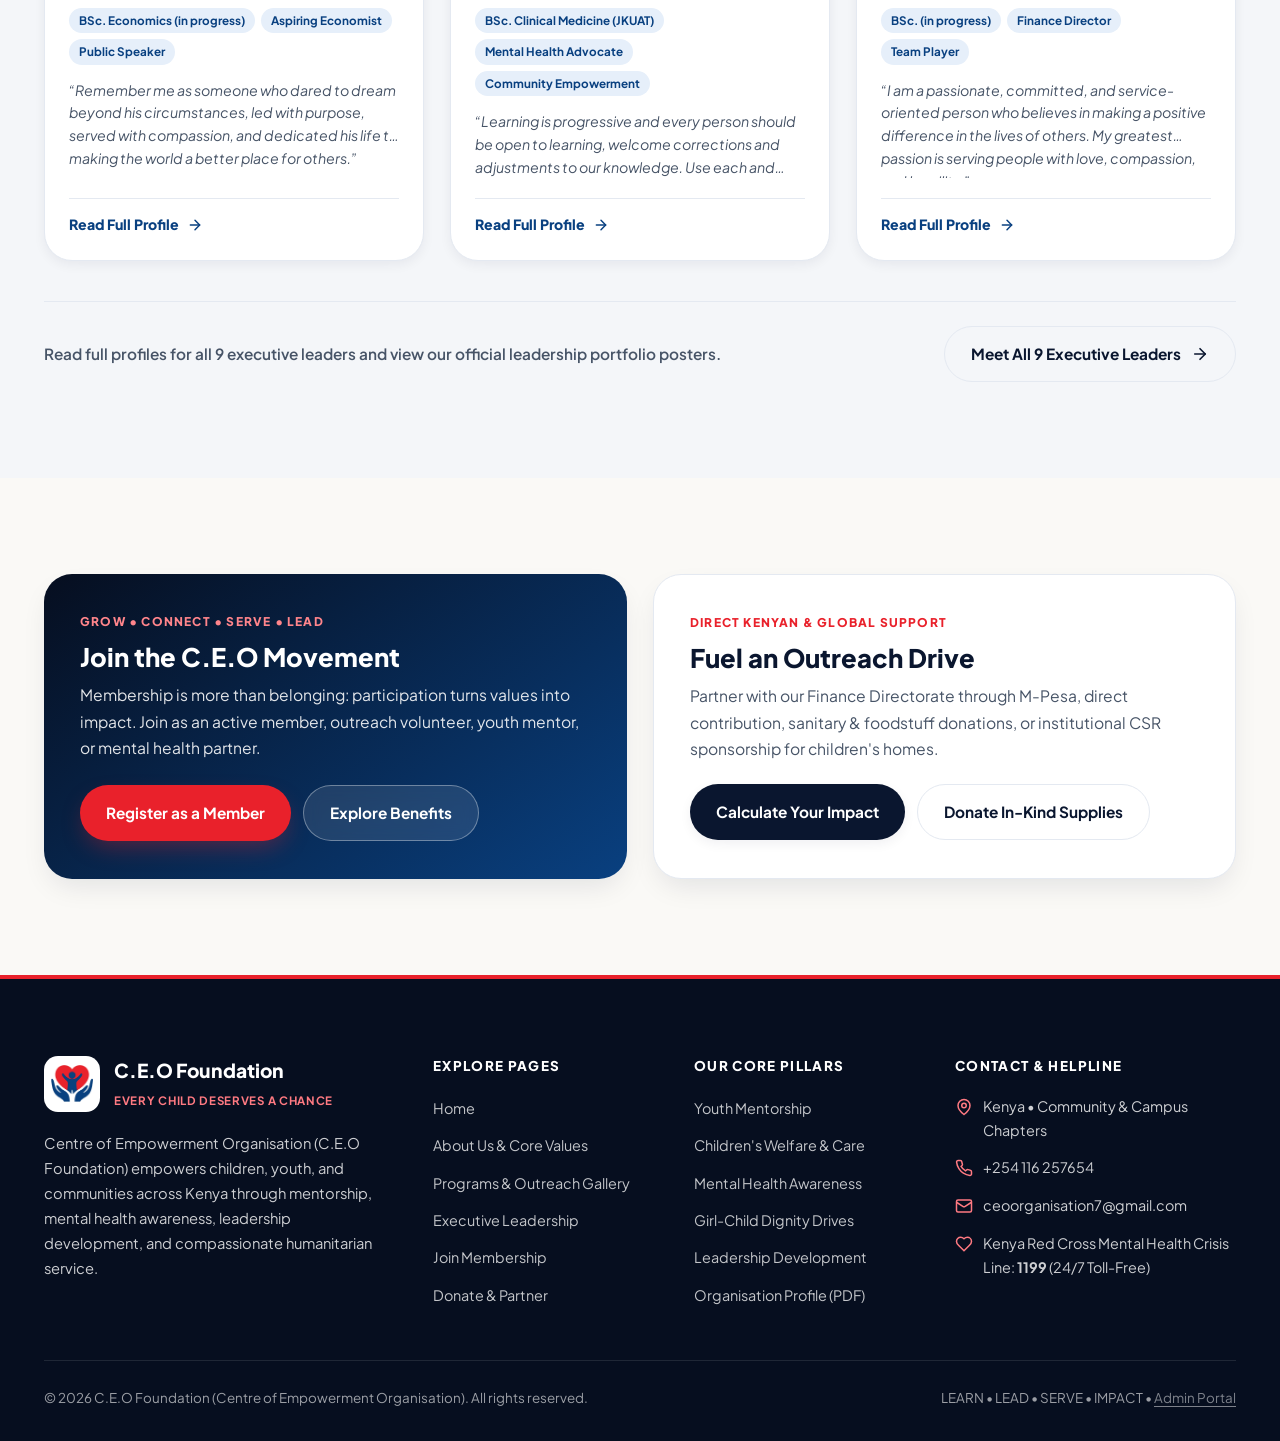
==== commit 25684139: "Convert entire image suite to lightweight WebP, bringing total assets folder to 1MB" ====
--- a/index.html
+++ b/index.html
@@ -105,9 +105,9 @@
     <!-- 1. HERO SECTION (Subtle Multi-Plane Depth, Natural Un-Locked Scroll) -->
     <section class="hero" id="top" data-sc-act="flow">
       <div class="hero__bg hero__bg--dimensional" aria-hidden="true">
-        <img src="assets/images/hero/hero-far-plate.webp" alt="" class="hero__plane hero__plane--far" width="1536" height="1023" data-sc-parallax="-0.08" />
-        <img src="assets/images/hero/hero-focal-subjects.webp" alt="" class="hero__plane hero__plane--mid" width="1536" height="1023" data-sc-parallax="0.03" />
-        <img src="assets/images/hero/hero-fg-frame.webp" alt="" class="hero__plane hero__plane--fg" width="1536" height="1023" data-sc-parallax="0.14" />
+        <img src="assets/images/hero/hero-far-plate.webp" alt="" class="hero__plane hero__plane--far" fetchpriority="high" decoding="async" width="1536" height="1023" data-sc-parallax="-0.08" />
+        <img src="assets/images/hero/hero-focal-subjects.webp" alt="" class="hero__plane hero__plane--mid" fetchpriority="high" decoding="async" width="1536" height="1023" data-sc-parallax="0.03" />
+        <img src="assets/images/hero/hero-fg-frame.webp" alt="" class="hero__plane hero__plane--fg" decoding="async" width="1536" height="1023" data-sc-parallax="0.14" />
         <div class="hero__overlay"></div>
         <div class="hero__overlay-bottom"></div>
       </div>
@@ -222,7 +222,7 @@
         <div class="inspiration-grid">
           <div class="inspiration-portrait reveal">
             <div class="inspiration-portrait__frame">
-              <img src="assets/images/leaders/otieno-collins-junior.jpg" alt="Otieno Collins Junior, CEO, Founder and President of C.E.O Foundation" loading="lazy" />
+              <img src="assets/images/leaders/otieno-collins-junior.webp" alt="Otieno Collins Junior, CEO, Founder and President of C.E.O Foundation" loading="lazy" />
               <div class="inspiration-portrait__overlay">
                 <span class="inspiration-portrait__badge">Founder &amp; President</span>
                 <h3 class="inspiration-portrait__name">Otieno Collins Junior</h3>
@@ -395,7 +395,7 @@
             <!-- Right: Synced Documentary Field Photography -->
             <div class="sc-approach__media">
               <figure class="sc-approach__slide" data-sc-cue="0 0.27 0 0.12" data-sc-rise="0">
-                <img src="assets/images/outreach/learning-engagement.jpg" alt="C.E.O Foundation youth mentorship and interactive learning circle" width="1536" height="1023" data-sc-parallax="-0.45" />
+                <img src="assets/images/outreach/learning-engagement.webp" alt="C.E.O Foundation youth mentorship and interactive learning circle" width="1536" height="1023" data-sc-parallax="-0.45" loading="lazy" decoding="async" />
                 <figcaption class="sc-approach__caption">
                   <span class="sc-approach__caption-tag">01 &bull; Learn in Fellowship</span>
                   <p class="sc-approach__caption-text">Interactive youth mentorship sessions encouraging young people to discover their strengths and build positive values.</p>
@@ -403,7 +403,7 @@
               </figure>
 
               <figure class="sc-approach__slide" data-sc-cue="0.235 0.52 0.12 0.12" data-sc-rise="0">
-                <img src="assets/images/outreach/bethel-home-team.jpg" alt="C.E.O Foundation leadership team at Bethel Children's Home in Ruiru" width="1536" height="1025" data-sc-parallax="-0.45" />
+                <img src="assets/images/outreach/bethel-home-team.webp" alt="C.E.O Foundation leadership team at Bethel Children's Home in Ruiru" width="1536" height="1025" data-sc-parallax="-0.45" loading="lazy" decoding="async" />
                 <figcaption class="sc-approach__caption">
                   <span class="sc-approach__caption-tag">02 &bull; Lead With Integrity</span>
                   <p class="sc-approach__caption-text">Executive and volunteer leaders coordinating hands-on outreach operations at Bethel Children's Home in Ruiru.</p>
@@ -411,7 +411,7 @@
               </figure>
 
               <figure class="sc-approach__slide" data-sc-cue="0.485 0.77 0.12 0.12" data-sc-rise="0">
-                <img src="assets/images/outreach/hands-on-meal-service.jpg" alt="C.E.O mentors serving hot nutritious meals to children" width="1536" height="1045" data-sc-parallax="-0.45" />
+                <img src="assets/images/outreach/hands-on-meal-service.webp" alt="C.E.O mentors serving hot nutritious meals to children" width="1536" height="1045" data-sc-parallax="-0.45" loading="lazy" decoding="async" />
                 <figcaption class="sc-approach__caption">
                   <span class="sc-approach__caption-tag">03 &bull; Serve With Warmth</span>
                   <p class="sc-approach__caption-text">Mentors serving hot nutritious meals side by side with children during a community welfare outreach.</p>
@@ -419,7 +419,7 @@
               </figure>
 
               <figure class="sc-approach__slide" data-sc-cue="0.735 1.02 0.12 0" data-sc-rise="0">
-                <img src="assets/images/outreach/dignity-hygiene-drive.jpg" alt="Girl-child sanitary hygiene kit distribution during C.E.O Foundation outreach" width="1536" height="1052" data-sc-parallax="-0.45" />
+                <img src="assets/images/outreach/dignity-hygiene-drive.webp" alt="Girl-child sanitary hygiene kit distribution during C.E.O Foundation outreach" width="1536" height="1052" data-sc-parallax="-0.45" loading="lazy" decoding="async" />
                 <figcaption class="sc-approach__caption">
                   <span class="sc-approach__caption-tag">04 &bull; Impact That Endures</span>
                   <p class="sc-approach__caption-text">Delivering essential sanitary hygiene packages to young girls, protecting health, confidence, and school attendance.</p>
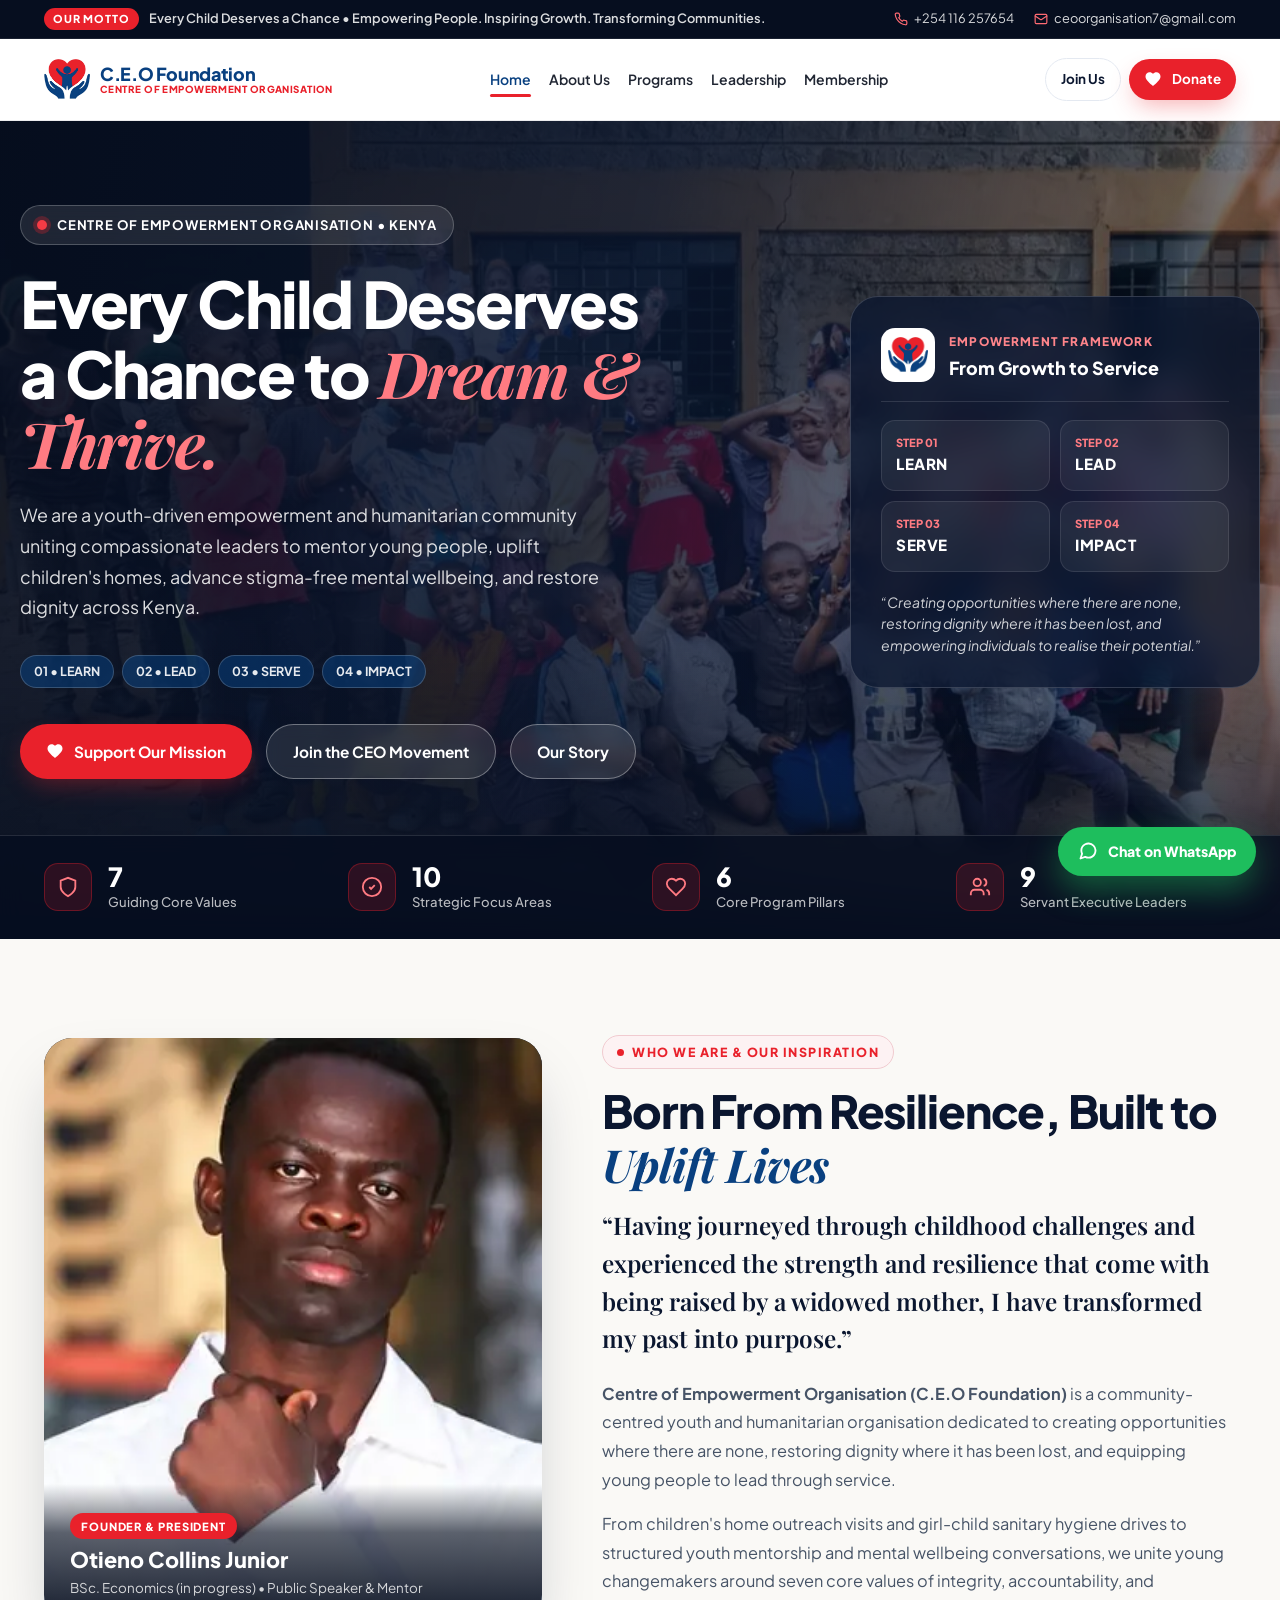
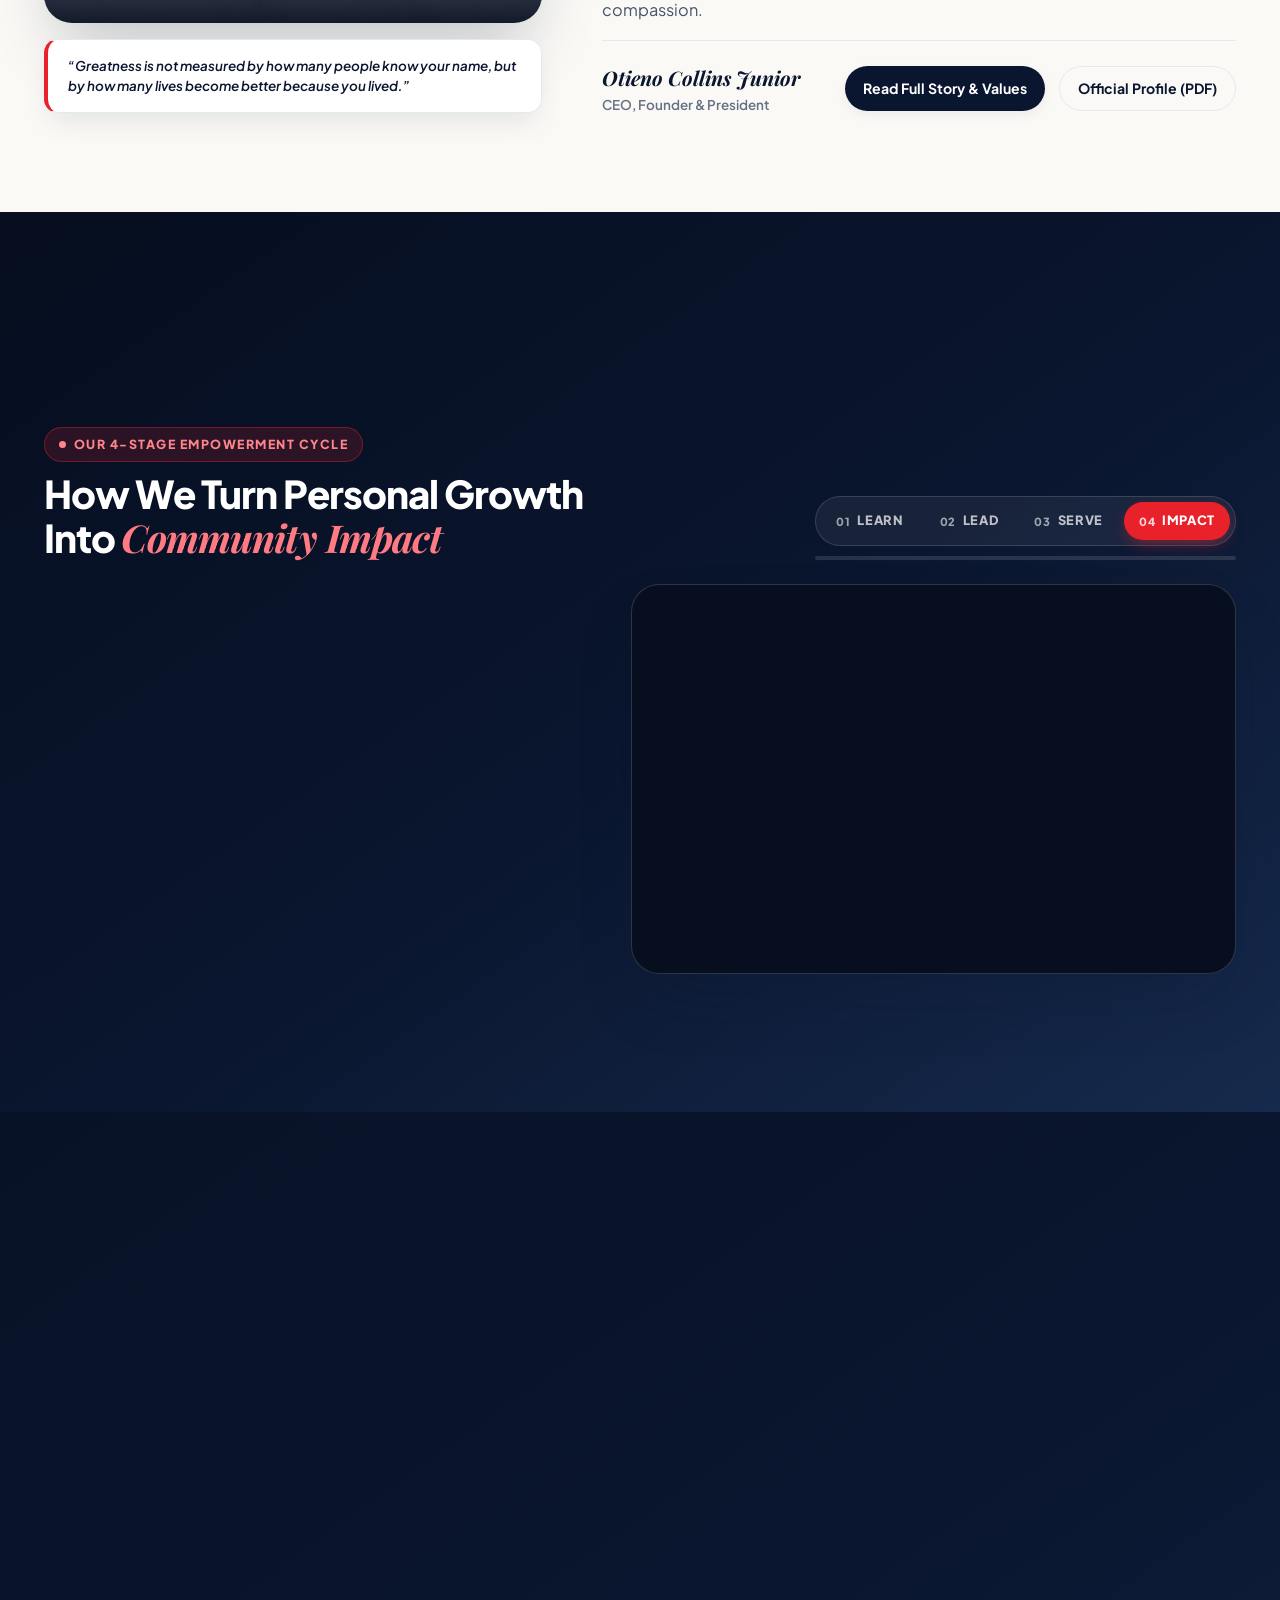
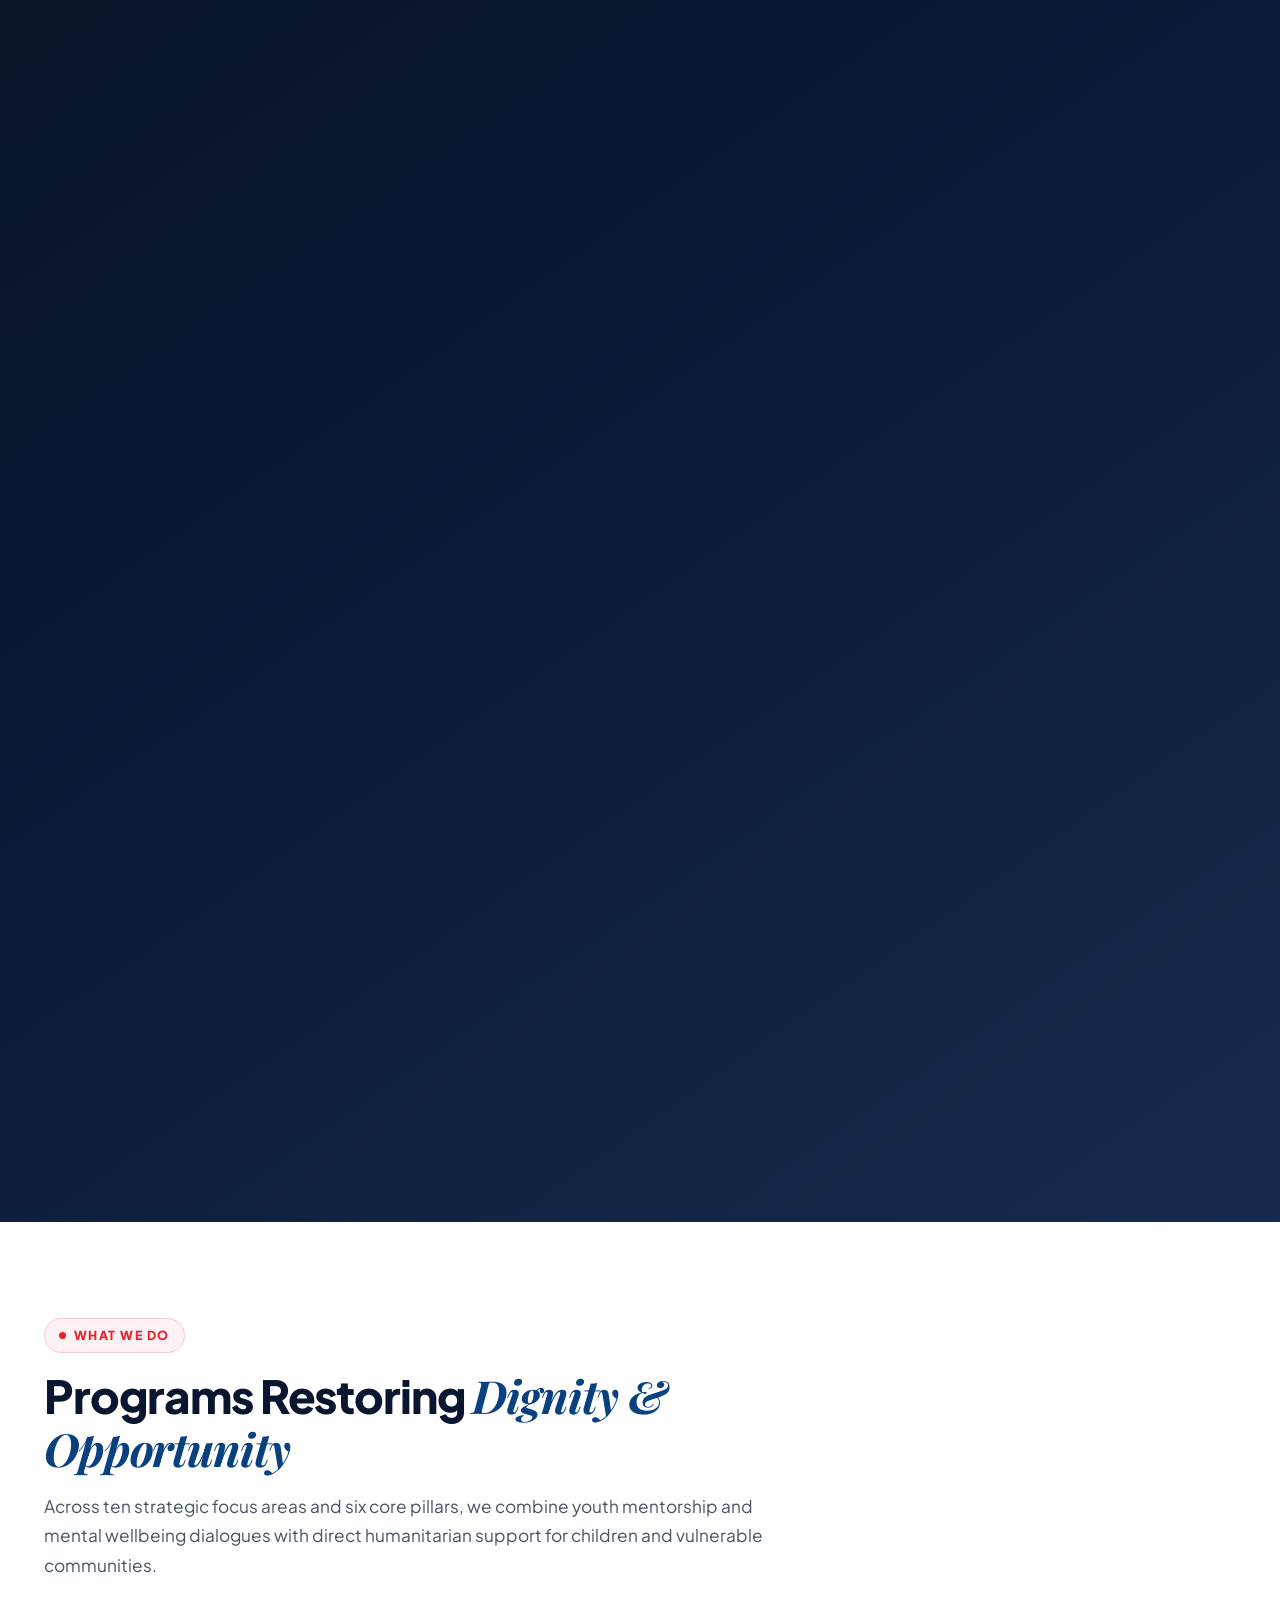
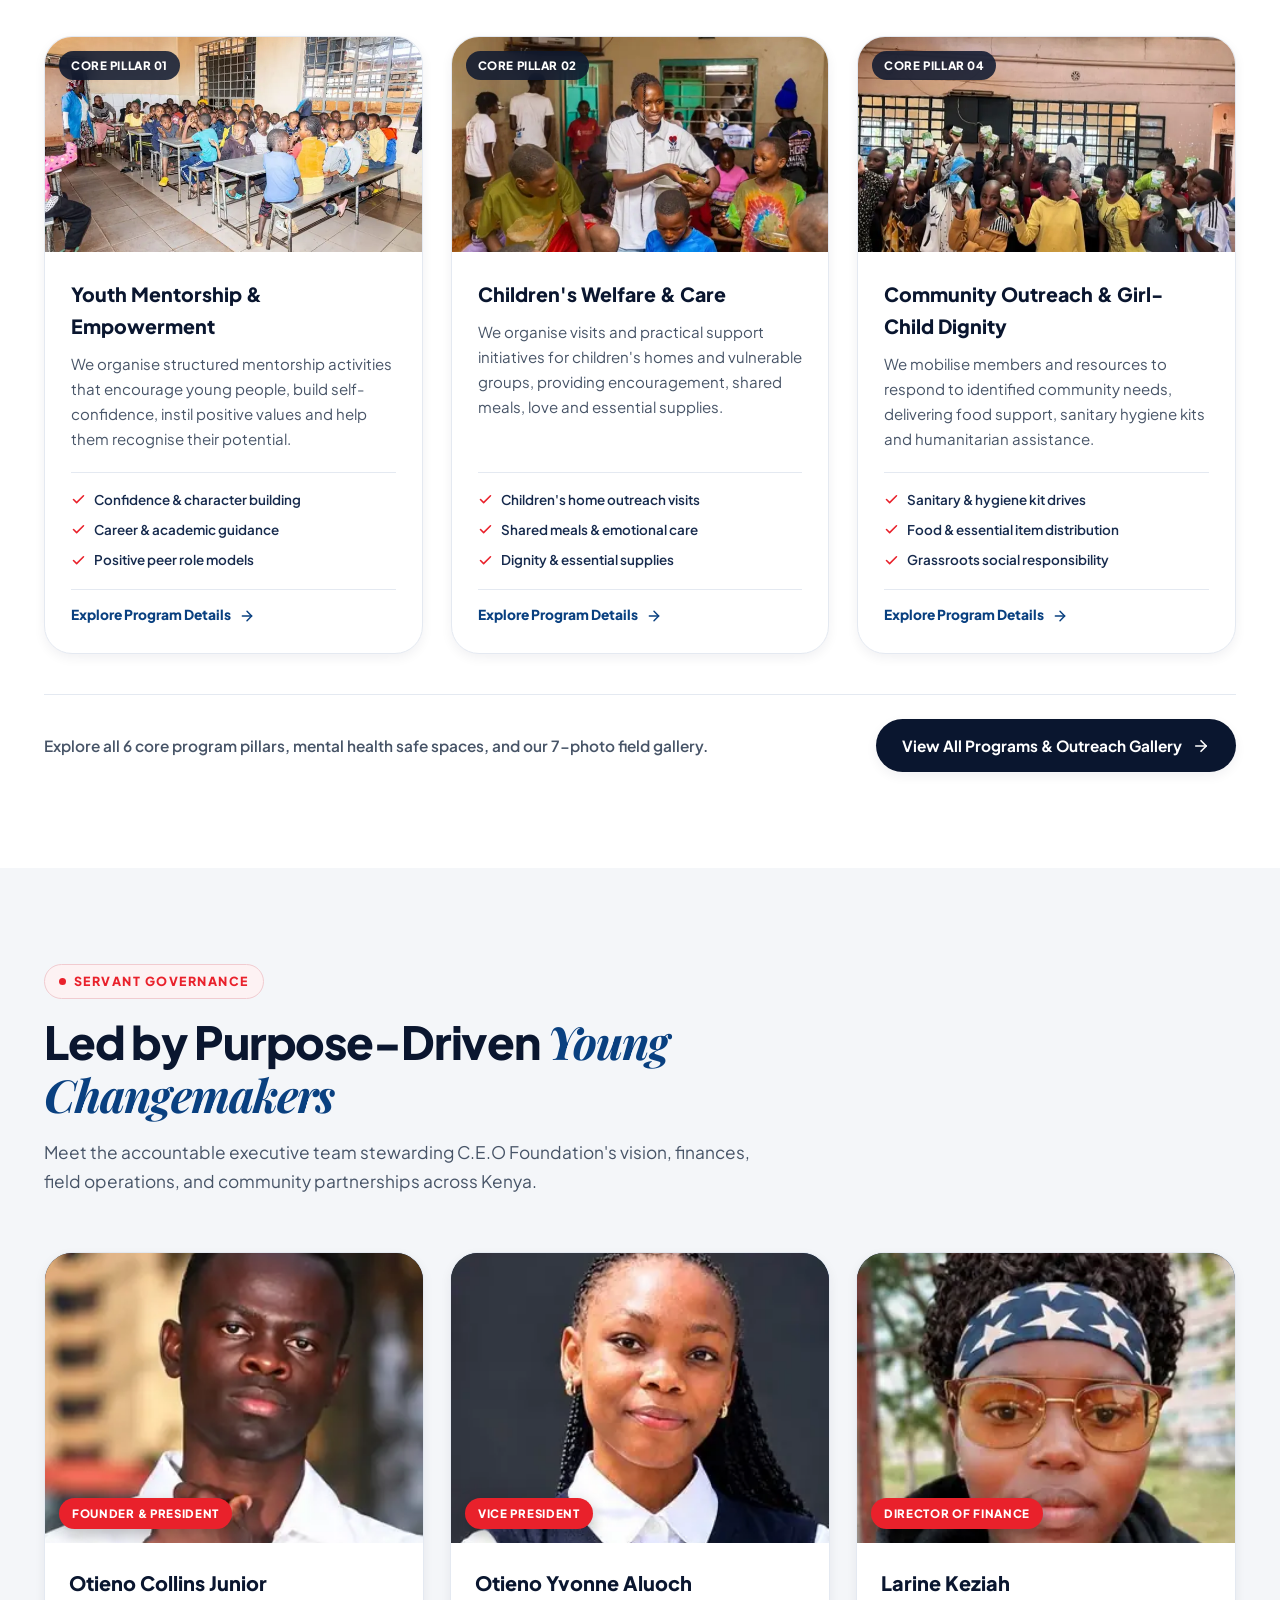
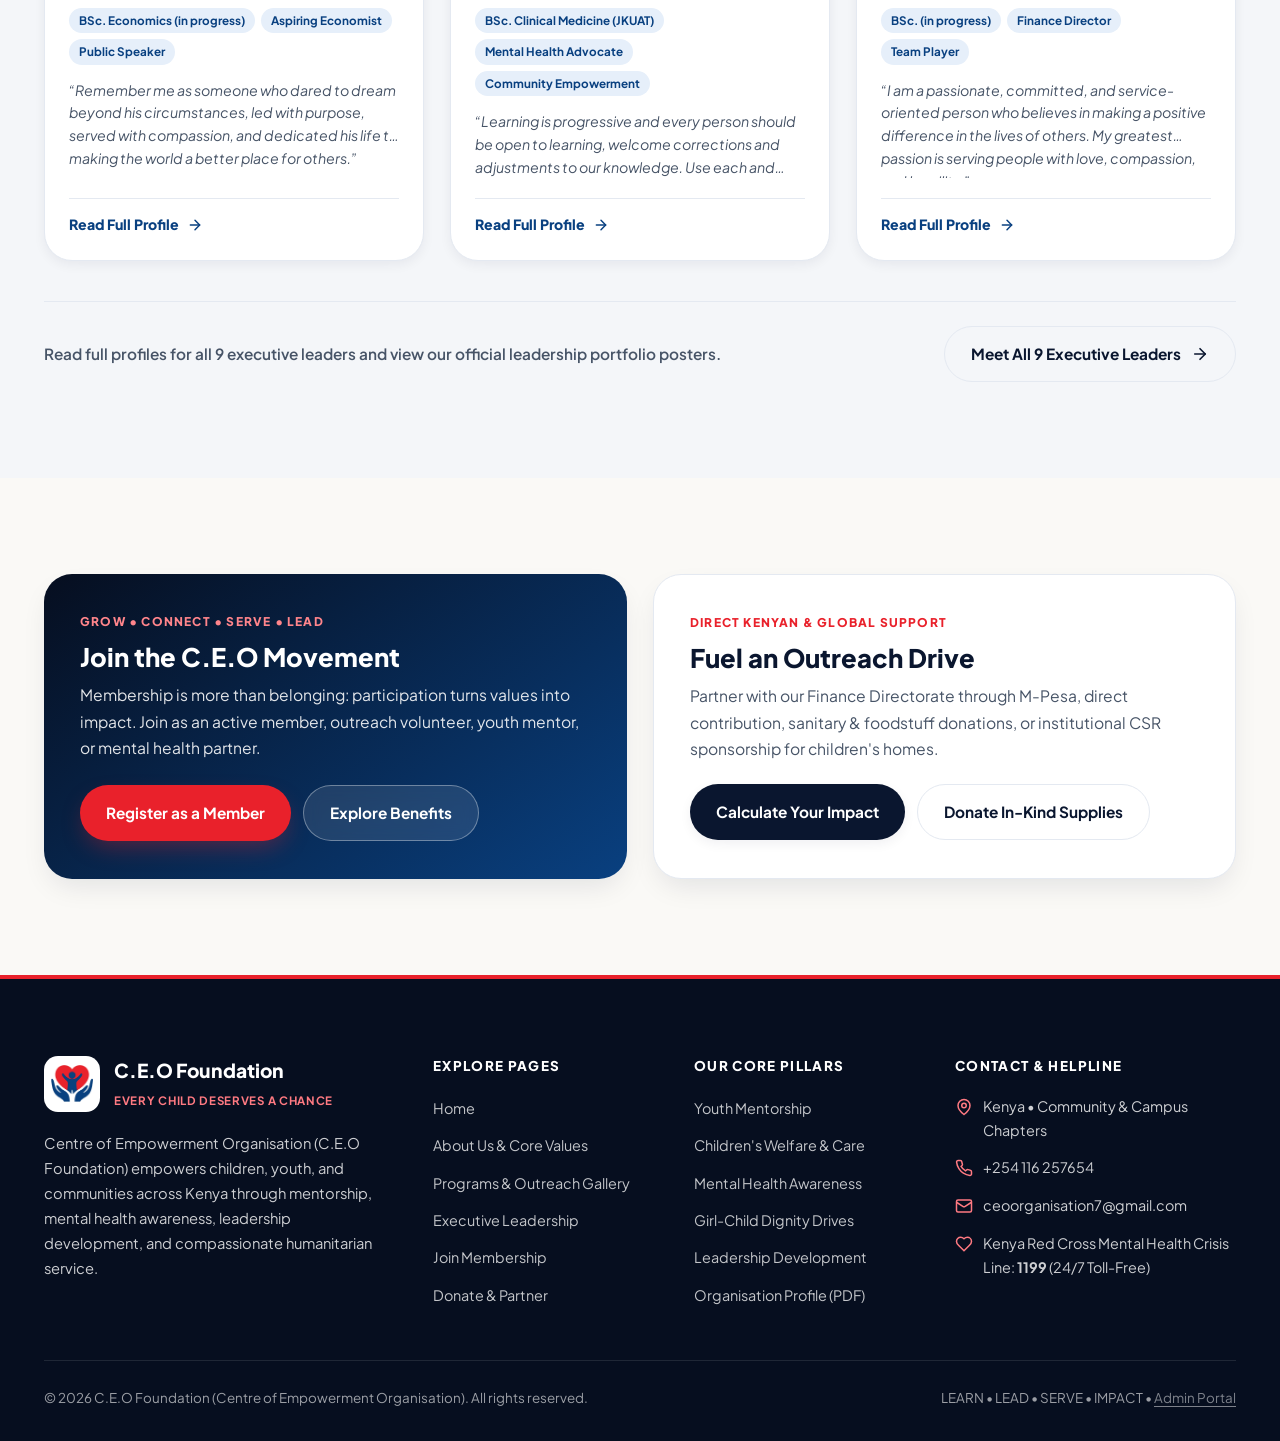
==== commit 47d2fe5a: "Make mobile approach images bright & unobstructed; add configurable footer social links" ====
--- a/index.html
+++ b/index.html
@@ -534,6 +534,7 @@
           <p class="footer__about">
             Centre of Empowerment Organisation (C.E.O Foundation) empowers children, youth, and communities across Kenya through mentorship, mental health awareness, leadership development, and compassionate humanitarian service.
           </p>
+          <div class="footer__social" id="footer-social" aria-label="C.E.O Foundation on social media"></div>
         </div>
 
         <div>
--- a/css/styles.css
+++ b/css/styles.css
@@ -3607,18 +3607,18 @@
 
 .sc-approach__slide img {
   width: 100%;
-  height: 116%;
+  height: 100%;
   position: relative;
-  top: -8%;
+  top: 0;
   object-fit: cover;
-  object-position: center 25%;
+  object-position: center center;
 }
 
 .sc-approach__caption {
   position: absolute;
   inset: auto 0 0 0;
-  padding: 44px 26px 22px;
-  background: linear-gradient(to top, rgba(6, 14, 31, 0.95) 0%, rgba(6, 14, 31, 0.72) 56%, transparent 100%);
+  padding: 24px 22px 16px;
+  background: linear-gradient(to top, rgba(6, 14, 31, 0.82) 0%, rgba(6, 14, 31, 0.3) 60%, transparent 100%);
   color: #ffffff;
 }
 
@@ -3969,18 +3969,32 @@
   }
   .sc-approach__media {
     order: -1;
-    min-height: 162px;
-    height: 162px;
+    min-height: 220px;
+    height: 220px;
+    border-radius: var(--radius-lg);
+  }
+  .sc-approach__slide img {
+    height: 100%;
+    top: 0;
+    object-position: center center;
   }
   .sc-approach__caption {
-    padding: 22px 14px 10px;
+    inset: 12px auto auto 12px;
+    padding: 5px 12px;
+    background: rgba(6, 14, 31, 0.78);
+    backdrop-filter: blur(8px);
+    border-radius: var(--radius-full);
+    border: 1px solid rgba(255, 255, 255, 0.2);
+    box-shadow: 0 4px 12px rgba(0, 0, 0, 0.35);
+  }
+  .sc-approach__caption-tag {
+    margin-bottom: 0;
+    font-size: 0.72rem;
+    color: #ffffff;
+    font-weight: 800;
   }
   .sc-approach__caption-text {
-    font-size: 0.78rem;
-    display: -webkit-box;
-    -webkit-line-clamp: 2;
-    -webkit-box-orient: vertical;
-    overflow: hidden;
+    display: none;
   }
   .sc-approach__cards {
     min-height: 298px;
@@ -4011,8 +4025,8 @@
     display: none;
   }
   .sc-approach__media {
-    min-height: 130px;
-    height: 130px;
+    min-height: 180px;
+    height: 180px;
   }
   .sc-approach__cards {
     min-height: 245px;
@@ -4040,3 +4054,37 @@
     grid-template-columns: 1fr;
   }
 }
+
+
+/* Footer social media icons */
+.footer__social {
+  display: none;
+  flex-wrap: wrap;
+  gap: 10px;
+  margin-top: 20px;
+}
+
+.footer__social-link {
+  width: 40px;
+  height: 40px;
+  border-radius: 50%;
+  display: inline-flex;
+  align-items: center;
+  justify-content: center;
+  background: rgba(255, 255, 255, 0.08);
+  border: 1px solid rgba(255, 255, 255, 0.16);
+  color: #ffffff;
+  transition: background 0.2s ease, transform 0.2s ease, border-color 0.2s ease;
+}
+
+.footer__social-link:hover,
+.footer__social-link:focus-visible {
+  background: var(--red-600);
+  border-color: var(--red-600);
+  transform: translateY(-2px);
+}
+
+.footer__social-link svg {
+  width: 18px;
+  height: 18px;
+}
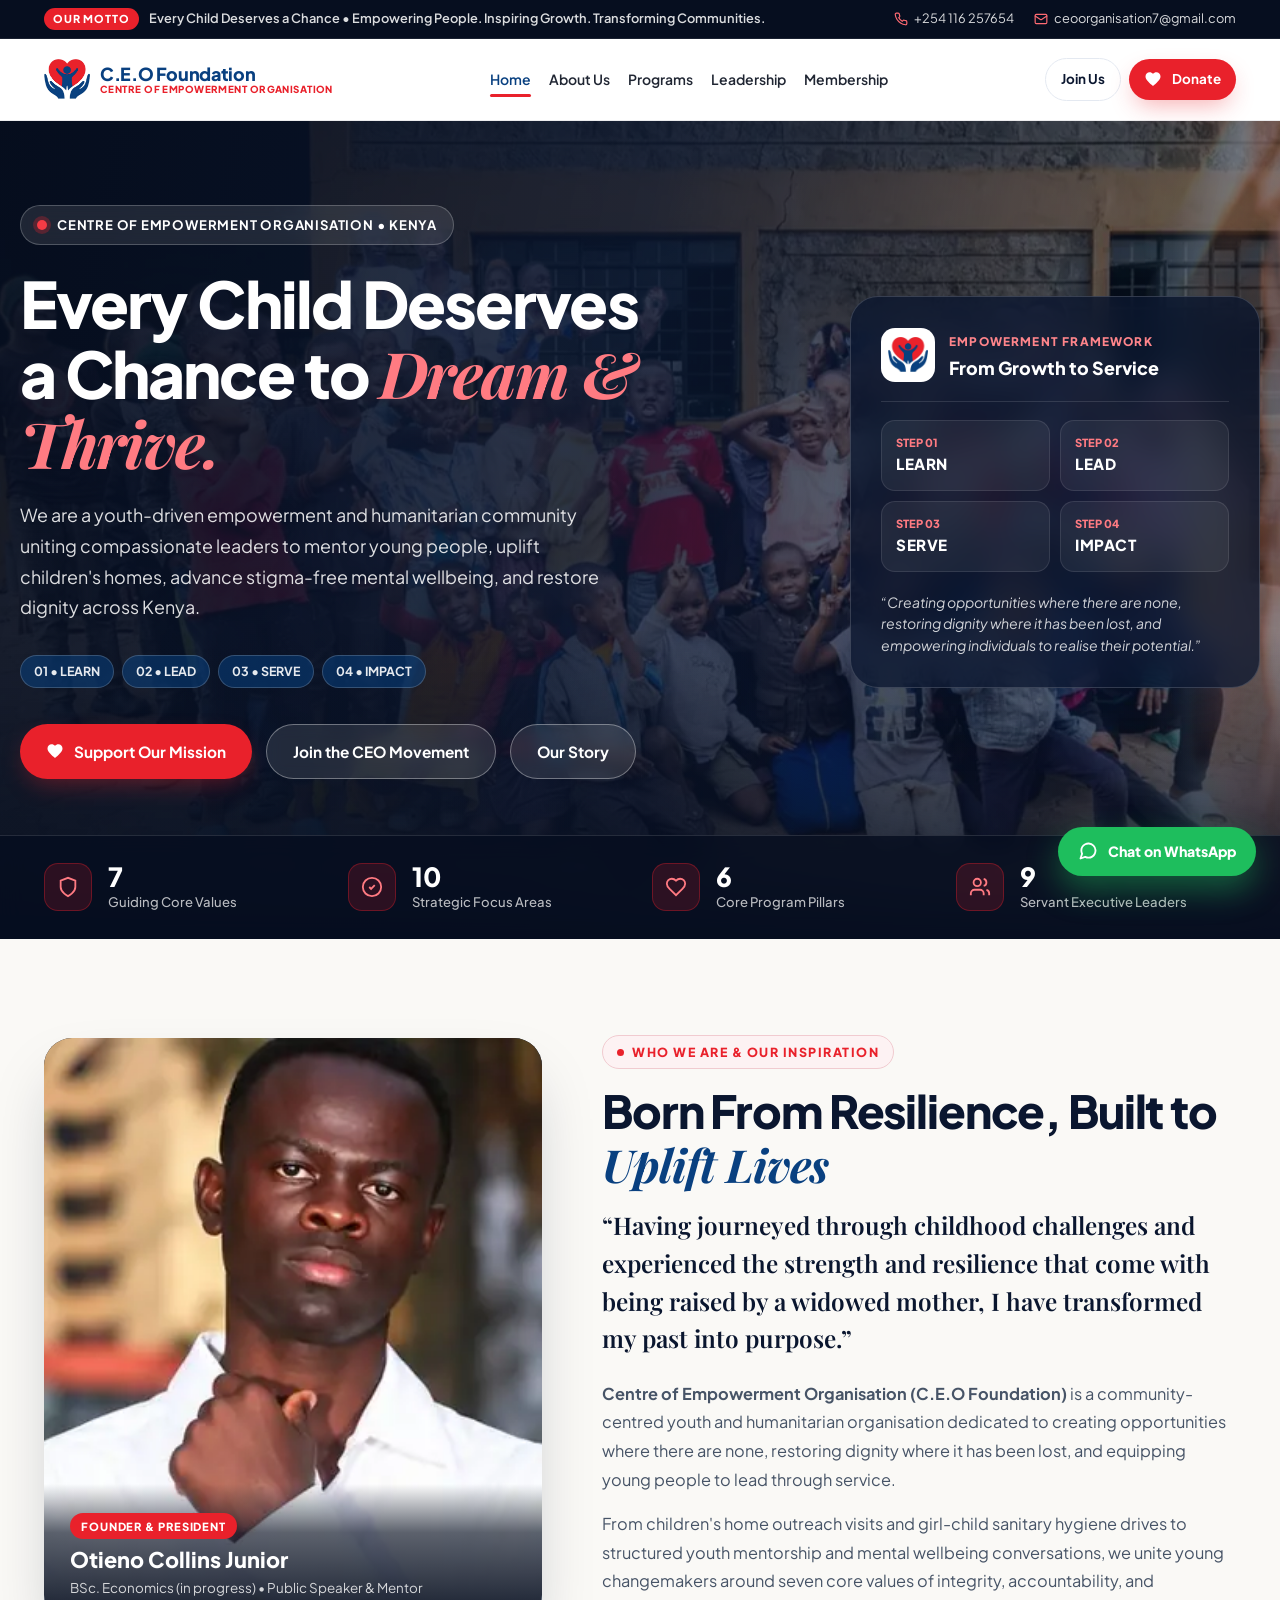
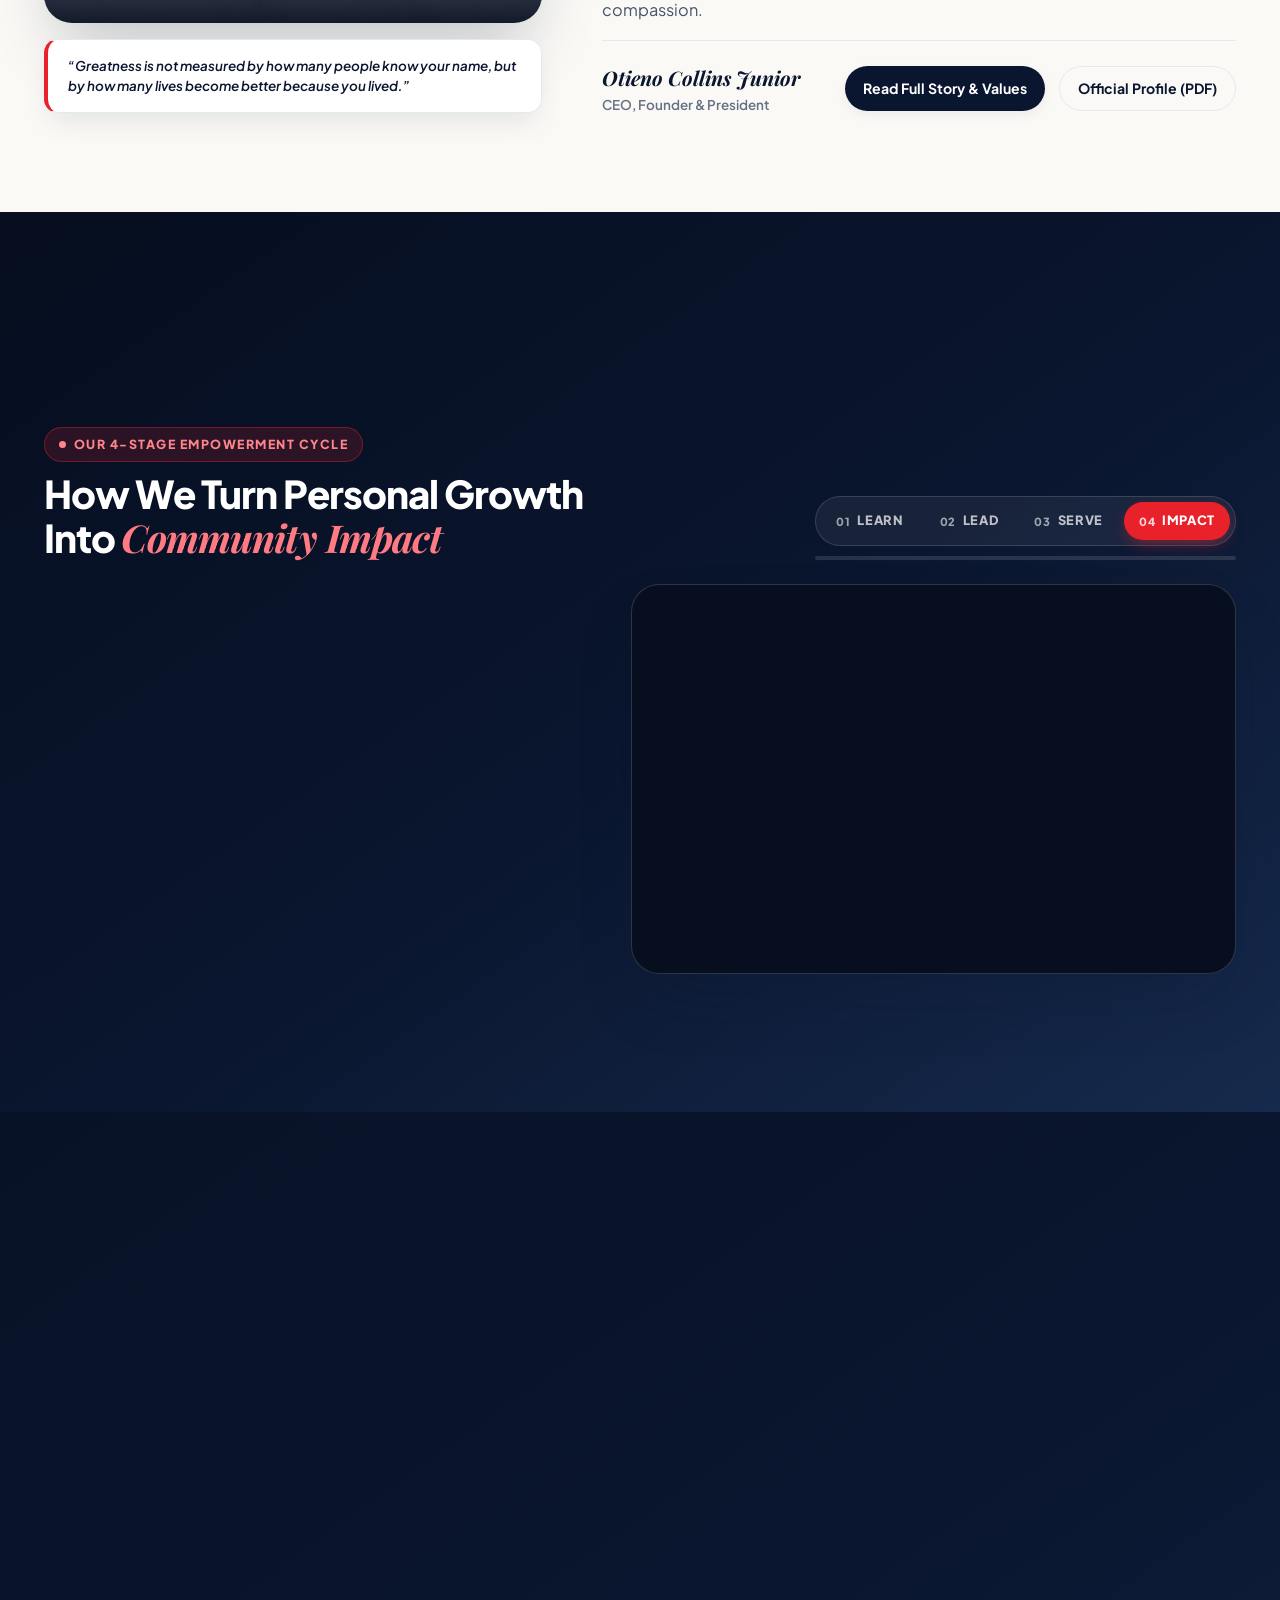
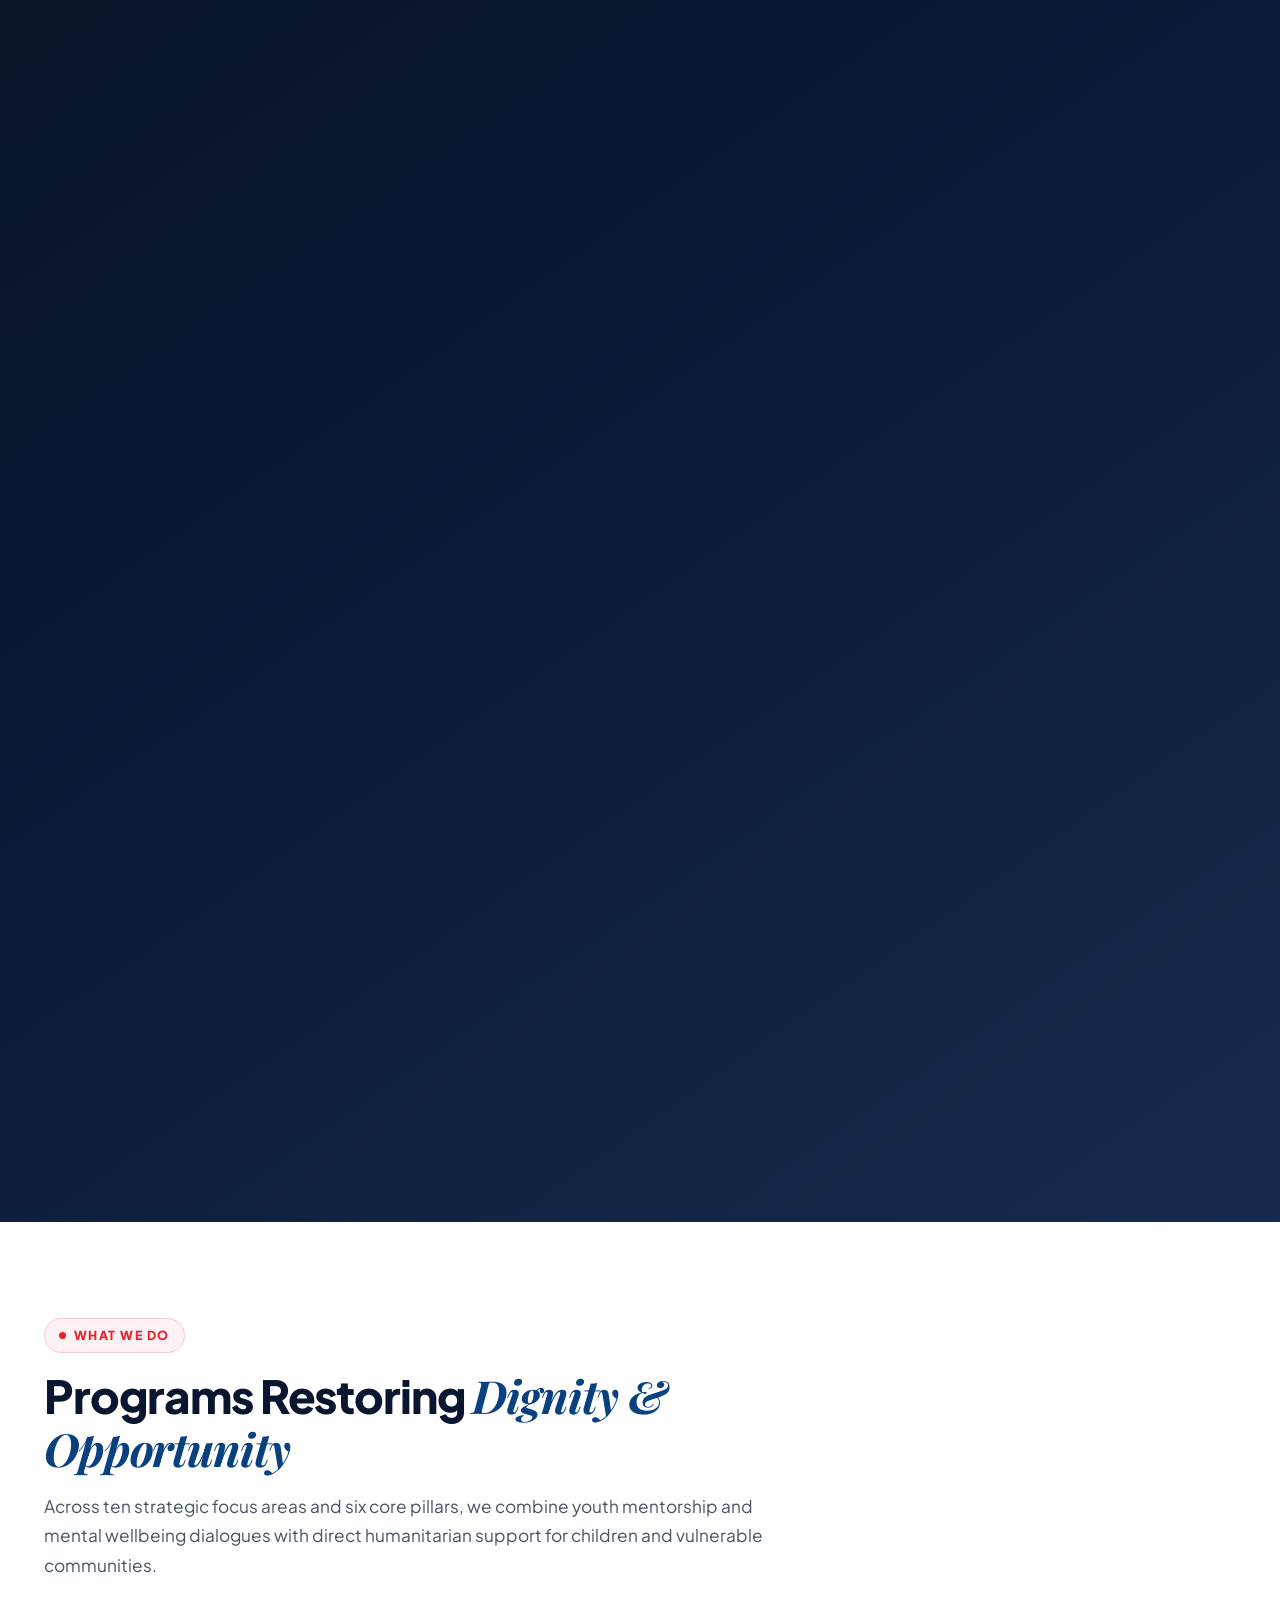
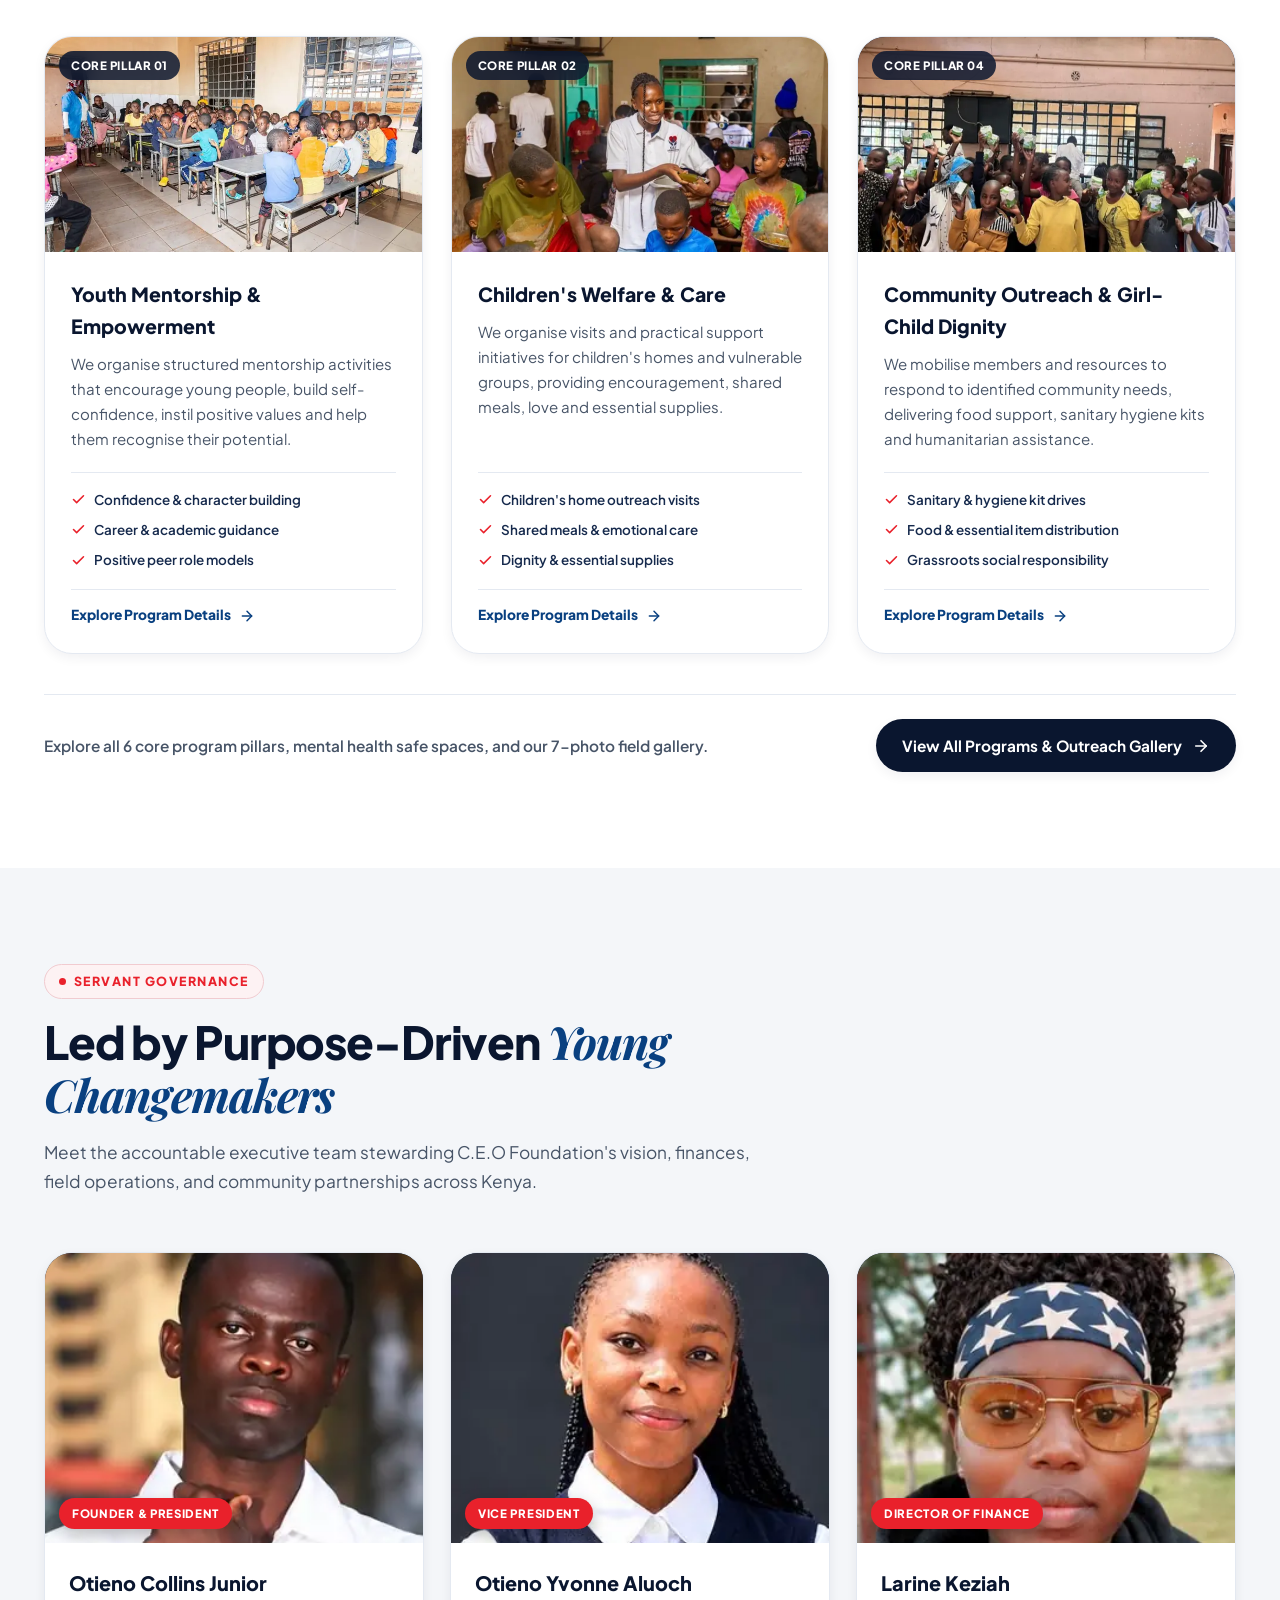
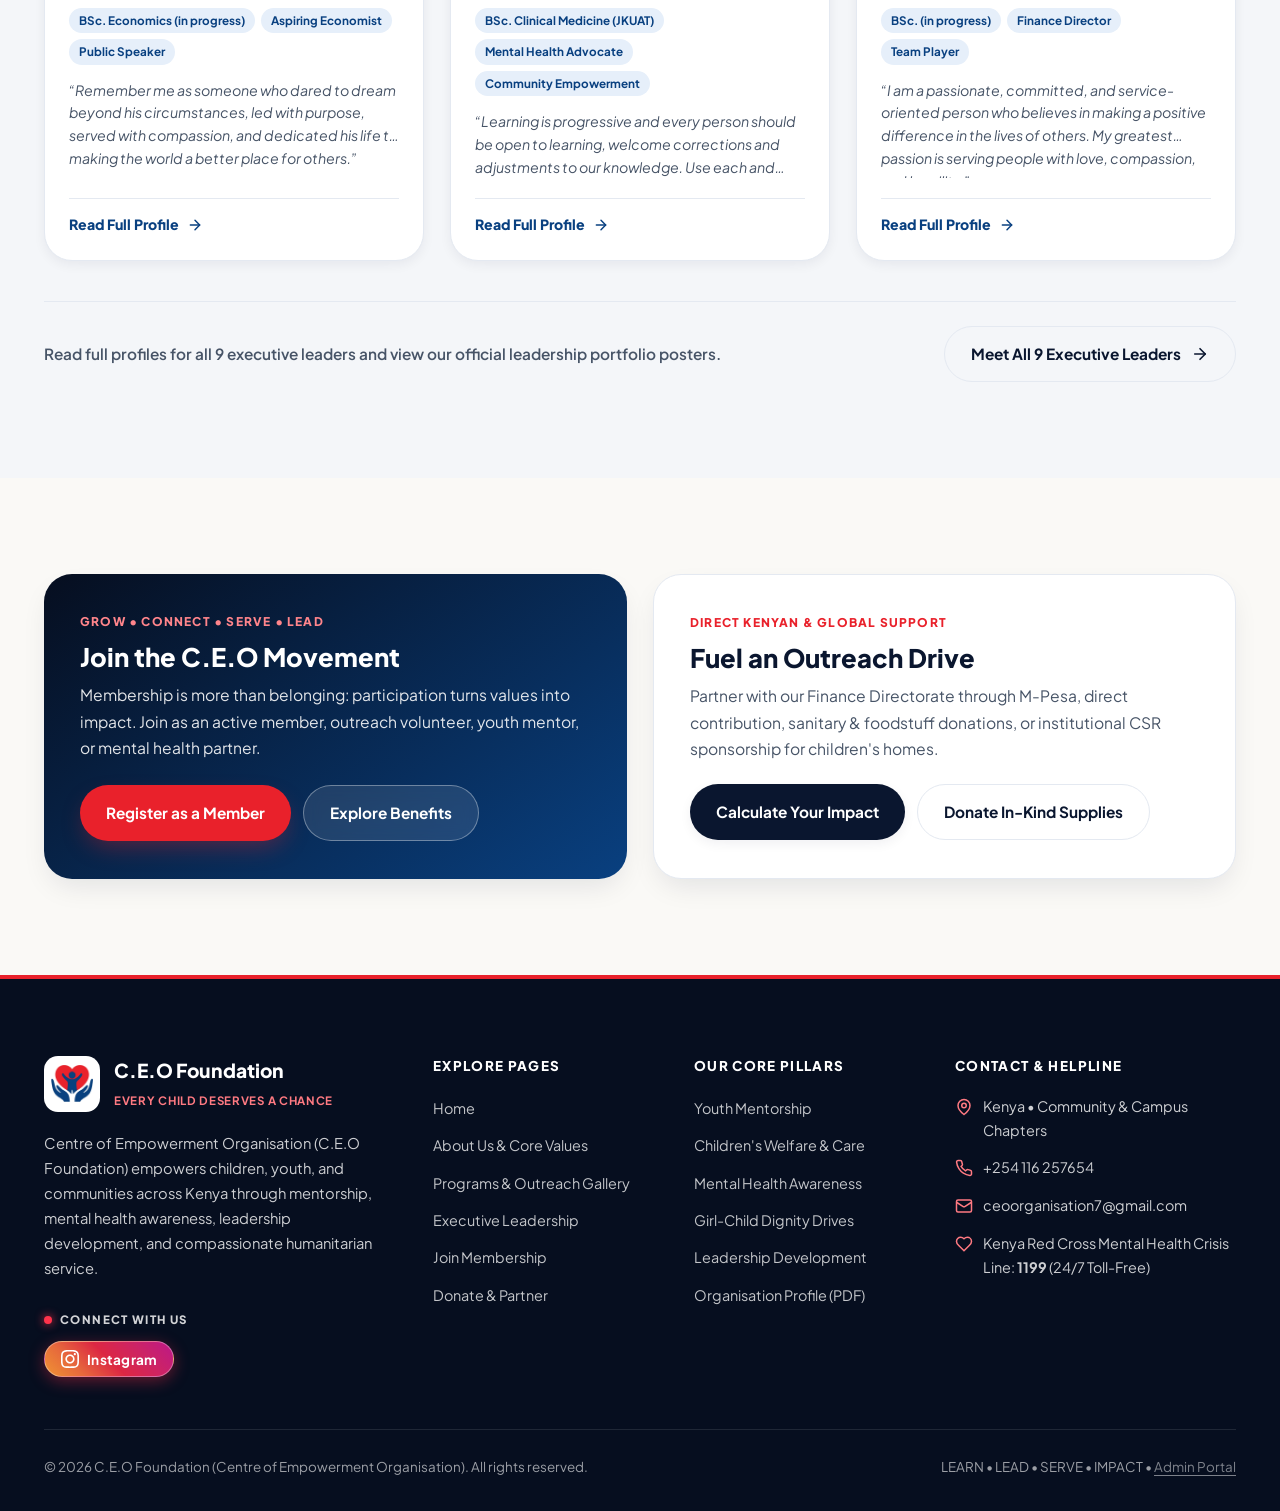
==== commit 22238198: "Fix cross-device social sync, make footer icons vibrant & popping, restore webp paths" ====
--- a/index.html
+++ b/index.html
@@ -10,7 +10,7 @@
   <link rel="preconnect" href="https://fonts.gstatic.com" crossorigin />
   <link href="https://fonts.googleapis.com/css2?family=Playfair+Display:ital,wght@0,600;0,700;1,600;1,700&family=Plus+Jakarta+Sans:wght@400;500;600;700;800&display=swap" rel="stylesheet" />
   <link rel="stylesheet" href="scrollcraft.css" />
-  <link rel="stylesheet" href="css/styles.css" />
+  <link rel="stylesheet" href="css/styles.css?v=1.2" />
 </head>
 <body>
   <a href="#main-content" class="skip-link">Skip to main content</a>
@@ -599,8 +599,8 @@
 
   <div class="toast" id="toast" role="status" aria-live="polite"></div>
 
-  <script src="js/data.js"></script>
+  <script src="js/data.js?v=1.2"></script>
   <script src="scrollcraft.js"></script>
-  <script src="js/app.js"></script>
+  <script src="js/app.js?v=1.2"></script>
 </body>
 </html>
--- a/css/styles.css
+++ b/css/styles.css
@@ -4056,35 +4056,144 @@
 }
 
 
-/* Footer social media icons */
+/* ==========================================================================
+   Footer Social Media - High-Contrast, Vibrant & Eye-Catching
+   ========================================================================== */
 .footer__social {
   display: none;
+  margin-top: 24px;
+}
+
+.footer__social-header {
+  display: inline-flex;
+  align-items: center;
+  gap: 8px;
+  margin-bottom: 12px;
+}
+
+.footer__social-pulse {
+  width: 8px;
+  height: 8px;
+  border-radius: 50%;
+  background: #ff334b;
+  box-shadow: 0 0 10px #ff334b;
+  display: inline-block;
+  animation: footer-pulse-glow 2s infinite ease-in-out;
+}
+
+@keyframes footer-pulse-glow {
+  0%, 100% { transform: scale(1); opacity: 1; }
+  50% { transform: scale(1.4); opacity: 0.65; }
+}
+
+.footer__social-tag {
+  font-size: 0.72rem;
+  font-weight: 800;
+  letter-spacing: 0.12em;
+  text-transform: uppercase;
+  color: rgba(255, 255, 255, 0.82);
+}
+
+.footer__social-pill-group {
+  display: flex;
   flex-wrap: wrap;
   gap: 10px;
-  margin-top: 20px;
-}
-
-.footer__social-link {
-  width: 40px;
-  height: 40px;
-  border-radius: 50%;
+  align-items: center;
+}
+
+.footer__social-btn {
   display: inline-flex;
   align-items: center;
+  gap: 8px;
+  padding: 8px 16px;
+  border-radius: 9999px;
+  font-size: 0.85rem;
+  font-weight: 700;
+  text-decoration: none;
+  color: #ffffff !important;
+  border: 1px solid rgba(255, 255, 255, 0.2);
+  box-shadow: 0 4px 14px rgba(0, 0, 0, 0.3);
+  transition: transform 0.22s ease, box-shadow 0.22s ease, filter 0.22s ease;
+}
+
+.footer__social-btn:hover,
+.footer__social-btn:focus-visible {
+  transform: translateY(-2px) scale(1.04);
+  filter: brightness(1.12);
+  text-decoration: none;
+  color: #ffffff !important;
+}
+
+.footer__social-icon {
+  display: inline-flex;
+  align-items: center;
   justify-content: center;
-  background: rgba(255, 255, 255, 0.08);
-  border: 1px solid rgba(255, 255, 255, 0.16);
-  color: #ffffff;
-  transition: background 0.2s ease, transform 0.2s ease, border-color 0.2s ease;
-}
-
-.footer__social-link:hover,
-.footer__social-link:focus-visible {
-  background: var(--red-600);
-  border-color: var(--red-600);
-  transform: translateY(-2px);
-}
-
-.footer__social-link svg {
   width: 18px;
   height: 18px;
 }
+
+.footer__social-icon svg {
+  width: 18px;
+  height: 18px;
+  display: block;
+}
+
+.footer__social-name {
+  line-height: 1;
+  letter-spacing: 0.02em;
+}
+
+/* Platform Distinctive Branded Colorways */
+.footer__social-btn--instagram {
+  background: linear-gradient(45deg, #f09433 0%, #e6683c 25%, #dc2743 50%, #cc2366 75%, #bc1888 100%);
+  border-color: rgba(255, 255, 255, 0.35);
+  box-shadow: 0 4px 16px rgba(220, 39, 67, 0.45);
+}
+.footer__social-btn--instagram:hover {
+  box-shadow: 0 8px 24px rgba(220, 39, 67, 0.7);
+}
+
+.footer__social-btn--facebook {
+  background: #1877f2;
+  border-color: rgba(255, 255, 255, 0.35);
+  box-shadow: 0 4px 16px rgba(24, 119, 242, 0.45);
+}
+.footer__social-btn--facebook:hover {
+  box-shadow: 0 8px 24px rgba(24, 119, 242, 0.7);
+}
+
+.footer__social-btn--tiktok {
+  background: #000000;
+  border-color: rgba(0, 242, 254, 0.5);
+  box-shadow: 0 4px 16px rgba(0, 242, 254, 0.35);
+}
+.footer__social-btn--tiktok:hover {
+  box-shadow: 0 8px 24px rgba(254, 44, 85, 0.6);
+}
+
+.footer__social-btn--x {
+  background: #111111;
+  border-color: rgba(255, 255, 255, 0.35);
+  box-shadow: 0 4px 16px rgba(0, 0, 0, 0.45);
+}
+.footer__social-btn--x:hover {
+  box-shadow: 0 8px 24px rgba(255, 255, 255, 0.3);
+}
+
+.footer__social-btn--linkedin {
+  background: #0a66c2;
+  border-color: rgba(255, 255, 255, 0.35);
+  box-shadow: 0 4px 16px rgba(10, 102, 194, 0.45);
+}
+.footer__social-btn--linkedin:hover {
+  box-shadow: 0 8px 24px rgba(10, 102, 194, 0.7);
+}
+
+.footer__social-btn--youtube {
+  background: #ff0000;
+  border-color: rgba(255, 255, 255, 0.35);
+  box-shadow: 0 4px 16px rgba(255, 0, 0, 0.45);
+}
+.footer__social-btn--youtube:hover {
+  box-shadow: 0 8px 24px rgba(255, 0, 0, 0.7);
+}
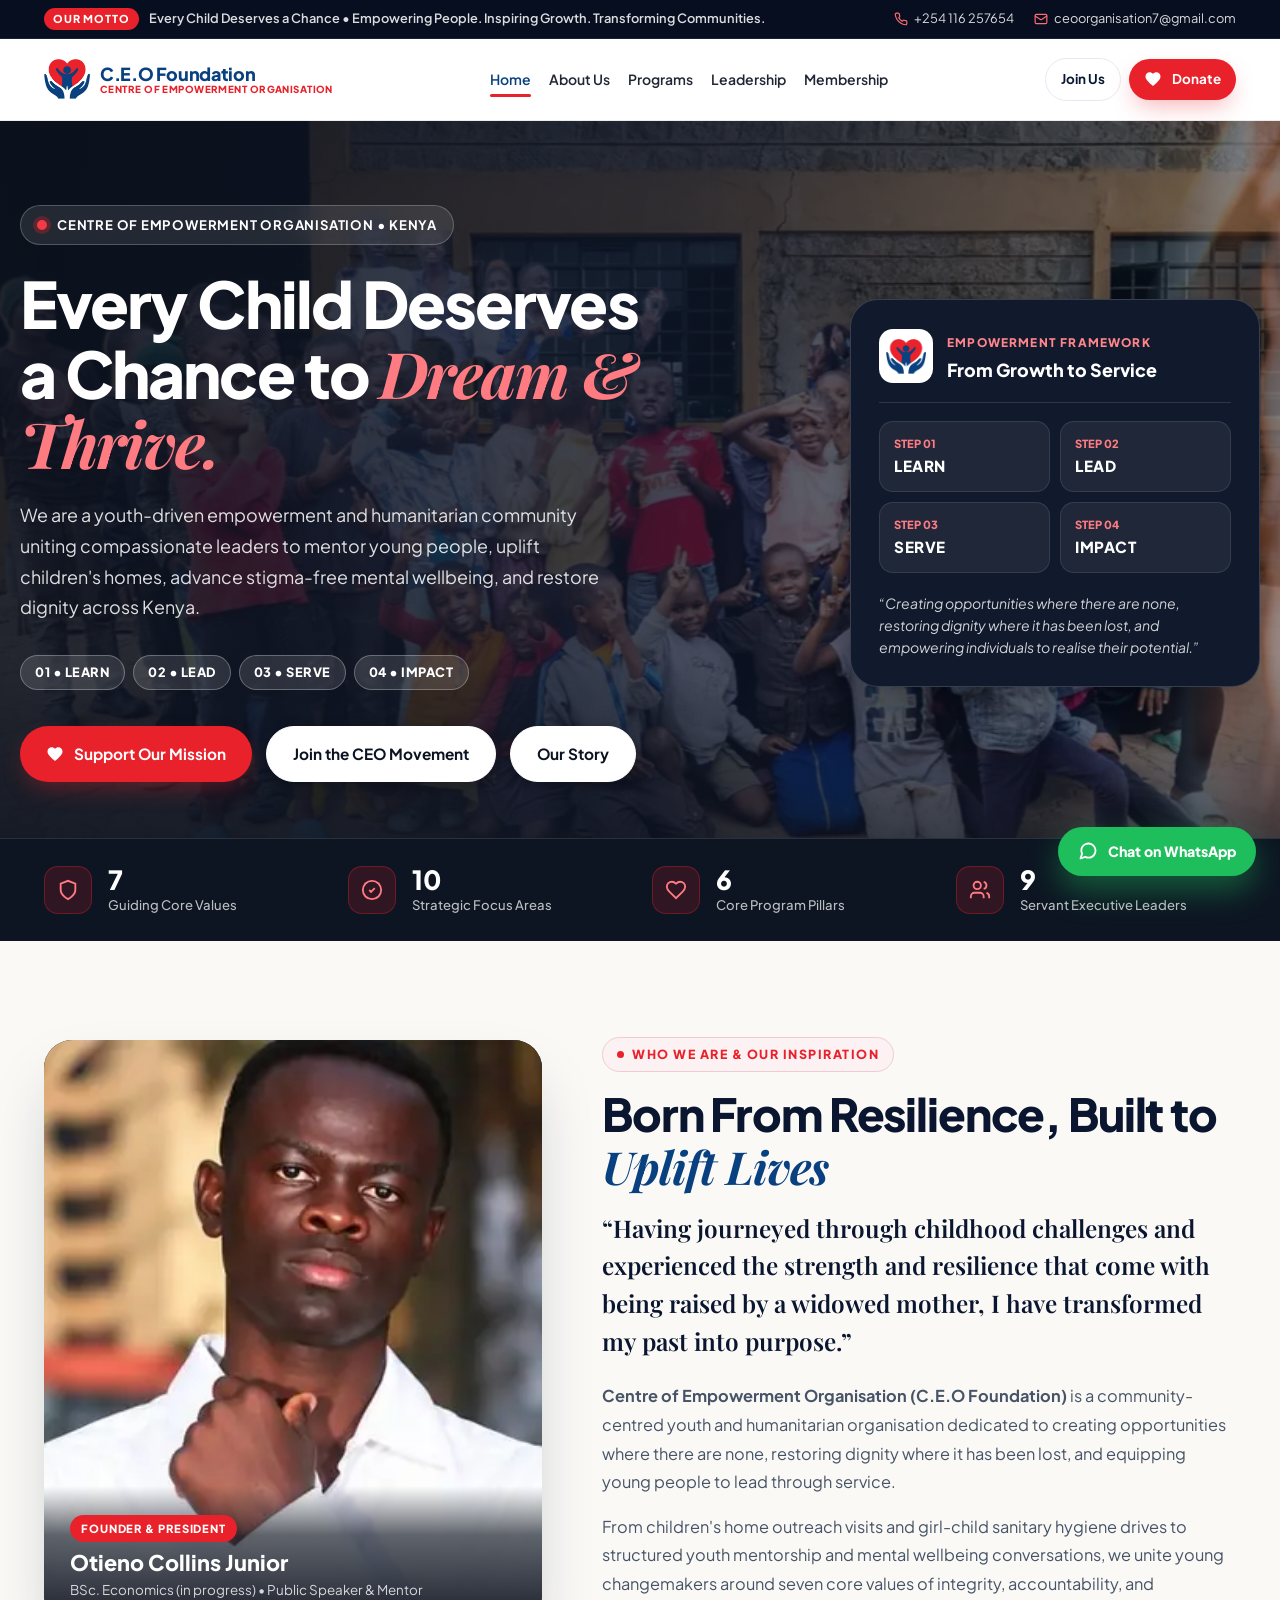
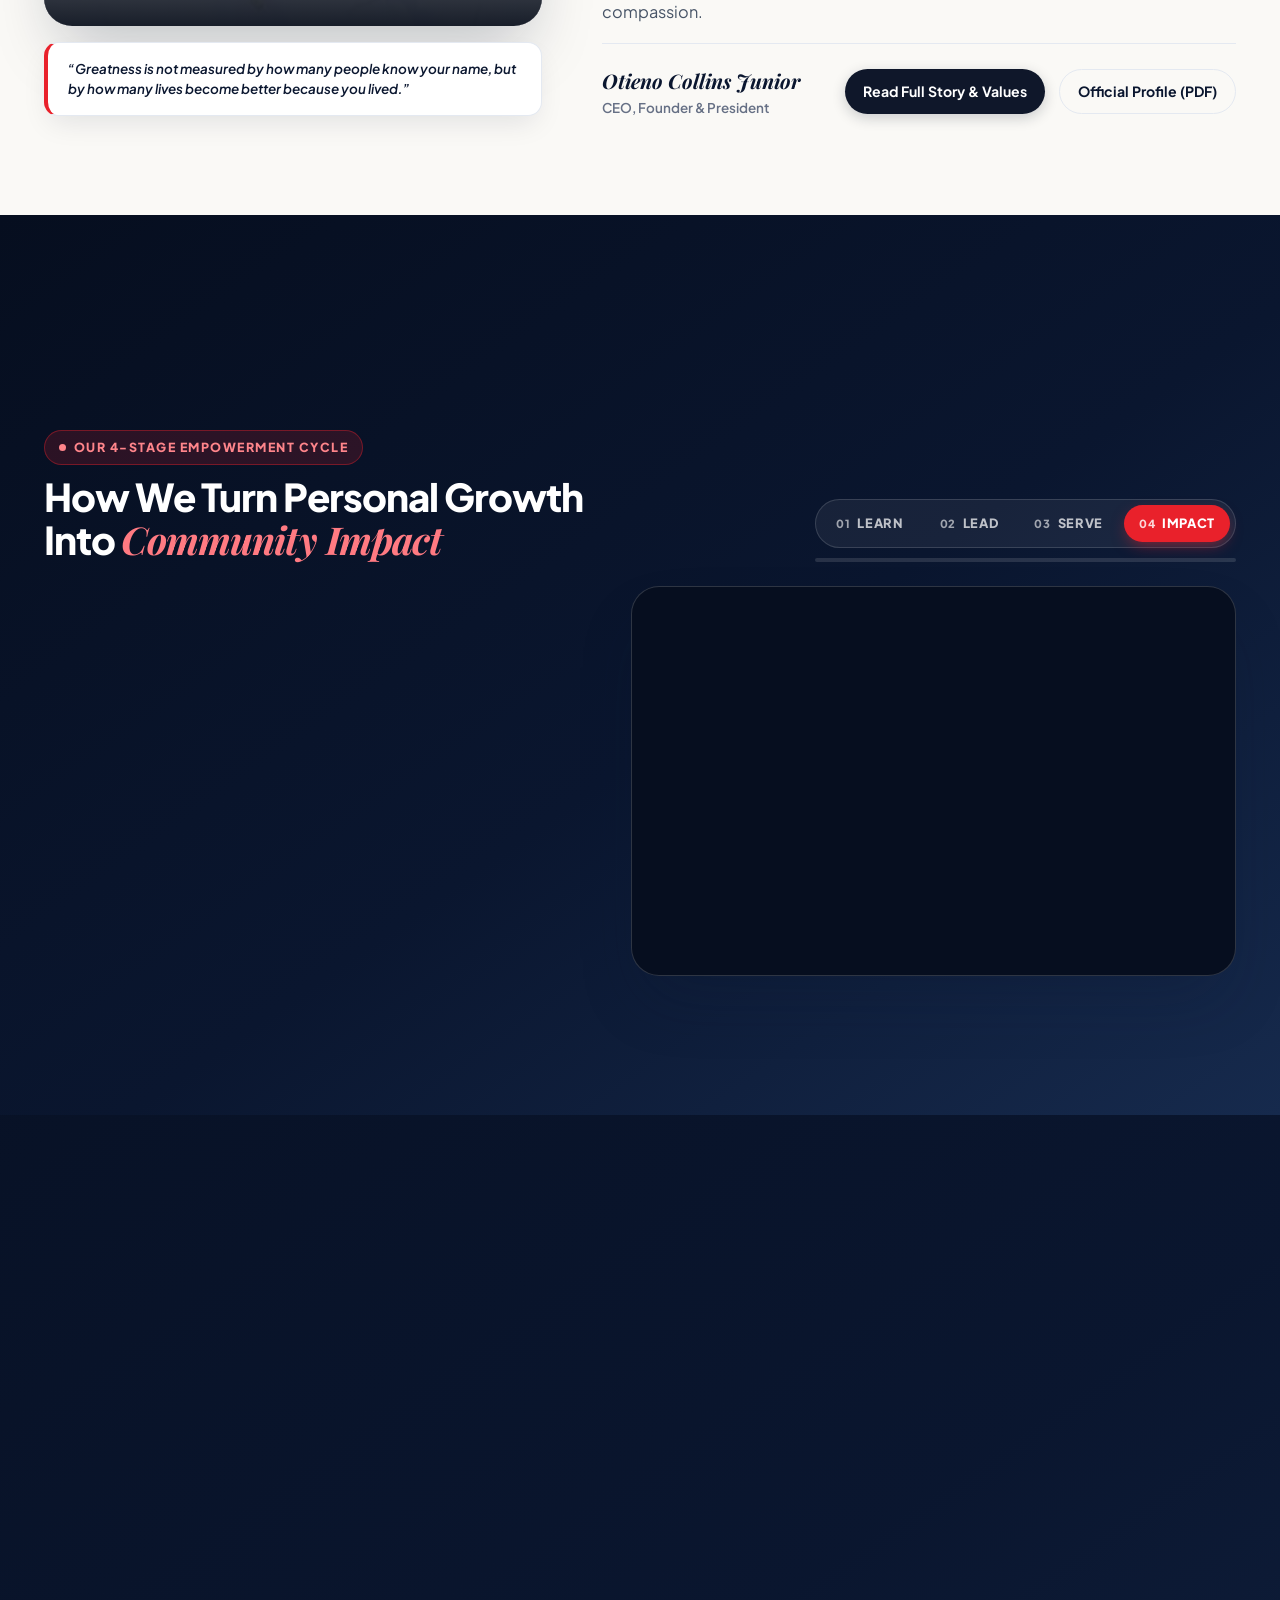
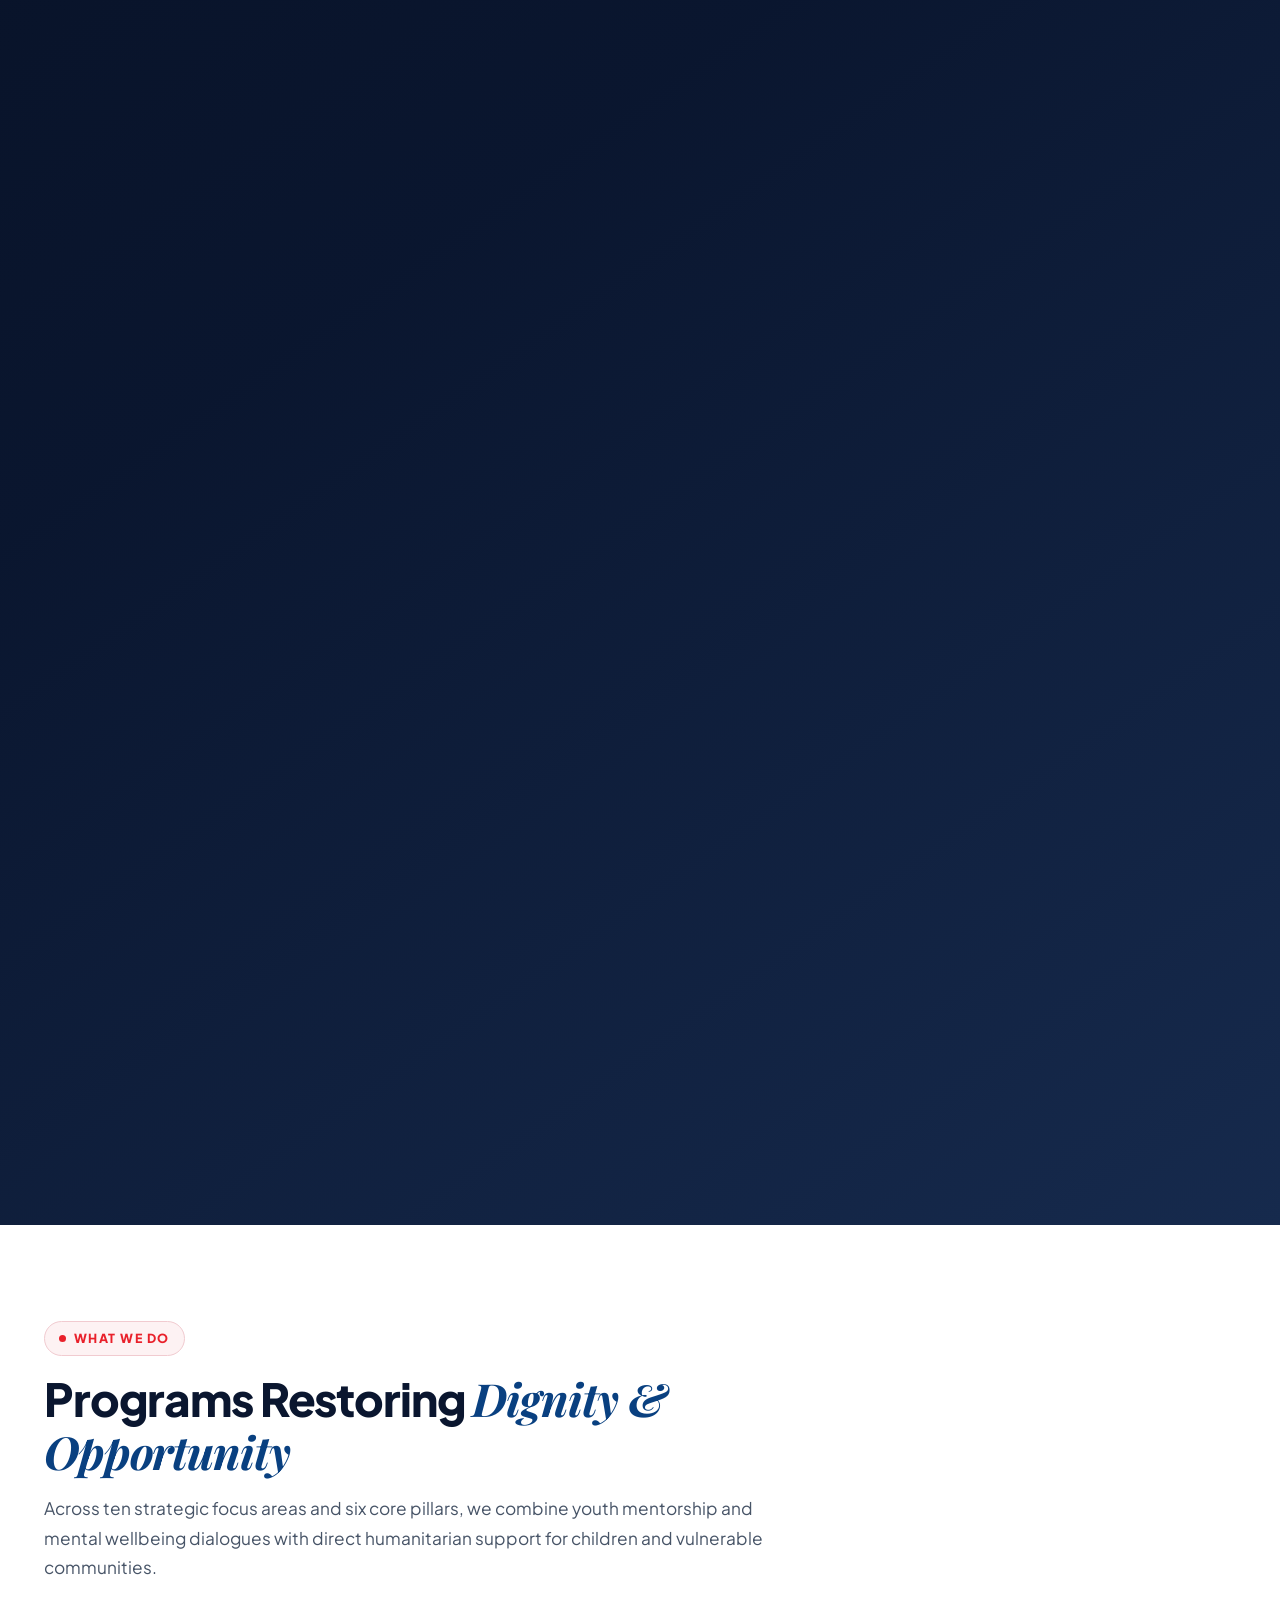
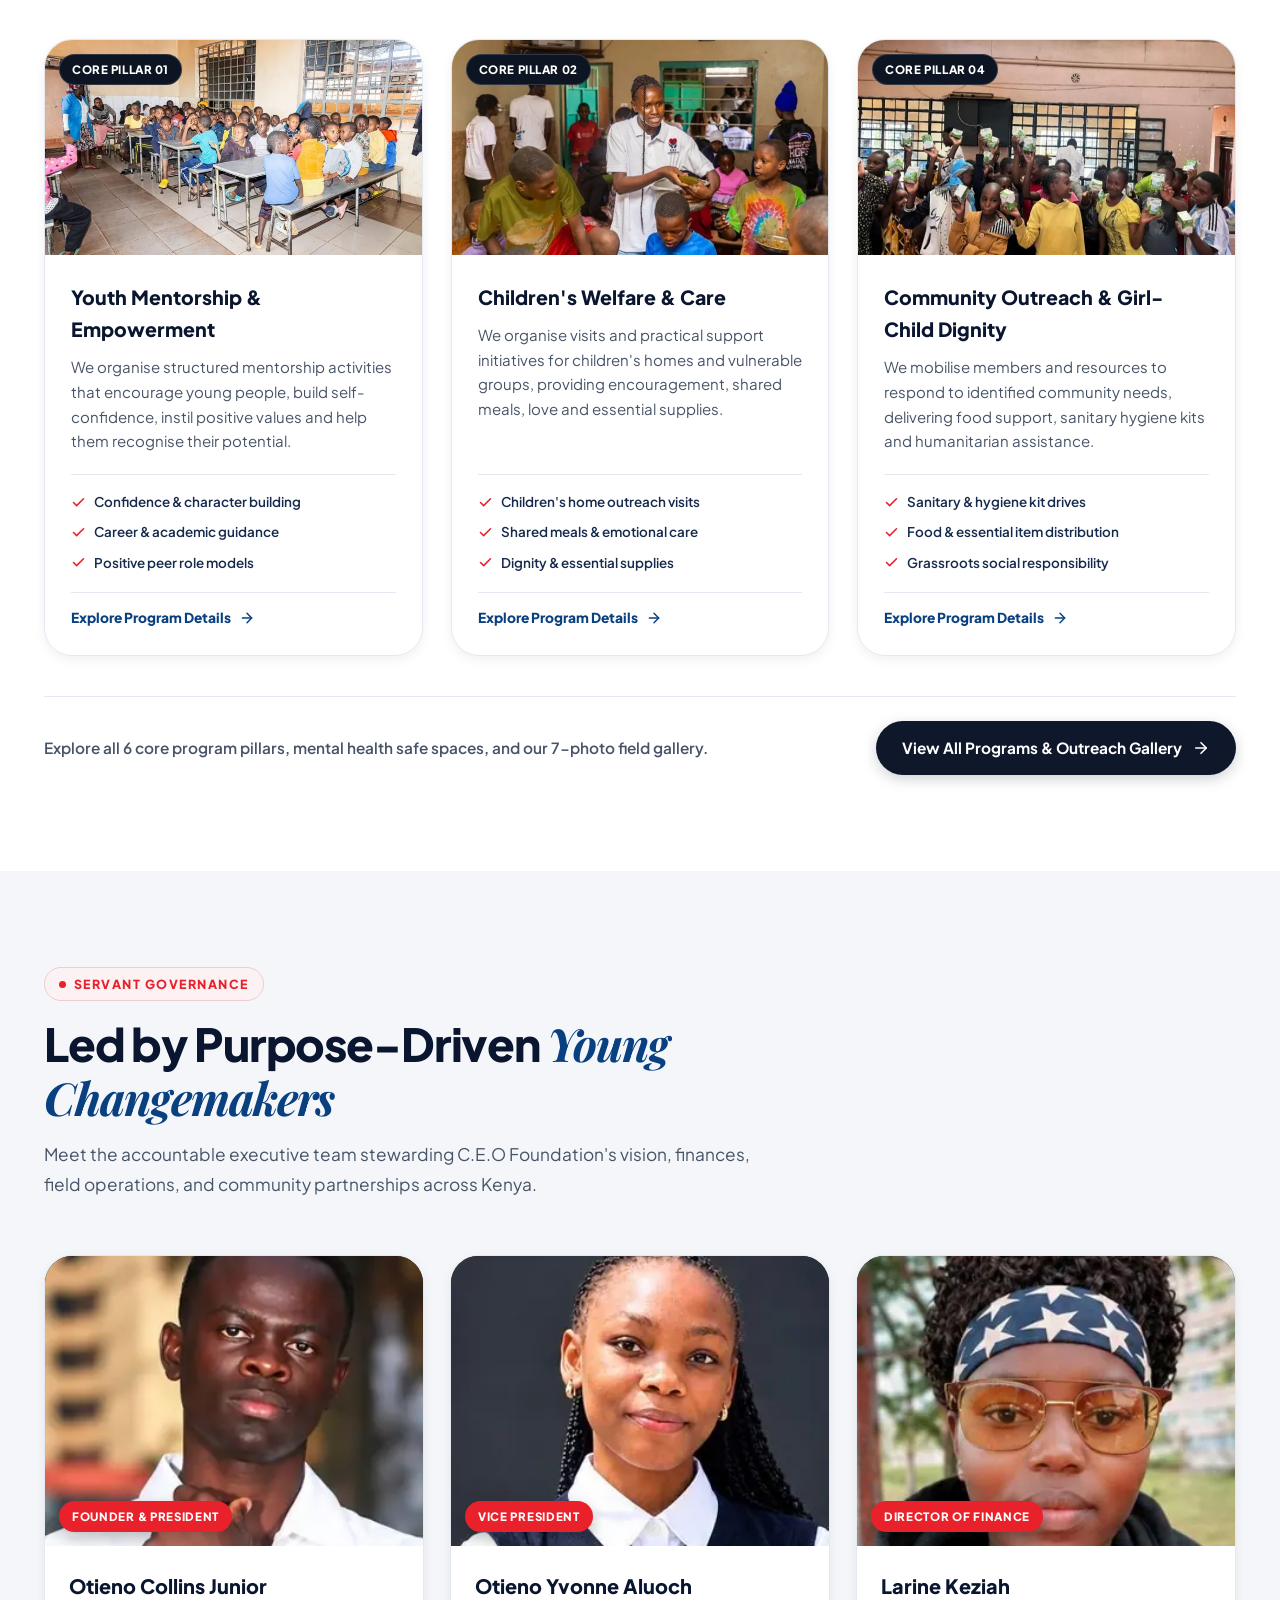
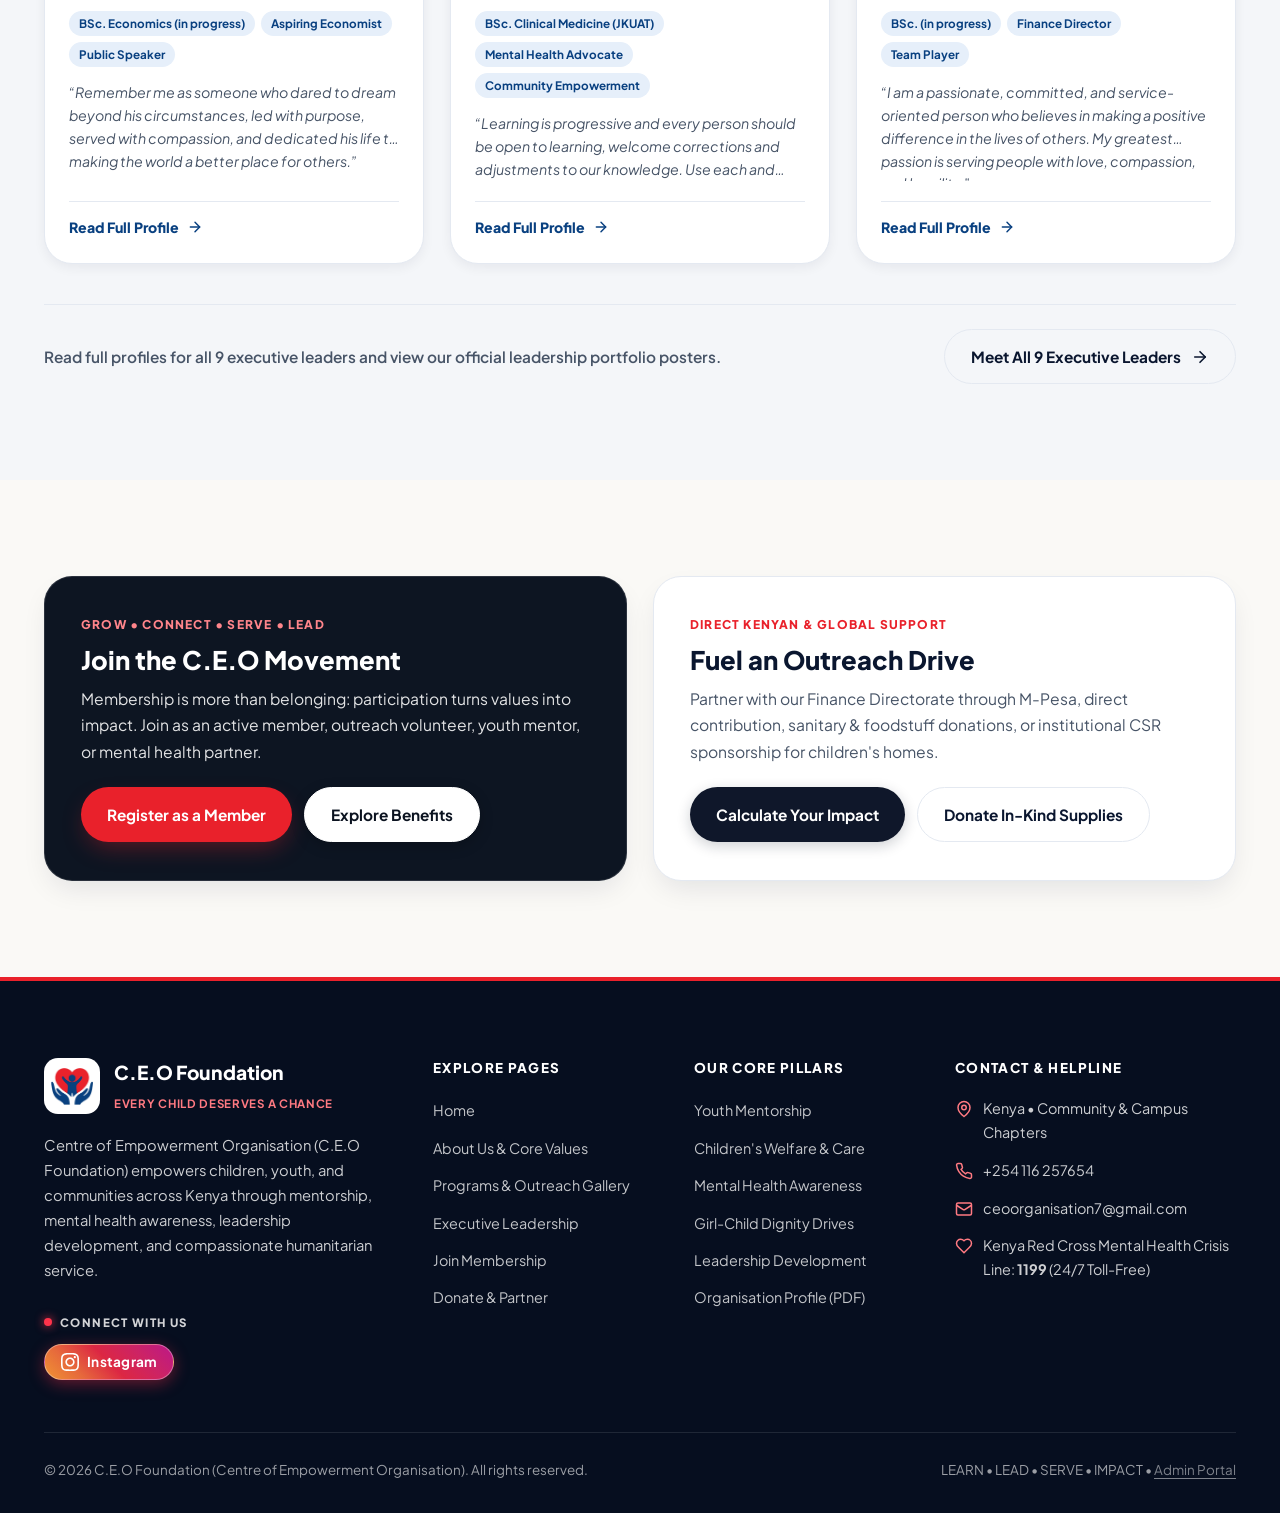
==== commit d569b77e: "Eliminate AI slop, ambient blue fog, and optimize mobile cards, buttons and admin lock" ====
--- a/index.html
+++ b/index.html
@@ -10,7 +10,7 @@
   <link rel="preconnect" href="https://fonts.gstatic.com" crossorigin />
   <link href="https://fonts.googleapis.com/css2?family=Playfair+Display:ital,wght@0,600;0,700;1,600;1,700&family=Plus+Jakarta+Sans:wght@400;500;600;700;800&display=swap" rel="stylesheet" />
   <link rel="stylesheet" href="scrollcraft.css" />
-  <link rel="stylesheet" href="css/styles.css?v=1.2" />
+  <link rel="stylesheet" href="css/styles.css?v=1.3" />
 </head>
 <body>
   <a href="#main-content" class="skip-link">Skip to main content</a>
@@ -379,7 +379,7 @@
                   <h3 class="sc-approach-card__stage">IMPACT</h3>
                   <p class="sc-approach-card__sub">Transformed Communities</p>
                   <p class="sc-approach-card__desc">
-                    Consistent learning, character-led leadership, and practical service catalyse lasting social change: restoring dignity, keeping girls in school, and raising a generation of changemakers.
+                    Structured mentorship, honest leadership, and hands-on service create measurable community impact: keeping girls in school through dignity drives, feeding vulnerable children, and training young Kenyans to lead.
                   </p>
                 </div>
                 <div class="sc-approach-card__bottom">
@@ -599,8 +599,8 @@
 
   <div class="toast" id="toast" role="status" aria-live="polite"></div>
 
-  <script src="js/data.js?v=1.2"></script>
+  <script src="js/data.js?v=1.3"></script>
   <script src="scrollcraft.js"></script>
-  <script src="js/app.js?v=1.2"></script>
+  <script src="js/app.js?v=1.3"></script>
 </body>
 </html>
--- a/css/styles.css
+++ b/css/styles.css
@@ -289,29 +289,32 @@
 }
 
 .btn--navy {
-  background: var(--navy-900);
-  color: #ffffff;
-  box-shadow: var(--shadow-sm);
+  background: #0f172a;
+  color: #ffffff;
+  box-shadow: 0 4px 14px rgba(15, 23, 42, 0.2);
 }
 
 .btn--navy:hover {
-  background: var(--royal-700);
+  background: var(--red-600);
+  color: #ffffff;
   transform: translateY(-2px);
-  box-shadow: var(--shadow-md);
+  box-shadow: 0 8px 24px rgba(233, 33, 43, 0.4);
 }
 
 .btn--outline-white {
-  background: rgba(255, 255, 255, 0.1);
-  color: #ffffff;
-  border: 1.5px solid rgba(255, 255, 255, 0.35);
-  backdrop-filter: blur(8px);
+  background: #ffffff;
+  color: #0b1320;
+  border: 1.5px solid #ffffff;
+  box-shadow: 0 4px 14px rgba(0, 0, 0, 0.22);
+  font-weight: 700;
 }
 
 .btn--outline-white:hover {
-  background: #ffffff;
-  color: var(--navy-900);
-  border-color: #ffffff;
+  background: #f1f5f9;
+  color: var(--red-600);
+  border-color: #f1f5f9;
   transform: translateY(-2px);
+  box-shadow: 0 8px 22px rgba(0, 0, 0, 0.28);
 }
 
 .btn--outline {
@@ -553,8 +556,7 @@
 .mobile-drawer__backdrop {
   position: absolute;
   inset: 0;
-  background: rgba(6, 14, 31, 0.6);
-  backdrop-filter: blur(4px);
+  background: rgba(10, 16, 26, 0.75);
   opacity: 0;
   transition: opacity 0.3s ease;
 }
@@ -656,17 +658,17 @@
   inset: 0;
   background: linear-gradient(
     102deg,
-    rgba(6, 14, 31, 0.94) 0%,
-    rgba(10, 22, 47, 0.86) 46%,
-    rgba(10, 22, 47, 0.54) 78%,
-    rgba(10, 22, 47, 0.42) 100%
+    rgba(12, 18, 30, 0.92) 0%,
+    rgba(15, 23, 42, 0.80) 48%,
+    rgba(15, 23, 42, 0.50) 80%,
+    rgba(15, 23, 42, 0.35) 100%
   );
 }
 
 .hero__overlay-bottom {
   position: absolute;
   inset: 0;
-  background: linear-gradient(to top, rgba(6, 14, 31, 0.95) 0%, transparent 38%);
+  background: linear-gradient(to top, rgba(12, 18, 30, 0.94) 0%, transparent 35%);
 }
 
 .hero__content {
@@ -738,12 +740,13 @@
 }
 
 .hero__pill {
-  font-size: 0.78rem;
-  font-weight: 700;
-  color: rgba(255, 255, 255, 0.9);
-  background: rgba(9, 64, 128, 0.55);
-  border: 1px solid rgba(255, 255, 255, 0.18);
-  padding: 5px 13px;
+  font-size: 0.8rem;
+  font-weight: 800;
+  letter-spacing: 0.04em;
+  color: #ffffff;
+  background: rgba(255, 255, 255, 0.12);
+  border: 1px solid rgba(255, 255, 255, 0.28);
+  padding: 6px 14px;
   border-radius: var(--radius-full);
 }
 
@@ -755,13 +758,11 @@
 
 /* Floating Hero Spotlight Card */
 .hero__card {
-  background: rgba(10, 22, 47, 0.76);
+  background: #111a2c;
   border: 1px solid rgba(255, 255, 255, 0.16);
-  backdrop-filter: blur(16px);
-  -webkit-backdrop-filter: blur(16px);
   border-radius: var(--radius-xl);
-  padding: 30px;
-  box-shadow: var(--shadow-xl);
+  padding: 28px;
+  box-shadow: 0 20px 48px -10px rgba(0, 0, 0, 0.5);
   max-width: 410px;
   justify-self: end;
 }
@@ -837,8 +838,7 @@
   position: relative;
   z-index: 2;
   border-top: 1px solid rgba(255, 255, 255, 0.12);
-  background: rgba(6, 14, 31, 0.78);
-  backdrop-filter: blur(12px);
+  background: #0d1522;
   padding: 26px 0;
 }
 
@@ -903,7 +903,7 @@
   position: relative;
   border-radius: var(--radius-xl);
   overflow: hidden;
-  background: linear-gradient(160deg, var(--navy-900), var(--royal-700));
+  background: #0d1522;
   box-shadow: var(--shadow-xl);
   aspect-ratio: 4 / 4.7;
 }
@@ -919,7 +919,7 @@
   position: absolute;
   inset: auto 0 0 0;
   padding: 28px 26px 24px;
-  background: linear-gradient(to top, rgba(6, 14, 31, 0.95) 0%, rgba(6, 14, 31, 0.65) 65%, transparent 100%);
+  background: linear-gradient(to top, rgba(12, 18, 30, 0.95) 0%, rgba(12, 18, 30, 0.65) 65%, transparent 100%);
   color: #ffffff;
 }
 
@@ -1079,13 +1079,13 @@
   position: absolute;
   bottom: 14px;
   left: 14px;
-  background: rgba(10, 22, 47, 0.85);
+  background: #0d1522;
   color: #ffffff;
   font-size: 0.78rem;
   font-weight: 700;
   padding: 6px 14px;
   border-radius: var(--radius-full);
-  backdrop-filter: blur(8px);
+  border: 1px solid rgba(255, 255, 255, 0.15);
 }
 
 .vm-stack {
@@ -1457,7 +1457,7 @@
   position: absolute;
   top: 14px;
   left: 14px;
-  background: rgba(10, 22, 47, 0.84);
+  background: #0d1522;
   color: #ffffff;
   font-size: 0.72rem;
   font-weight: 800;
@@ -1465,7 +1465,7 @@
   text-transform: uppercase;
   padding: 5px 12px;
   border-radius: var(--radius-full);
-  backdrop-filter: blur(8px);
+  border: 1px solid rgba(255, 255, 255, 0.15);
 }
 
 .program-card__body {
@@ -1517,7 +1517,9 @@
 /* Mental Health Safe Space Callout */
 .wellbeing-callout {
   margin-top: 48px;
-  background: linear-gradient(125deg, var(--royal-700) 0%, var(--navy-900) 100%);
+  background: #0d1522;
+  border: 1px solid rgba(255, 255, 255, 0.12);
+  border-left: 4px solid var(--red-600);
   border-radius: var(--radius-xl);
   padding: 36px 40px;
   color: #ffffff;
@@ -1629,7 +1631,7 @@
 .gallery-item__overlay {
   position: absolute;
   inset: 0;
-  background: linear-gradient(to top, rgba(6, 14, 31, 0.92) 0%, rgba(6, 14, 31, 0.35) 50%, transparent 100%);
+  background: linear-gradient(to top, rgba(12, 18, 30, 0.94) 0%, rgba(12, 18, 30, 0.35) 50%, transparent 100%);
   padding: 22px;
   display: flex;
   flex-direction: column;
@@ -1754,13 +1756,13 @@
 .leader-card:hover {
   transform: translateY(-6px);
   box-shadow: var(--shadow-lg);
-  border-color: rgba(9, 64, 128, 0.3);
+  border-color: var(--red-600);
 }
 
 .leader-card__portrait {
   position: relative;
   height: 290px;
-  background: linear-gradient(150deg, var(--navy-900) 0%, var(--royal-700) 100%);
+  background: #0d1522;
   overflow: hidden;
 }
 
@@ -1783,7 +1785,7 @@
   flex-direction: column;
   align-items: center;
   justify-content: center;
-  background: radial-gradient(circle at 30% 20%, var(--royal-600), var(--navy-900) 75%);
+  background: #111a2c;
   color: #ffffff;
   position: relative;
 }
@@ -2557,8 +2559,7 @@
 .modal__backdrop {
   position: absolute;
   inset: 0;
-  background: rgba(6, 14, 31, 0.78);
-  backdrop-filter: blur(8px);
+  background: rgba(10, 16, 26, 0.82);
 }
 
 .leader-modal__dialog {
@@ -3200,11 +3201,11 @@
 /* Unified Inner-Page Hero Header (Shared across About, Programs, Leadership, Membership, Donate) */
 .page-hero {
   position: relative;
-  background: linear-gradient(135deg, var(--navy-950) 0%, var(--navy-900) 58%, var(--royal-700) 100%);
-  color: #ffffff;
-  padding: 72px 0 68px;
+  background: #0d1522;
+  color: #ffffff;
+  padding: 68px 0 64px;
   overflow: hidden;
-  border-bottom: 1px solid rgba(255, 255, 255, 0.08);
+  border-bottom: 3px solid var(--red-600);
 }
 
 .page-hero__bg {
@@ -3228,9 +3229,9 @@
   inset: 0;
   background: linear-gradient(
     105deg,
-    rgba(6, 14, 31, 0.95) 0%,
-    rgba(10, 22, 47, 0.88) 54%,
-    rgba(9, 64, 128, 0.72) 100%
+    rgba(10, 16, 26, 0.94) 0%,
+    rgba(13, 21, 34, 0.86) 54%,
+    rgba(15, 23, 42, 0.60) 100%
   );
 }
 
@@ -3309,13 +3310,11 @@
 }
 
 .page-hero__aside {
-  background: rgba(10, 22, 47, 0.72);
-  border: 1px solid rgba(255, 255, 255, 0.16);
-  backdrop-filter: blur(12px);
-  -webkit-backdrop-filter: blur(12px);
+  background: #141f33;
+  border: 1px solid rgba(255, 255, 255, 0.14);
   border-radius: var(--radius-xl);
   padding: 26px 28px;
-  box-shadow: var(--shadow-lg);
+  box-shadow: 0 16px 36px rgba(0, 0, 0, 0.35);
 }
 
 .page-hero__aside-label {
@@ -3503,13 +3502,13 @@
 }
 
 .sc-approach-card--coral {
-  background: linear-gradient(155deg, rgba(216, 107, 114, 0.24) 0%, rgba(15, 29, 58, 0.92) 100%);
-  border-color: rgba(241, 203, 208, 0.3);
+  background: #151e2f;
+  border-color: rgba(216, 107, 114, 0.35);
 }
 
 .sc-approach-card--red {
-  background: linear-gradient(155deg, rgba(233, 33, 43, 0.26) 0%, rgba(15, 29, 58, 0.94) 100%);
-  border-color: rgba(233, 33, 43, 0.42);
+  background: #181f2f;
+  border-color: rgba(233, 33, 43, 0.45);
 }
 
 .sc-approach-card__meta {
@@ -3618,7 +3617,7 @@
   position: absolute;
   inset: auto 0 0 0;
   padding: 24px 22px 16px;
-  background: linear-gradient(to top, rgba(6, 14, 31, 0.82) 0%, rgba(6, 14, 31, 0.3) 60%, transparent 100%);
+  background: linear-gradient(to top, rgba(12, 18, 30, 0.9) 0%, rgba(12, 18, 30, 0.3) 60%, transparent 100%);
   color: #ffffff;
 }
 
@@ -3673,7 +3672,8 @@
 }
 
 .dual-cta-card--navy {
-  background: linear-gradient(145deg, var(--navy-950) 0%, var(--royal-700) 100%);
+  background: #0d1522;
+  border: 1px solid rgba(255, 255, 255, 0.12);
   color: #ffffff;
 }
 
@@ -3981,10 +3981,9 @@
   .sc-approach__caption {
     inset: 12px auto auto 12px;
     padding: 5px 12px;
-    background: rgba(6, 14, 31, 0.78);
-    backdrop-filter: blur(8px);
+    background: #0d1522;
     border-radius: var(--radius-full);
-    border: 1px solid rgba(255, 255, 255, 0.2);
+    border: 1px solid rgba(255, 255, 255, 0.25);
     box-shadow: 0 4px 12px rgba(0, 0, 0, 0.35);
   }
   .sc-approach__caption-tag {
@@ -4197,3 +4196,226 @@
 .footer__social-btn--youtube:hover {
   box-shadow: 0 8px 24px rgba(255, 0, 0, 0.7);
 }
+
+
+
+/* ==========================================================================
+   Comprehensive Mobile Perfection (Cards, Buttons, Typography, Spacing)
+   Client-Directed: Padded, Marginized, Finger-Friendly Touch Targets
+   ========================================================================== */
+@media (max-width: 768px) {
+  .container {
+    padding: 0 20px !important;
+  }
+
+  .section {
+    padding: 56px 0 !important;
+  }
+
+  /* Typography on Mobile */
+  .hero__title {
+    font-size: clamp(1.85rem, 7vw, 2.35rem) !important;
+    line-height: 1.2 !important;
+  }
+
+  .page-hero__title {
+    font-size: clamp(1.75rem, 6.2vw, 2.2rem) !important;
+    line-height: 1.22 !important;
+  }
+
+  .section-title {
+    font-size: clamp(1.48rem, 5.2vw, 1.95rem) !important;
+    line-height: 1.24 !important;
+    margin-bottom: 12px !important;
+  }
+
+  .section-subtitle,
+  .section-desc {
+    font-size: 0.96rem !important;
+    line-height: 1.62 !important;
+    margin-bottom: 26px !important;
+  }
+
+  .hero__desc,
+  .page-hero__desc {
+    font-size: 0.96rem !important;
+    line-height: 1.62 !important;
+    margin-bottom: 24px !important;
+  }
+
+  /* Mobile Button Stacking & Thumb-Friendly Ergonomics */
+  .hero__actions,
+  .page-hero__actions,
+  .dual-cta-card__actions,
+  .card-actions,
+  .modal-actions {
+    display: flex !important;
+    flex-direction: column !important;
+    width: 100% !important;
+    gap: 12px !important;
+  }
+
+  .hero__actions .btn,
+  .page-hero__actions .btn,
+  .dual-cta-card__actions .btn,
+  .card-actions .btn {
+    width: 100% !important;
+    justify-content: center !important;
+    min-height: 50px !important;
+    font-size: 0.98rem !important;
+    text-align: center !important;
+    padding: 14px 20px !important;
+  }
+
+  /* Card Marginizing & Paddingizing across All 6 Pages */
+  .leader-card {
+    padding: 24px 20px !important;
+    margin-bottom: 22px !important;
+    border-radius: 20px !important;
+    box-shadow: 0 4px 18px rgba(0, 0, 0, 0.07) !important;
+  }
+
+  .leader-card__photo-wrap {
+    margin-bottom: 18px !important;
+    border-radius: 14px !important;
+  }
+
+  .leader-card__name {
+    font-size: 1.28rem !important;
+    margin-bottom: 6px !important;
+  }
+
+  .leader-card__role {
+    font-size: 0.84rem !important;
+    margin-bottom: 14px !important;
+  }
+
+  .leader-card__bio {
+    font-size: 0.94rem !important;
+    line-height: 1.62 !important;
+    margin-bottom: 16px !important;
+  }
+
+  .leader-card .btn {
+    width: 100% !important;
+    min-height: 48px !important;
+  }
+
+  .program-card {
+    padding: 24px 20px !important;
+    margin-bottom: 24px !important;
+    border-radius: 20px !important;
+    box-shadow: 0 4px 18px rgba(0, 0, 0, 0.07) !important;
+  }
+
+  .program-card__img-wrap {
+    border-radius: 14px !important;
+    margin-bottom: 18px !important;
+  }
+
+  .program-card__title {
+    font-size: 1.25rem !important;
+    margin-bottom: 10px !important;
+  }
+
+  .program-card__desc {
+    font-size: 0.94rem !important;
+    line-height: 1.62 !important;
+    margin-bottom: 16px !important;
+  }
+
+  .value-card {
+    padding: 24px 20px !important;
+    margin-bottom: 18px !important;
+    border-radius: 20px !important;
+    box-shadow: 0 4px 16px rgba(0, 0, 0, 0.06) !important;
+  }
+
+  .value-card__icon {
+    width: 48px !important;
+    height: 48px !important;
+    margin-bottom: 16px !important;
+  }
+
+  .value-card__title {
+    font-size: 1.22rem !important;
+    margin-bottom: 10px !important;
+  }
+
+  .value-card__text {
+    font-size: 0.94rem !important;
+    line-height: 1.62 !important;
+  }
+
+  .donate-tier-card {
+    padding: 26px 20px !important;
+    margin-bottom: 20px !important;
+    border-radius: 20px !important;
+  }
+
+  .donate-tier-card .btn {
+    width: 100% !important;
+    min-height: 48px !important;
+  }
+
+  .inkind-card {
+    padding: 22px 18px !important;
+    margin-bottom: 18px !important;
+    border-radius: 18px !important;
+  }
+
+  .form-card,
+  .calculator-card,
+  .channels-card {
+    padding: 26px 20px !important;
+    margin-bottom: 24px !important;
+    border-radius: 22px !important;
+  }
+
+  .dual-cta-card {
+    padding: 30px 22px !important;
+    margin-bottom: 22px !important;
+    border-radius: 22px !important;
+  }
+
+  .dual-cta-card .btn {
+    width: 100% !important;
+    min-height: 48px !important;
+  }
+
+  /* Admin Studio Mobile Navigation & Cards */
+  .admin-tabs {
+    overflow-x: auto !important;
+    white-space: nowrap !important;
+    -webkit-overflow-scrolling: touch !important;
+    scrollbar-width: none !important;
+    padding-bottom: 8px !important;
+    gap: 8px !important;
+  }
+
+  .admin-tabs::-webkit-scrollbar {
+    display: none !important;
+  }
+
+  .admin-tab {
+    flex-shrink: 0 !important;
+    padding: 10px 16px !important;
+    font-size: 0.88rem !important;
+  }
+
+  .admin-item-card {
+    padding: 20px 16px !important;
+    margin-bottom: 18px !important;
+    border-radius: 18px !important;
+  }
+
+  .admin-form-grid {
+    grid-template-columns: 1fr !important;
+  }
+
+  .admin-input,
+  .admin-select {
+    min-height: 48px !important;
+    font-size: 1rem !important;
+  }
+}
